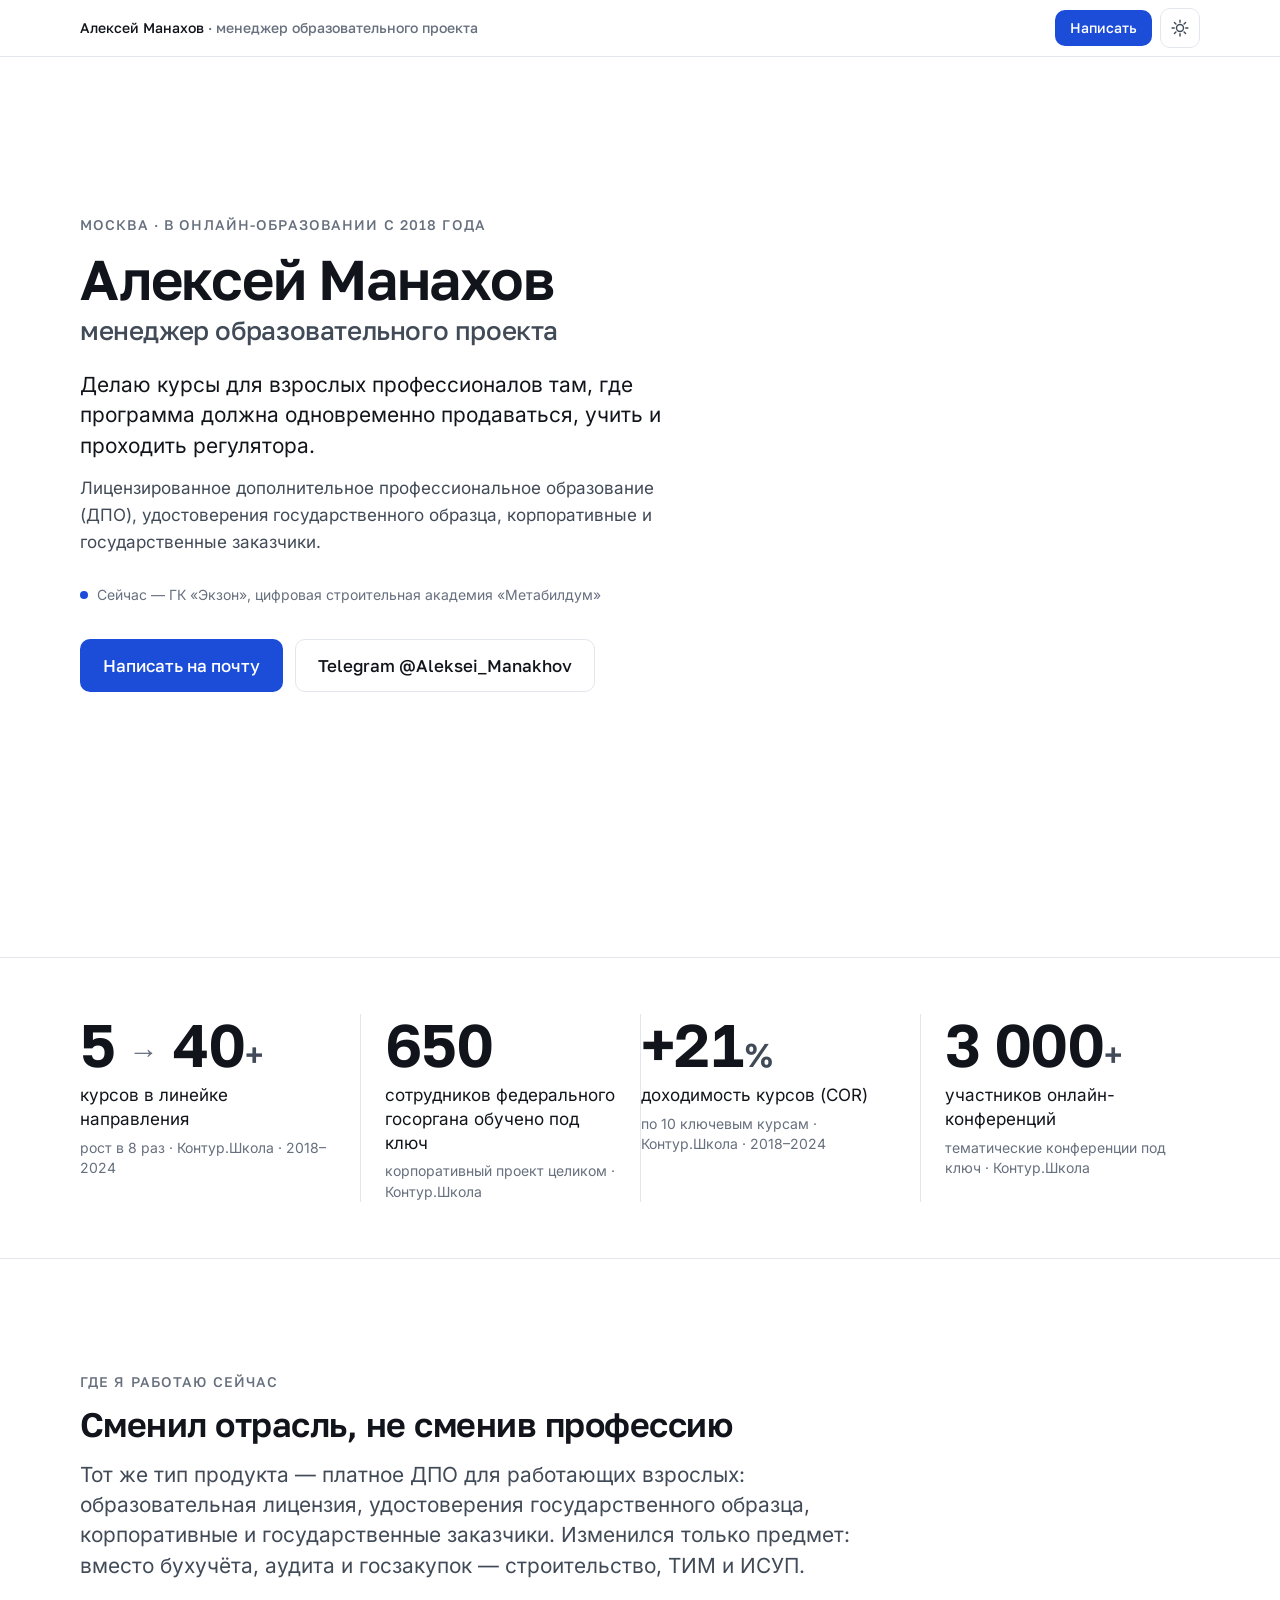
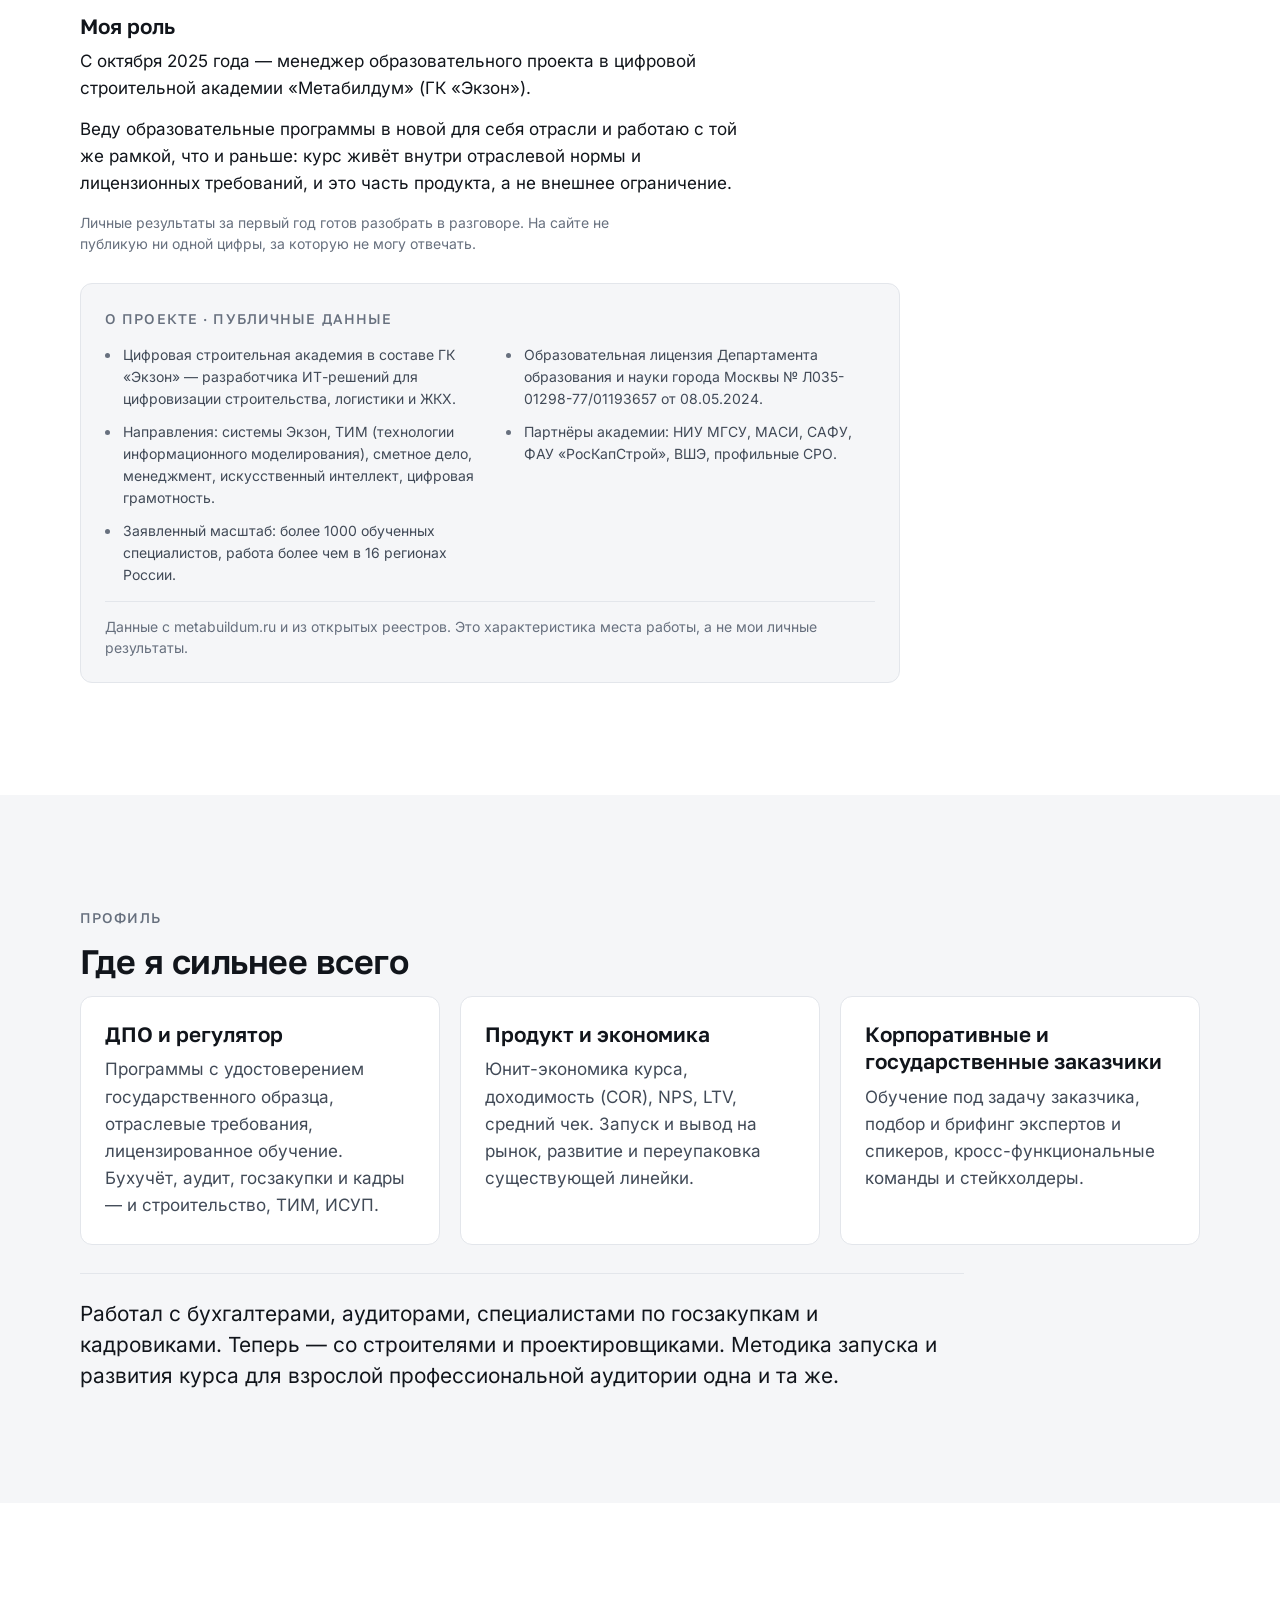
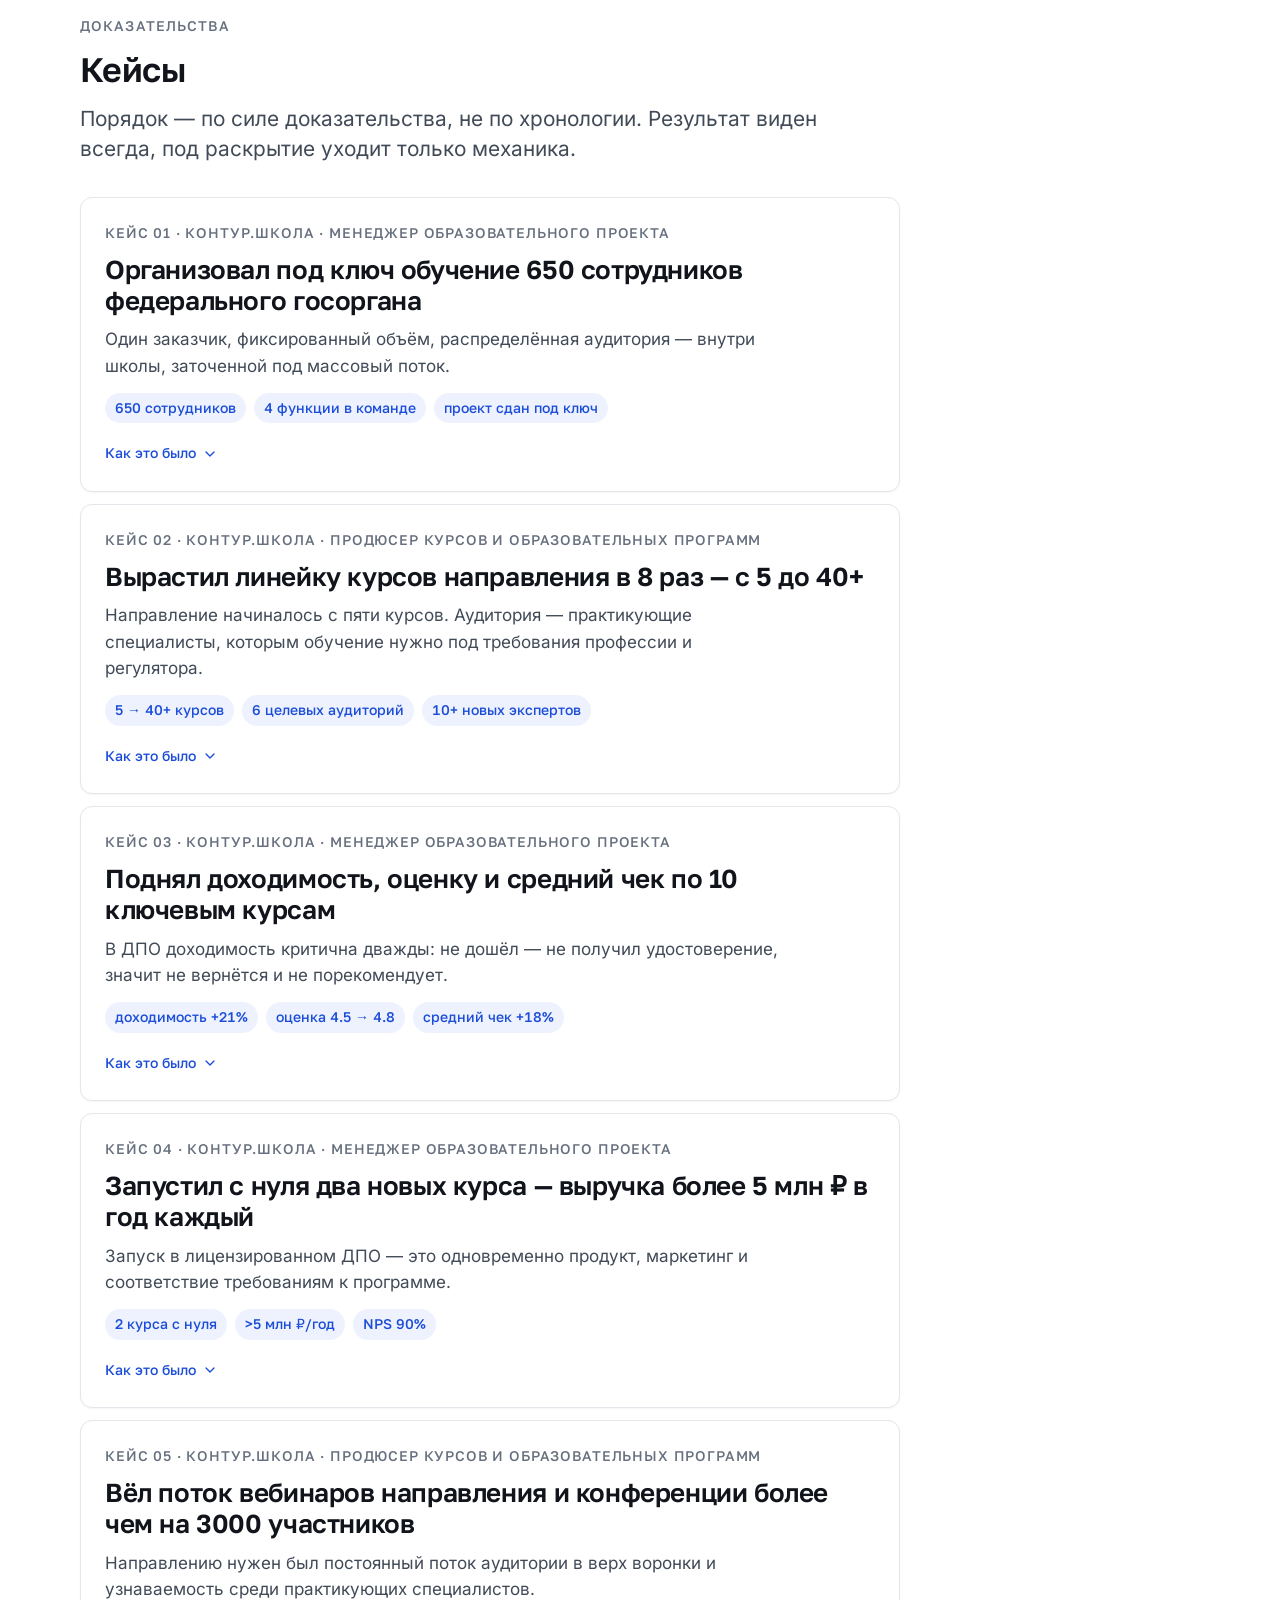
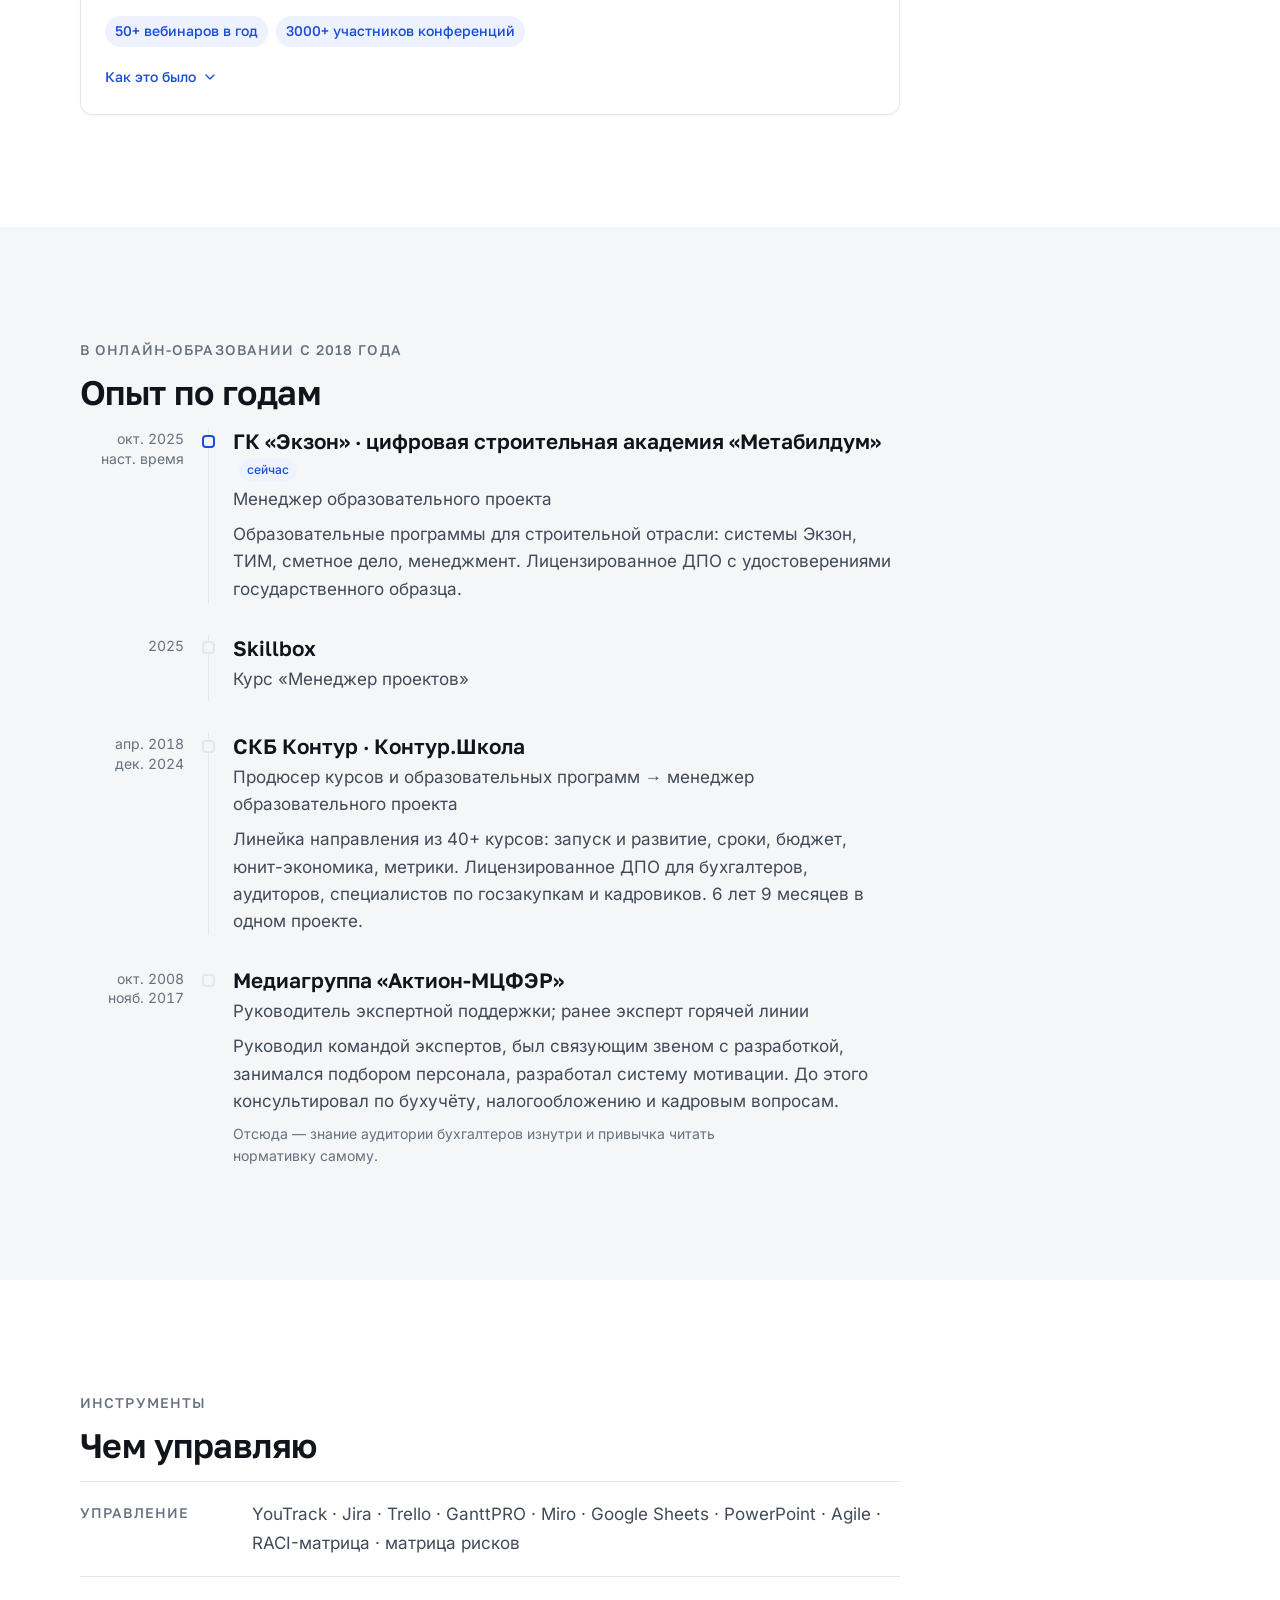
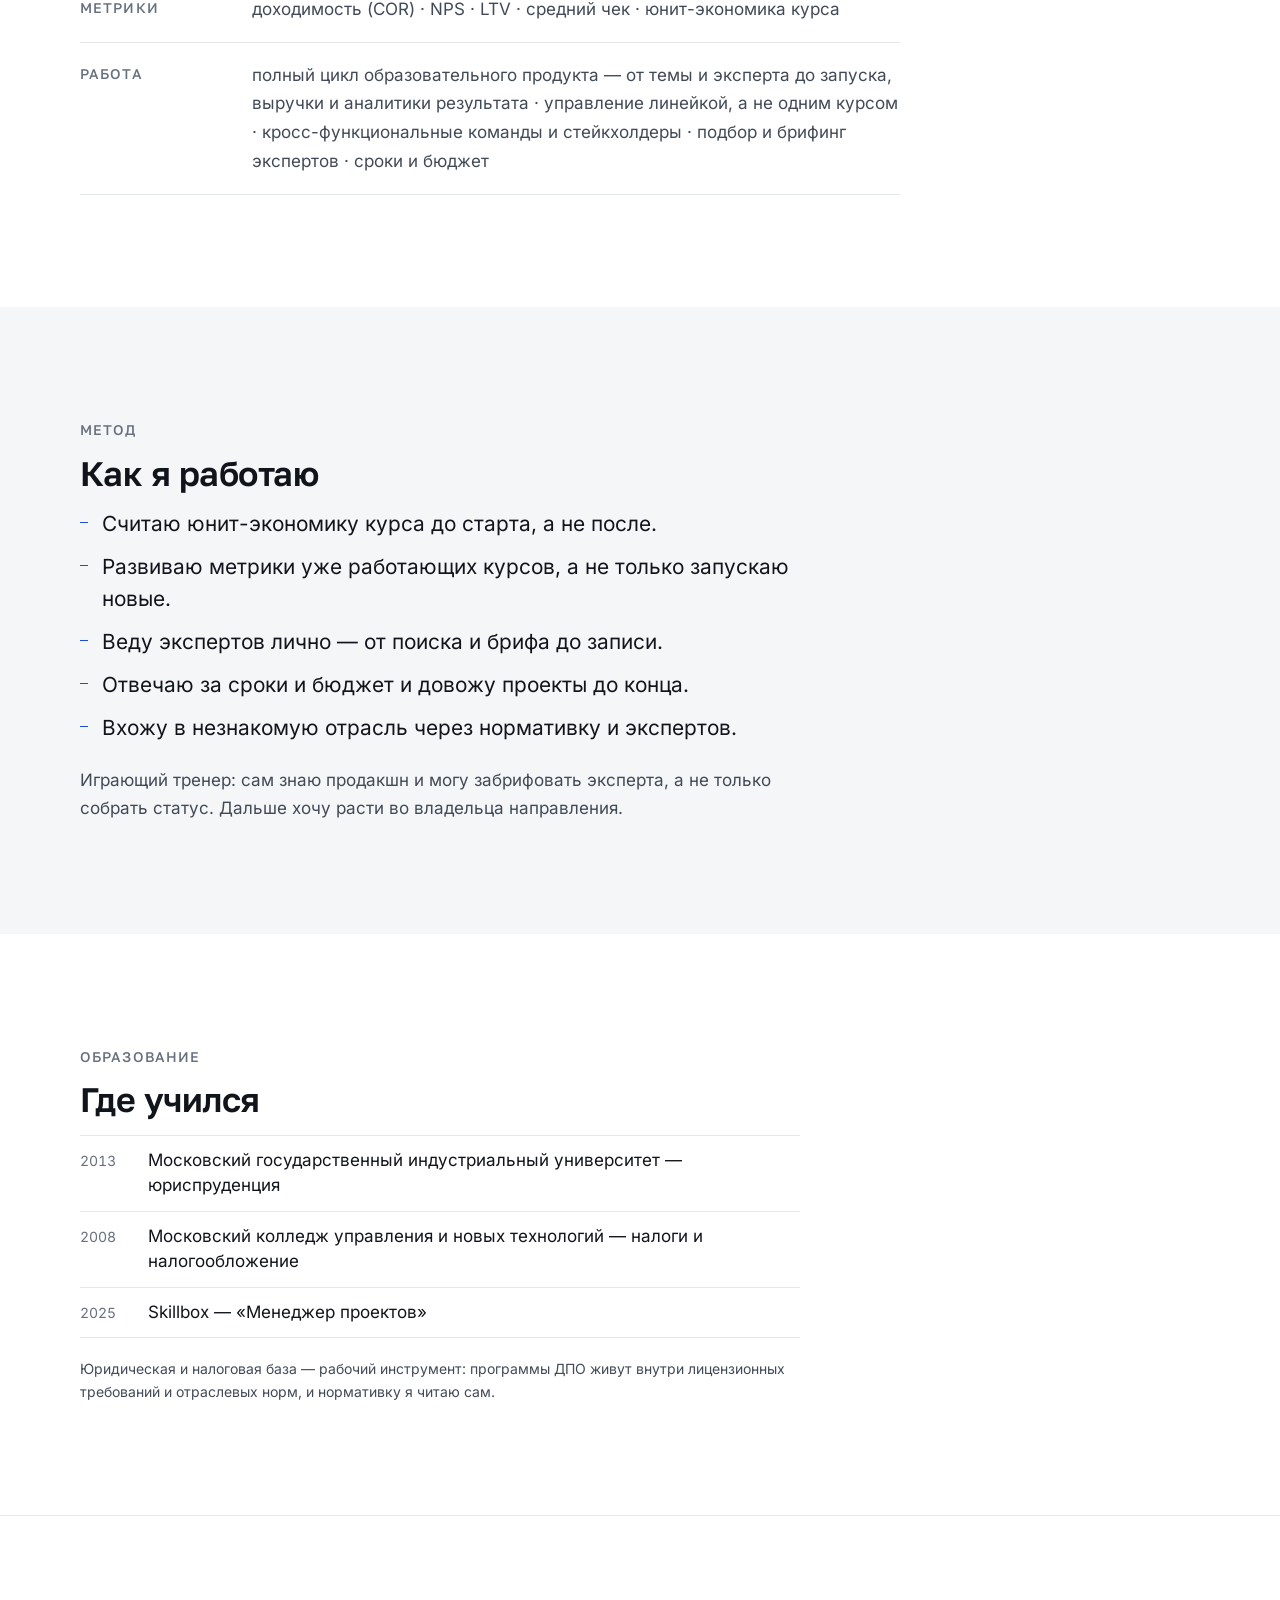
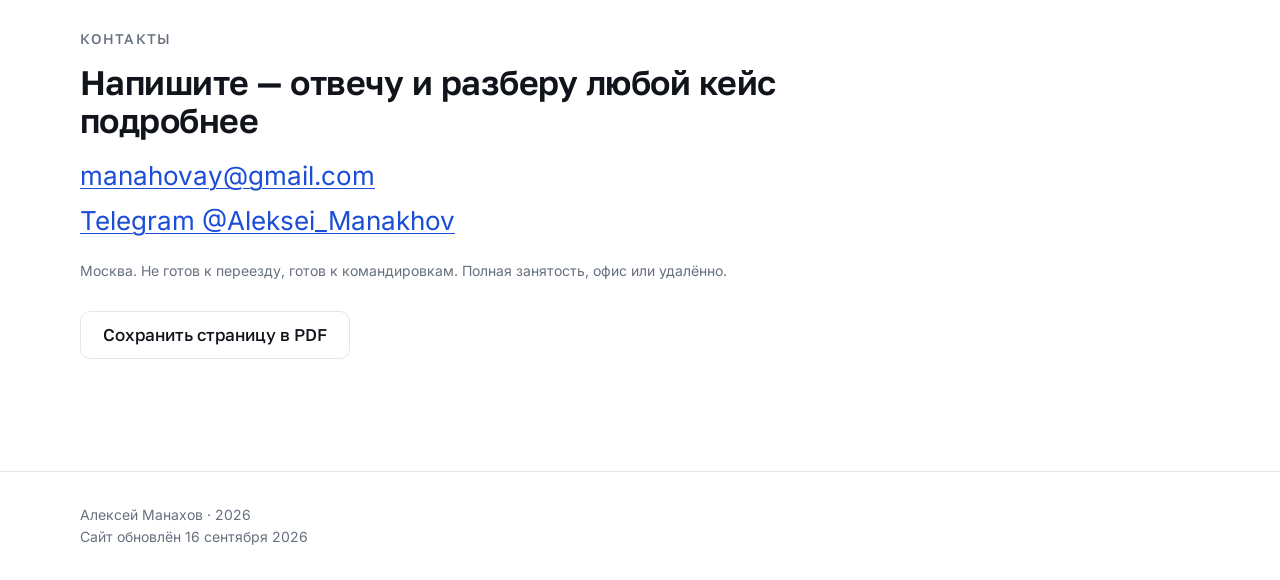
==== index.html @ 10babb5e "Сайт-визитка: менеджер образовательных проектов Одностраничник на чистой статике для GitHub Pages — " ====
<!doctype html>
<html lang="ru">
<head>
<meta charset="utf-8">
<meta name="viewport" content="width=device-width, initial-scale=1, viewport-fit=cover">

<title>Менеджер образовательного проекта — Алексей Манахов, Москва</title>
<meta name="description" content="Делаю лицензированное ДПО для взрослых профессионалов: линейка 40+ курсов, доходимость +21%, обучение 650 сотрудников федерального госоргана под ключ. В онлайн-образовании с 2018 года.">
<meta name="author" content="Алексей Манахов">
<link rel="canonical" href="https://alexym1988.github.io/CV/">

<meta name="theme-color" content="#ffffff" media="(prefers-color-scheme: light)">
<meta name="theme-color" content="#0d1014" media="(prefers-color-scheme: dark)">

<meta property="og:type" content="profile">
<meta property="og:locale" content="ru_RU">
<meta property="og:site_name" content="Алексей Манахов">
<meta property="og:title" content="Алексей Манахов — менеджер образовательного проекта">
<meta property="og:description" content="Делаю курсы для взрослых профессионалов там, где программа должна одновременно продаваться, учить и проходить регулятора. В онлайн-образовании с 2018 года.">
<meta property="og:url" content="https://alexym1988.github.io/CV/">
<meta property="og:image" content="https://alexym1988.github.io/CV/assets/og.png">
<meta property="og:image:width" content="1200">
<meta property="og:image:height" content="630">
<meta name="twitter:card" content="summary_large_image">

<link rel="icon" href="assets/favicon.svg" type="image/svg+xml">
<link rel="apple-touch-icon" href="assets/apple-touch-icon.png">

<link rel="preload" href="fonts/golos-text-cyrillic.woff2" as="font" type="font/woff2" crossorigin>
<link rel="preload" href="fonts/inter-cyrillic.woff2" as="font" type="font/woff2" crossorigin>
<link rel="stylesheet" href="styles.css?v=1">

<script>
  // Ставим тему до первой отрисовки, чтобы не было вспышки светлого фона.
  (function () {
    try {
      var t = localStorage.getItem('theme');
      if (t === 'dark' || t === 'light') document.documentElement.setAttribute('data-theme', t);
    } catch (e) { /* приватный режим или заблокированные куки — работаем на системной теме */ }
  })();
</script>
</head>

<body>
<a class="skip-link" href="#main">Перейти к содержанию</a>

<header class="topbar" id="topbar" hidden>
  <div class="topbar__in wrap">
    <span class="topbar__name">Алексей Манахов <span class="topbar__role">· менеджер образовательного проекта</span></span>
    <span class="topbar__actions">
      <a class="btn btn--sm btn--primary" href="mailto:manahovay@gmail.com?subject=%D0%92%D0%B0%D0%BA%D0%B0%D0%BD%D1%81%D0%B8%D1%8F%3A%20%D0%BC%D0%B5%D0%BD%D0%B5%D0%B4%D0%B6%D0%B5%D1%80%20%D0%BE%D0%B1%D1%80%D0%B0%D0%B7%D0%BE%D0%B2%D0%B0%D1%82%D0%B5%D0%BB%D1%8C%D0%BD%D0%BE%D0%B3%D0%BE%20%D0%BF%D1%80%D0%BE%D0%B5%D0%BA%D1%82%D0%B0">Написать</a>
      <button class="iconbtn" id="theme-toggle" type="button" aria-label="Переключить тему">
        <svg class="icon-sun" viewBox="0 0 24 24" aria-hidden="true" width="20" height="20"><circle cx="12" cy="12" r="4.2"/><path d="M12 2.5v2.6M12 18.9v2.6M2.5 12h2.6M18.9 12h2.6M5.3 5.3l1.8 1.8M16.9 16.9l1.8 1.8M18.7 5.3l-1.8 1.8M7.1 16.9l-1.8 1.8"/></svg>
        <svg class="icon-moon" viewBox="0 0 24 24" aria-hidden="true" width="20" height="20"><path d="M20.5 14.3A8.6 8.6 0 0 1 9.7 3.5a8.6 8.6 0 1 0 10.8 10.8Z"/></svg>
      </button>
    </span>
  </div>
</header>

<main id="main">

  <!-- ===================== ПЕРВЫЙ ЭКРАН ===================== -->
  <section class="hero" aria-labelledby="hero-h">
    <div class="wrap hero__in">
      <p class="label">Москва · в онлайн-образовании с 2018 года</p>

      <h1 id="hero-h" class="hero__h1">
        <span class="hero__name">Алексей Манахов</span>
        <span class="hero__role">менеджер образовательного проекта</span>
      </h1>

      <p class="hero__lead">Делаю курсы для взрослых профессионалов там, где программа должна одновременно продаваться, учить и проходить регулятора.</p>

      <p class="hero__sub">Лицензированное дополнительное профессиональное образование (ДПО), удостоверения государственного образца, корпоративные и государственные заказчики.</p>

      <p class="hero__now"><span class="dot" aria-hidden="true"></span>Сейчас — ГК «Экзон», цифровая строительная академия «Метабилдум»</p>

      <div class="hero__cta">
        <a class="btn btn--primary" href="mailto:manahovay@gmail.com?subject=%D0%92%D0%B0%D0%BA%D0%B0%D0%BD%D1%81%D0%B8%D1%8F%3A%20%D0%BC%D0%B5%D0%BD%D0%B5%D0%B4%D0%B6%D0%B5%D1%80%20%D0%BE%D0%B1%D1%80%D0%B0%D0%B7%D0%BE%D0%B2%D0%B0%D1%82%D0%B5%D0%BB%D1%8C%D0%BD%D0%BE%D0%B3%D0%BE%20%D0%BF%D1%80%D0%BE%D0%B5%D0%BA%D1%82%D0%B0">Написать на почту</a>
        <a class="btn btn--ghost" href="https://t.me/Aleksei_Manakhov" rel="noopener">Telegram @Aleksei_Manakhov</a>
      </div>
    </div>
  </section>

  <span id="hero-end" aria-hidden="true"></span>

  <!-- ===================== ОПОРНЫЕ ЦИФРЫ ===================== -->
  <section class="metrics" aria-labelledby="metrics-h">
    <div class="wrap">
      <h2 class="sr-only" id="metrics-h">Опорные цифры</h2>
      <ul class="metrics__grid">
        <li class="metric">
          <p class="metric__val">5 <span class="metric__arrow">→</span> 40<span class="metric__unit">+</span></p>
          <p class="metric__label">курсов в линейке направления</p>
          <p class="metric__note">рост в 8 раз · Контур.Школа · 2018–2024</p>
        </li>
        <li class="metric">
          <p class="metric__val">650</p>
          <p class="metric__label">сотрудников федерального госоргана обучено под ключ</p>
          <p class="metric__note">корпоративный проект целиком · Контур.Школа</p>
        </li>
        <li class="metric">
          <p class="metric__val">+21<span class="metric__unit">%</span></p>
          <p class="metric__label">доходимость курсов (COR)</p>
          <p class="metric__note">по 10 ключевым курсам · Контур.Школа · 2018–2024</p>
        </li>
        <li class="metric">
          <p class="metric__val">3 000<span class="metric__unit">+</span></p>
          <p class="metric__label">участников онлайн-конференций</p>
          <p class="metric__note">тематические конференции под ключ · Контур.Школа</p>
        </li>
      </ul>
    </div>
  </section>

  <!-- ===================== СЕЙЧАС ===================== -->
  <section class="section" id="now" aria-labelledby="now-h">
    <div class="wrap">
      <p class="label">Где я работаю сейчас</p>
      <h2 class="h2" id="now-h">Сменил отрасль, не сменив профессию</h2>
      <p class="lead">Тот же тип продукта — платное ДПО для работающих взрослых: образовательная лицензия, удостоверения государственного образца, корпоративные и государственные заказчики. Изменился только предмет: вместо бухучёта, аудита и госзакупок — строительство, ТИМ и ИСУП.</p>

      <div class="now__cols">
        <div class="now__mine">
          <h3 class="h3">Моя роль</h3>
          <p>С октября 2025 года — менеджер образовательного проекта в цифровой строительной академии «Метабилдум» (ГК «Экзон»).</p>
          <p>Веду образовательные программы в новой для себя отрасли и работаю с той же рамкой, что и раньше: курс живёт внутри отраслевой нормы и лицензионных требований, и это часть продукта, а не внешнее ограничение.</p>
          <p class="note">Личные результаты за первый год готов разобрать в разговоре. На сайте не публикую ни одной цифры, за которую не могу отвечать.</p>
        </div>

        <aside class="card card--muted now__project" aria-labelledby="proj-h">
          <p class="label" id="proj-h">О проекте · публичные данные</p>
          <ul class="ticks">
            <li>Цифровая строительная академия в составе ГК «Экзон» — разработчика ИТ-решений для цифровизации строительства, логистики и ЖКХ.</li>
            <li>Образовательная лицензия Департамента образования и науки города Москвы № Л035-01298-77/01193657 от 08.05.2024.</li>
            <li>Направления: системы Экзон, ТИМ (технологии информационного моделирования), сметное дело, менеджмент, искусственный интеллект, цифровая грамотность.</li>
            <li>Партнёры академии: НИУ МГСУ, МАСИ, САФУ, ФАУ «РосКапСтрой», ВШЭ, профильные СРО.</li>
            <li>Заявленный масштаб: более 1000 обученных специалистов, работа более чем в 16 регионах России.</li>
          </ul>
          <p class="src">Данные с metabuildum.ru и из открытых реестров. Это характеристика места работы, а не мои личные результаты.</p>
        </aside>
      </div>
    </div>
  </section>

  <!-- ===================== НИША ===================== -->
  <section class="section section--alt" id="niche" aria-labelledby="niche-h">
    <div class="wrap">
      <p class="label">Профиль</p>
      <h2 class="h2" id="niche-h">Где я сильнее всего</h2>

      <div class="cards3">
        <article class="card">
          <h3 class="h3">ДПО и регулятор</h3>
          <p>Программы с удостоверением государственного образца, отраслевые требования, лицензированное обучение. Бухучёт, аудит, госзакупки и кадры — и строительство, ТИМ, ИСУП.</p>
        </article>
        <article class="card">
          <h3 class="h3">Продукт и экономика</h3>
          <p>Юнит-экономика курса, доходимость (COR), NPS, LTV, средний чек. Запуск и вывод на рынок, развитие и переупаковка существующей линейки.</p>
        </article>
        <article class="card">
          <h3 class="h3">Корпоративные и государственные заказчики</h3>
          <p>Обучение под задачу заказчика, подбор и брифинг экспертов и спикеров, кросс-функциональные команды и стейкхолдеры.</p>
        </article>
      </div>

      <p class="niche__bridge">Работал с бухгалтерами, аудиторами, специалистами по госзакупкам и кадровиками. Теперь — со строителями и проектировщиками. Методика запуска и развития курса для взрослой профессиональной аудитории одна и та же.</p>
    </div>
  </section>

  <!-- ===================== КЕЙСЫ ===================== -->
  <section class="section" id="cases" aria-labelledby="cases-h">
    <div class="wrap">
      <p class="label">Доказательства</p>
      <h2 class="h2" id="cases-h">Кейсы</h2>
      <p class="lead">Порядок — по силе доказательства, не по хронологии. Результат виден всегда, под раскрытие уходит только механика.</p>

      <div class="cases">

        <details class="case" id="case-gov-650">
          <summary>
            <p class="case__label">Кейс 01 · Контур.Школа · менеджер образовательного проекта</p>
            <h3 class="case__h">Организовал под ключ обучение 650 сотрудников федерального госоргана</h3>
            <p class="case__ctx">Один заказчик, фиксированный объём, распределённая аудитория — внутри школы, заточенной под массовый поток.</p>
            <p class="case__nums"><span>650 сотрудников</span><span>4 функции в команде</span><span>проект сдан под ключ</span></p>
            <span class="case__more">Как это было<svg class="chev" viewBox="0 0 24 24" aria-hidden="true" width="16" height="16"><path d="m6 9 6 6 6-6"/></svg></span>
          </summary>
          <div class="case__body">
            <h4 class="case__sub">Контекст</h4>
            <p>Контур.Школа — лицензированное ДПО для бухгалтеров, аудиторов, специалистов по госзакупкам и кадровиков. Федеральный госорган заказал обучение своих сотрудников: фиксированный объём, распределённая по стране аудитория, требования к результату обучения.</p>

            <h4 class="case__sub">Задача</h4>
            <p>Провести обучение 650 сотрудников под ключ — от программы и спикеров до проведения и экспертного сопровождения — силами кросс-функциональной команды.</p>

            <h4 class="case__sub">Что делал</h4>
            <ul class="bullets">
              <li>Собрал под проект кросс-функциональную команду и управлял ею: спикеры, маркетинг, продакшн, разработка.</li>
              <li>Подобрал и забрифовал спикеров, вёл их на всех этапах работы.</li>
              <li>Спланировал и организовал запись уроков и проведение вебинаров для распределённой аудитории.</li>
              <li>Организовал экспертное сопровождение слушателей на всём протяжении обучения.</li>
              <li>Вёл проект в таск-трекере: бэклог, распределение задач, контроль дедлайнов и рисков.</li>
            </ul>

            <p class="case__nda">Название заказчика не раскрываю по договорённости.</p>

            <p class="case__proves"><strong>Вывод.</strong> Веду корпоративный образовательный проект целиком: один заказчик, фиксированный объём, четыре функции в матричном подчинении. Это основной режим работы корпоративного университета и отраслевой академии.</p>

            <p class="case__tools">YouTrack · Jira · Trello · GanttPRO · Miro · RACI-матрица · матрица рисков</p>
          </div>
        </details>

        <details class="case" id="case-portfolio-x8">
          <summary>
            <p class="case__label">Кейс 02 · Контур.Школа · продюсер курсов и образовательных программ</p>
            <h3 class="case__h">Вырастил линейку курсов направления в 8 раз — с 5 до 40+</h3>
            <p class="case__ctx">Направление начиналось с пяти курсов. Аудитория — практикующие специалисты, которым обучение нужно под требования профессии и регулятора.</p>
            <p class="case__nums"><span>5 → 40+ курсов</span><span>6 целевых аудиторий</span><span>10+ новых экспертов</span></p>
            <span class="case__more">Как это было<svg class="chev" viewBox="0 0 24 24" aria-hidden="true" width="16" height="16"><path d="m6 9 6 6 6-6"/></svg></span>
          </summary>
          <div class="case__body">
            <h4 class="case__sub">Задача</h4>
            <p>Превратить набор разрозненных курсов в продуктовую линейку, закрывающую задачи нескольких сегментов аудитории.</p>

            <h4 class="case__sub">Что делал</h4>
            <ul class="bullets">
              <li>Разобрал аудиторию направления на сегменты и собрал под них отдельные линейки курсов.</li>
              <li>Анализировал конкурентов и целевую аудиторию, искал тренды и топ-темы под спрос.</li>
              <li>Привлёк и забрифовал более 10 новых экспертов под новые курсы и вебинары.</li>
              <li>Вёл производство курсов: запись и геймификация видео, лонгриды, методички, тесты, чек-листы, домашние задания, тренажёры, памятки.</li>
              <li>Упаковывал лендинги, планировал рассылки и SEO-оптимизацию страниц, вёл продвижение курсов.</li>
              <li>Обучал отдел продаж по новым продуктам и трендам обучения и писал ему скрипты.</li>
            </ul>

            <h4 class="case__sub">Результат</h4>
            <ul class="bullets">
              <li>Линейка направления выросла в 8 раз: с 5 до 40+ курсов.</li>
              <li>Собраны линейки курсов под 6 разных целевых аудиторий.</li>
              <li>Привлечено более 10 новых экспертов — это принесло проекту дополнительную выручку.</li>
              <li>Отдельные запуски выходили на выручку более 7 млн ₽ в год при наборах более 300 человек в группе.</li>
            </ul>

            <p class="case__proves"><strong>Вывод.</strong> Мыслю портфелем, а не отдельным курсом: из одной аудитории собираю несколько продуктовых линий и закрываю весь цикл — от анализа аудитории до обучения продавцов.</p>

            <p class="case__tools">Google Sheets · Miro · Trello · YouTrack</p>
          </div>
        </details>

        <details class="case" id="case-metrics-10">
          <summary>
            <p class="case__label">Кейс 03 · Контур.Школа · менеджер образовательного проекта</p>
            <h3 class="case__h">Поднял доходимость, оценку и средний чек по 10 ключевым курсам</h3>
            <p class="case__ctx">В ДПО доходимость критична дважды: не дошёл — не получил удостоверение, значит не вернётся и не порекомендует.</p>
            <p class="case__nums"><span>доходимость +21%</span><span>оценка 4.5 → 4.8</span><span>средний чек +18%</span></p>
            <span class="case__more">Как это было<svg class="chev" viewBox="0 0 24 24" aria-hidden="true" width="16" height="16"><path d="m6 9 6 6 6-6"/></svg></span>
          </summary>
          <div class="case__body">
            <h4 class="case__sub">Задача</h4>
            <p>Поднять доходимость и удовлетворённость на уже работающих курсах и увеличить доход с курса, не ломая набор.</p>

            <h4 class="case__sub">Что делал</h4>
            <ul class="bullets">
              <li>Снимал и анализировал метрики курсов — доходимость (COR), NPS, среднюю оценку — и искал точки отвала.</li>
              <li>Развивал и переупаковывал существующие курсы: состав программы, объём модулей, наполнение.</li>
              <li>Усиливал практическую часть: тесты, домашние задания, тренажёры, чек-листы, памятки.</li>
              <li>Просчитывал и анализировал юнит-экономику каждого курса, контролировал сроки и бюджет.</li>
              <li>Согласовывал изменения с экспертами, продакшном, кураторами, маркетингом и продажами.</li>
            </ul>

            <h4 class="case__sub">Результат</h4>
            <ul class="bullets">
              <li>Доходимость (COR) по 10 ключевым курсам выросла на 21%.</li>
              <li>Средняя оценка обучения по этим же курсам выросла с 4.5 до 4.8 из 5.</li>
              <li>Средний чек по 10 ключевым курсам вырос на 18%.</li>
            </ul>

            <p class="case__proves"><strong>Вывод.</strong> Вытягиваю метрики уже существующего продукта, а не только запускаю новое. Доходимость и оценку не объяснить ростом рынка — их двигает продукт, а не спрос.</p>

            <p class="case__tools">Google Sheets · юнит-экономика курса · COR · NPS · LTV · средний чек</p>
          </div>
        </details>

        <details class="case" id="case-two-launches">
          <summary>
            <p class="case__label">Кейс 04 · Контур.Школа · менеджер образовательного проекта</p>
            <h3 class="case__h">Запустил с нуля два новых курса — выручка более 5 млн ₽ в год каждый</h3>
            <p class="case__ctx">Запуск в лицензированном ДПО — это одновременно продукт, маркетинг и соответствие требованиям к программе.</p>
            <p class="case__nums"><span>2 курса с нуля</span><span>&gt;5 млн ₽/год</span><span>NPS 90%</span></p>
            <span class="case__more">Как это было<svg class="chev" viewBox="0 0 24 24" aria-hidden="true" width="16" height="16"><path d="m6 9 6 6 6-6"/></svg></span>
          </summary>
          <div class="case__body">
            <h4 class="case__sub">Задача</h4>
            <p>Вывести два новых курса с нуля до устойчивых продаж внутри направления из 40+ курсов.</p>

            <h4 class="case__sub">Что делал</h4>
            <ul class="bullets">
              <li>Искал тренды и топ-темы, актуальные для целевой аудитории, и отобрал темы под запуск.</li>
              <li>Просчитал юнит-экономику курсов до старта и вёл их сроки и бюджет.</li>
              <li>Подобрал и забрифовал экспертов, собрал вместе с ними программу.</li>
              <li>Провёл производство целиком: видео, лонгриды, методички, тесты, тренажёры.</li>
              <li>Вывел курсы на рынок вместе с маркетингом, разработкой и дизайном.</li>
              <li>Снял метрики первых потоков и доработал курсы по обратной связи.</li>
            </ul>

            <h4 class="case__sub">Результат</h4>
            <ul class="bullets">
              <li>Оба курса вышли на выручку более 5 млн ₽ в год.</li>
              <li>NPS по запущенным курсам — 90%.</li>
            </ul>

            <p class="case__proves"><strong>Вывод.</strong> Довожу продукт от темы до денег и делаю это повторяемо: разные продукты, сопоставимый результат — и деньги не получены ценой качества.</p>

            <p class="case__tools">юнит-экономика курса · NPS · Google Sheets</p>
          </div>
        </details>

        <details class="case" id="case-webinars">
          <summary>
            <p class="case__label">Кейс 05 · Контур.Школа · продюсер курсов и образовательных программ</p>
            <h3 class="case__h">Вёл поток вебинаров направления и конференции более чем на 3000 участников</h3>
            <p class="case__ctx">Направлению нужен был постоянный поток аудитории в верх воронки и узнаваемость среди практикующих специалистов.</p>
            <p class="case__nums"><span>50+ вебинаров в год</span><span>3000+ участников конференций</span></p>
            <span class="case__more">Как это было<svg class="chev" viewBox="0 0 24 24" aria-hidden="true" width="16" height="16"><path d="m6 9 6 6 6-6"/></svg></span>
          </summary>
          <div class="case__body">
            <h4 class="case__sub">Что делал</h4>
            <ul class="bullets">
              <li>Отвечал за линейку вебинаров направления, более 50 в год: поиск тем, анонсы, работа со спикером, запись, постпродакшн, публикация.</li>
              <li>Организовал под ключ тематические онлайн-конференции.</li>
            </ul>

            <p class="case__proves"><strong>Вывод.</strong> Собираю событие на большую аудиторию и держу регулярный поток силами экспертной сети — рабочий навык для академии, работающей с вузами, СРО и отраслевыми партнёрами.</p>

            <p class="case__tools">Miro · Trello · Google Sheets</p>
          </div>
        </details>

      </div>
    </div>
  </section>

  <!-- ===================== ОПЫТ ===================== -->
  <section class="section section--alt" id="timeline" aria-labelledby="tl-h">
    <div class="wrap">
      <p class="label">В онлайн-образовании с 2018 года</p>
      <h2 class="h2" id="tl-h">Опыт по годам</h2>

      <ol class="tl">
        <li class="tl__item tl__item--now">
          <p class="tl__date">окт. 2025<br><span>наст. время</span></p>
          <div class="tl__body">
            <p class="tl__org">ГК «Экзон» · цифровая строительная академия «Метабилдум» <span class="badge">сейчас</span></p>
            <p class="tl__role">Менеджер образовательного проекта</p>
            <p class="tl__txt">Образовательные программы для строительной отрасли: системы Экзон, ТИМ, сметное дело, менеджмент. Лицензированное ДПО с удостоверениями государственного образца.</p>
          </div>
        </li>

        <li class="tl__item">
          <p class="tl__date">2025</p>
          <div class="tl__body">
            <p class="tl__org">Skillbox</p>
            <p class="tl__role">Курс «Менеджер проектов»</p>
          </div>
        </li>

        <li class="tl__item">
          <p class="tl__date">апр. 2018<br><span>дек. 2024</span></p>
          <div class="tl__body">
            <p class="tl__org">СКБ Контур · Контур.Школа</p>
            <p class="tl__role">Продюсер курсов и образовательных программ → менеджер образовательного проекта</p>
            <p class="tl__txt">Линейка направления из 40+ курсов: запуск и развитие, сроки, бюджет, юнит-экономика, метрики. Лицензированное ДПО для бухгалтеров, аудиторов, специалистов по госзакупкам и кадровиков. 6 лет 9 месяцев в одном проекте.</p>
          </div>
        </li>

        <li class="tl__item">
          <p class="tl__date">окт. 2008<br><span>нояб. 2017</span></p>
          <div class="tl__body">
            <p class="tl__org">Медиагруппа «Актион-МЦФЭР»</p>
            <p class="tl__role">Руководитель экспертной поддержки; ранее эксперт горячей линии</p>
            <p class="tl__txt">Руководил командой экспертов, был связующим звеном с разработкой, занимался подбором персонала, разработал систему мотивации. До этого консультировал по бухучёту, налогообложению и кадровым вопросам.</p>
            <p class="tl__link">Отсюда — знание аудитории бухгалтеров изнутри и привычка читать нормативку самому.</p>
          </div>
        </li>
      </ol>
    </div>
  </section>

  <!-- ===================== ИНСТРУМЕНТЫ ===================== -->
  <section class="section" id="toolkit" aria-labelledby="tk-h">
    <div class="wrap">
      <p class="label">Инструменты</p>
      <h2 class="h2" id="tk-h">Чем управляю</h2>

      <dl class="tk">
        <div class="tk__row">
          <dt>Управление</dt>
          <dd>YouTrack · Jira · Trello · GanttPRO · Miro · Google Sheets · PowerPoint · Agile · RACI-матрица · матрица рисков</dd>
        </div>
        <div class="tk__row">
          <dt>Метрики</dt>
          <dd>доходимость (COR) · NPS · LTV · средний чек · юнит-экономика курса</dd>
        </div>
        <div class="tk__row">
          <dt>Работа</dt>
          <dd>полный цикл образовательного продукта — от темы и эксперта до запуска, выручки и аналитики результата · управление линейкой, а не одним курсом · кросс-функциональные команды и стейкхолдеры · подбор и брифинг экспертов · сроки и бюджет</dd>
        </div>
      </dl>
    </div>
  </section>

  <!-- ===================== КАК Я РАБОТАЮ ===================== -->
  <section class="section section--alt" id="method" aria-labelledby="m-h">
    <div class="wrap wrap--prose">
      <p class="label">Метод</p>
      <h2 class="h2" id="m-h">Как я работаю</h2>
      <ul class="method">
        <li>Считаю юнит-экономику курса до старта, а не после.</li>
        <li>Развиваю метрики уже работающих курсов, а не только запускаю новые.</li>
        <li>Веду экспертов лично — от поиска и брифа до записи.</li>
        <li>Отвечаю за сроки и бюджет и довожу проекты до конца.</li>
        <li>Вхожу в незнакомую отрасль через нормативку и экспертов.</li>
      </ul>
      <p class="method__note">Играющий тренер: сам знаю продакшн и могу забрифовать эксперта, а не только собрать статус. Дальше хочу расти во владельца направления.</p>
    </div>
  </section>

  <!-- ===================== ОБРАЗОВАНИЕ ===================== -->
  <section class="section" id="education" aria-labelledby="ed-h">
    <div class="wrap wrap--prose">
      <p class="label">Образование</p>
      <h2 class="h2" id="ed-h">Где учился</h2>
      <ul class="edu">
        <li><span class="edu__y">2013</span> <span>Московский государственный индустриальный университет — юриспруденция</span></li>
        <li><span class="edu__y">2008</span> <span>Московский колледж управления и новых технологий — налоги и налогообложение</span></li>
        <li><span class="edu__y">2025</span> <span>Skillbox — «Менеджер проектов»</span></li>
      </ul>
      <p class="edu__note">Юридическая и налоговая база — рабочий инструмент: программы ДПО живут внутри лицензионных требований и отраслевых норм, и нормативку я читаю сам.</p>
    </div>
  </section>

  <!-- ===================== КОНТАКТЫ ===================== -->
  <section class="section section--contacts" id="contacts" aria-labelledby="c-h">
    <div class="wrap wrap--prose">
      <p class="label">Контакты</p>
      <h2 class="h2" id="c-h">Напишите — отвечу и разберу любой кейс подробнее</h2>

      <p class="contact"><a href="mailto:manahovay@gmail.com?subject=%D0%92%D0%B0%D0%BA%D0%B0%D0%BD%D1%81%D0%B8%D1%8F%3A%20%D0%BC%D0%B5%D0%BD%D0%B5%D0%B4%D0%B6%D0%B5%D1%80%20%D0%BE%D0%B1%D1%80%D0%B0%D0%B7%D0%BE%D0%B2%D0%B0%D1%82%D0%B5%D0%BB%D1%8C%D0%BD%D0%BE%D0%B3%D0%BE%20%D0%BF%D1%80%D0%BE%D0%B5%D0%BA%D1%82%D0%B0">manahovay@gmail.com</a></p>
      <p class="contact"><a href="https://t.me/Aleksei_Manakhov" rel="noopener">Telegram @Aleksei_Manakhov</a></p>

      <p class="terms">Москва. Не готов к переезду, готов к командировкам. Полная занятость, офис или удалённо.</p>

      <p class="print-cta"><button class="btn btn--ghost" type="button" id="print-btn">Сохранить страницу в PDF</button></p>
    </div>
  </section>

</main>

<footer class="footer">
  <div class="wrap wrap--prose">
    <p>Алексей Манахов · 2026</p>
    <p class="footer__upd">Сайт обновлён 16 сентября 2026</p>
    <p class="footer__print">manahovay@gmail.com · Telegram @Aleksei_Manakhov · alexym1988.github.io/CV</p>
  </div>
</footer>

<script type="application/ld+json">
{
  "@context": "https://schema.org",
  "@type": "ProfilePage",
  "url": "https://alexym1988.github.io/CV/",
  "inLanguage": "ru-RU",
  "dateModified": "2026-09-16",
  "mainEntity": {
    "@type": "Person",
    "name": "Алексей Манахов",
    "givenName": "Алексей",
    "familyName": "Манахов",
    "jobTitle": "Менеджер образовательного проекта",
    "email": "mailto:manahovay@gmail.com",
    "url": "https://alexym1988.github.io/CV/",
    "address": { "@type": "PostalAddress", "addressLocality": "Москва", "addressCountry": "RU" },
    "worksFor": { "@type": "Organization", "name": "ГК «Экзон», цифровая строительная академия «Метабилдум»" },
    "alumniOf": [
      { "@type": "CollegeOrUniversity", "name": "Московский государственный индустриальный университет" },
      { "@type": "EducationalOrganization", "name": "Московский колледж управления и новых технологий" }
    ],
    "knowsAbout": [
      "дополнительное профессиональное образование",
      "EdTech",
      "управление образовательными проектами",
      "запуск онлайн-курсов",
      "юнит-экономика образовательного продукта",
      "корпоративное обучение"
    ],
    "sameAs": ["https://t.me/Aleksei_Manakhov"]
  }
}
</script>

<script src="script.js?v=1" defer></script>
</body>
</html>
---- styles.css ----
/* =========================================================
   Алексей Манахов — сайт-визитка
   Документ, а не лендинг: один акцент, много воздуха, ноль декора.
   ========================================================= */

/* ---------- Шрифты (самохост, cyrillic + latin) ---------- */
@font-face {
  font-family: 'Golos Text';
  font-style: normal;
  font-weight: 400 700;
  font-display: swap;
  src: url('fonts/golos-text-cyrillic.woff2') format('woff2');
  unicode-range: U+0301, U+0400-045F, U+0490-0491, U+04B0-04B1, U+2116;
}
@font-face {
  font-family: 'Golos Text';
  font-style: normal;
  font-weight: 400 700;
  font-display: swap;
  src: url('fonts/golos-text-latin.woff2') format('woff2');
  unicode-range: U+0000-00FF, U+0131, U+0152-0153, U+02BB-02BC, U+02C6, U+02DA, U+02DC, U+0304, U+0308, U+0329, U+2000-206F, U+20AC, U+2122, U+2191, U+2193, U+2212, U+2215, U+FEFF, U+FFFD;
}
@font-face {
  font-family: 'Inter';
  font-style: normal;
  font-weight: 400 700;
  font-display: swap;
  src: url('fonts/inter-cyrillic.woff2') format('woff2');
  unicode-range: U+0301, U+0400-045F, U+0490-0491, U+04B0-04B1, U+2116;
}
@font-face {
  font-family: 'Inter';
  font-style: normal;
  font-weight: 400 700;
  font-display: swap;
  src: url('fonts/inter-latin.woff2') format('woff2');
  unicode-range: U+0000-00FF, U+0131, U+0152-0153, U+02BB-02BC, U+02C6, U+02DA, U+02DC, U+0304, U+0308, U+0329, U+2000-206F, U+20AC, U+2122, U+2191, U+2193, U+2212, U+2215, U+FEFF, U+FFFD;
}

/* ---------- Токены ---------- */
:root {
  --bg: #ffffff;
  --surface: #f5f6f8;
  --ink: #11151b;
  --ink-2: #414a57;
  --muted: #67707e;
  --line: #e3e6eb;
  --accent: #1b4dd8;
  --accent-ink: #ffffff;
  --accent-soft: #eef2fe;

  --font-h: 'Golos Text', -apple-system, BlinkMacSystemFont, 'Segoe UI', Arial, sans-serif;
  --font-b: 'Inter', -apple-system, BlinkMacSystemFont, 'Segoe UI', Arial, sans-serif;

  --step--1: clamp(0.8125rem, 0.79rem + 0.11vw, 0.875rem);
  --step-0: clamp(1rem, 0.97rem + 0.15vw, 1.0625rem);
  --step-1: clamp(1.125rem, 1.06rem + 0.3vw, 1.3125rem);
  --step-2: clamp(1.3125rem, 1.17rem + 0.65vw, 1.625rem);
  --step-3: clamp(1.5rem, 1.23rem + 1.2vw, 2.125rem);
  --step-5: clamp(2.125rem, 1.4rem + 3.2vw, 3.5rem);
  --metric: clamp(2.25rem, 1.5rem + 3.3vw, 3.75rem);

  --wrap: min(100% - 2rem, 1120px);
  --radius-card: 12px;
  --radius-btn: 10px;
  --shadow-1: 0 1px 2px rgba(0, 0, 0, .04);
  --shadow-2: 0 8px 24px -16px rgba(0, 0, 0, .18);
}

@media (prefers-color-scheme: dark) {
  :root:not([data-theme='light']) {
    --bg: #0d1014;
    --surface: #151a20;
    --ink: #e8ecf2;
    --ink-2: #b6bfcb;
    --muted: #8e98a6;
    --line: #242a32;
    --accent: #8aaaff;
    --accent-ink: #0d1014;
    --accent-soft: #161f33;
    --shadow-1: none;
    --shadow-2: none;
  }
}
:root[data-theme='dark'] {
  --bg: #0d1014;
  --surface: #151a20;
  --ink: #e8ecf2;
  --ink-2: #b6bfcb;
  --muted: #8e98a6;
  --line: #242a32;
  --accent: #8aaaff;
  --accent-ink: #0d1014;
  --accent-soft: #161f33;
  --shadow-1: none;
  --shadow-2: none;
}

/* ---------- База ---------- */
*, *::before, *::after { box-sizing: border-box; }

html { -webkit-text-size-adjust: 100%; scroll-behavior: smooth; }

body {
  margin: 0;
  background-color: var(--bg);
  color: var(--ink);
  font-family: var(--font-b);
  font-size: var(--step-0);
  line-height: 1.6;
  -webkit-font-smoothing: antialiased;
  text-rendering: optimizeLegibility;
  overflow-wrap: break-word;
}

h1, h2, h3, h4 { font-family: var(--font-h); font-weight: 600; margin: 0; }
p { margin: 0; }
ul, ol, dl { margin: 0; padding: 0; list-style: none; }

a { color: var(--accent); text-decoration-thickness: 1px; text-underline-offset: 3px; }
a:hover { color: var(--ink); }

:focus-visible { outline: 2px solid var(--accent); outline-offset: 2px; border-radius: 4px; }

.sr-only {
  position: absolute; width: 1px; height: 1px; padding: 0; margin: -1px;
  overflow: hidden; clip: rect(0 0 0 0); white-space: nowrap; border: 0;
}

.skip-link {
  position: absolute; left: 16px; top: -100px; z-index: 100;
  background: var(--accent); color: var(--accent-ink);
  padding: 10px 16px; border-radius: var(--radius-btn); text-decoration: none;
}
.skip-link:focus { top: 16px; color: var(--accent-ink); }

.wrap { width: var(--wrap); margin-inline: auto; }
/* Узкая колонка для прозы, но левый край общий со всеми остальными секциями. */
.wrap--prose > * { max-width: 720px; }
@media (min-width: 768px) { :root { --wrap: min(100% - 4rem, 1120px); } }

/* ---------- Типографские примитивы ---------- */
.label {
  font-family: var(--font-h);
  font-size: var(--step--1);
  font-weight: 500;
  letter-spacing: .08em;
  text-transform: uppercase;
  color: var(--muted);
  margin-bottom: 12px;
}

.h2 {
  font-size: var(--step-3);
  line-height: 1.14;
  letter-spacing: -.015em;
  margin-bottom: 16px;
}

.h3 {
  font-size: var(--step-1);
  line-height: 1.3;
  margin-bottom: 8px;
}

.lead {
  font-size: var(--step-1);
  line-height: 1.45;
  color: var(--ink-2);
  max-width: 62ch;
  margin-bottom: 32px;
}

.note { color: var(--muted); font-size: var(--step--1); line-height: 1.55; }

.section { padding-block: clamp(56px, 9vw, 112px); }
.section--alt { background: var(--surface); }

/* ---------- Кнопки ---------- */
.btn {
  display: inline-flex; align-items: center; justify-content: center;
  min-height: 48px; padding: 12px 22px;
  font-family: var(--font-h); font-size: var(--step-0); font-weight: 500;
  border-radius: var(--radius-btn); border: 1px solid transparent;
  text-decoration: none; cursor: pointer;
  transition: background-color 120ms ease, color 120ms ease, border-color 120ms ease;
}
.btn--primary { background: var(--accent); color: var(--accent-ink); }
.btn--primary:hover { background: var(--ink); color: var(--bg); }
.btn--ghost { background: transparent; color: var(--ink); border-color: var(--line); }
.btn--ghost:hover { border-color: var(--ink); color: var(--ink); background: var(--surface); }
.btn--sm { min-height: 36px; padding: 6px 14px; font-size: var(--step--1); }

.iconbtn {
  display: inline-flex; align-items: center; justify-content: center;
  width: 40px; height: 40px; padding: 0;
  background: transparent; border: 1px solid var(--line); border-radius: var(--radius-btn);
  color: var(--ink-2); cursor: pointer;
  transition: border-color 120ms ease, color 120ms ease;
}
.iconbtn:hover { border-color: var(--ink); color: var(--ink); }
.iconbtn svg { fill: none; stroke: currentColor; stroke-width: 1.7; stroke-linecap: round; stroke-linejoin: round; }
.icon-moon { display: none; }
:root[data-theme='dark'] .icon-sun { display: none; }
:root[data-theme='dark'] .icon-moon { display: block; }
@media (prefers-color-scheme: dark) {
  :root:not([data-theme='light']) .icon-sun { display: none; }
  :root:not([data-theme='light']) .icon-moon { display: block; }
  :root[data-theme='light'] .icon-sun { display: block; }
  :root[data-theme='light'] .icon-moon { display: none; }
}

/* ---------- Липкая шапка ---------- */
.topbar {
  position: sticky; top: 0; z-index: 50;
  background: color-mix(in srgb, var(--bg) 92%, transparent);
  backdrop-filter: saturate(180%) blur(8px);
  border-bottom: 1px solid var(--line);
  padding-top: env(safe-area-inset-top);
}
.topbar[hidden] { display: none; }
.topbar__in {
  display: flex; align-items: center; justify-content: space-between; gap: 16px;
  min-height: 56px;
}
.topbar__name {
  font-family: var(--font-h); font-weight: 500; font-size: var(--step--1);
  color: var(--ink); white-space: nowrap; overflow: hidden; text-overflow: ellipsis;
}
.topbar__role { color: var(--muted); }
@media (max-width: 599px) { .topbar__role { display: none; } }
.topbar__actions { display: flex; align-items: center; gap: 8px; flex-shrink: 0; }

/* ---------- Первый экран ---------- */
/* 100svh, а не 100vh: на iOS Safari панель браузера иначе дёргает высоту.
   Нижний отступ больше верхнего — контент садится выше центра, и снизу
   выглядывает край полосы цифр, подсказывая, что страница скроллится. */
.hero {
  min-height: 100svh;
  display: flex;
  align-items: center;
  padding-block: clamp(40px, 8vh, 88px) clamp(96px, 20vh, 220px);
}
.hero__in { width: var(--wrap); }

.hero__h1 { margin-bottom: 24px; }
.hero__name {
  display: block;
  font-size: var(--step-5);
  line-height: 1.08;
  letter-spacing: -.022em;
}
.hero__role {
  display: block;
  font-size: var(--step-2);
  font-weight: 500;
  line-height: 1.2;
  letter-spacing: -.015em;
  color: var(--ink-2);
  margin-top: 6px;
}

.hero__lead {
  font-size: var(--step-1);
  line-height: 1.45;
  max-width: 46ch;
  margin-bottom: 14px;
}
.hero__sub { color: var(--ink-2); max-width: 54ch; margin-bottom: 24px; }

.hero__now {
  display: inline-flex; align-items: center; gap: 9px;
  font-size: var(--step--1); color: var(--muted);
  margin-bottom: 32px;
}
.dot {
  width: 8px; height: 8px; border-radius: 999px;
  background: var(--accent); flex-shrink: 0;
}

.hero__cta { display: flex; flex-wrap: wrap; gap: 12px; }
@media (max-width: 599px) { .hero__cta .btn { width: 100%; } }

/* ---------- Полоса цифр ---------- */
.metrics { padding-block: clamp(32px, 5vw, 56px); border-block: 1px solid var(--line); }
.metrics__grid { display: grid; grid-template-columns: repeat(2, 1fr); gap: 28px 0; }
@media (min-width: 768px) { .metrics__grid { grid-template-columns: repeat(4, 1fr); gap: 0; } }

.metric { padding-inline: 20px; }
.metric:nth-child(odd) { padding-left: 0; }
.metric:nth-child(even) { border-inline-start: 1px solid var(--line); }
@media (min-width: 768px) {
  .metric { padding-inline: 24px; border-inline-start: 1px solid var(--line); }
  .metric:first-child { padding-left: 0; border-inline-start: 0; }
}

.metric__val {
  font-family: var(--font-h); font-weight: 600;
  font-size: var(--metric); line-height: 1; letter-spacing: -.02em;
  font-variant-numeric: tabular-nums; font-feature-settings: 'tnum' 1;
  color: var(--ink);
  margin-bottom: 10px;
  white-space: nowrap;
}
.metric__unit { font-size: .55em; font-weight: 500; color: var(--ink-2); }
.metric__arrow { font-size: .5em; font-weight: 500; color: var(--muted); vertical-align: middle; }
.metric__label { font-size: var(--step-0); line-height: 1.4; color: var(--ink); margin-bottom: 6px; }
.metric__note { font-size: var(--step--1); line-height: 1.45; color: var(--muted); }

/* ---------- Секция «Сейчас» ---------- */
/* Одна колонка на всех ширинах: карточка проекта идёт под текстом роли.
   Двухколоночная раскладка оставляла на десктопе большую пустоту слева. */
.now__cols { display: grid; gap: 28px; max-width: 820px; }

.now__mine p { margin-bottom: 14px; max-width: 62ch; }
.now__mine p:last-child { margin-bottom: 0; }

.card {
  background: var(--bg);
  border: 1px solid var(--line);
  border-radius: var(--radius-card);
  padding: 24px;
}
.card--muted { background: var(--surface); }
.section--alt .card { background: var(--bg); }

.now__project .label { margin-bottom: 14px; }

.ticks { display: grid; gap: 10px; }
@media (min-width: 768px) { .ticks { grid-template-columns: repeat(2, 1fr); gap: 12px 32px; } }

.ticks li {
  position: relative;
  padding-left: 18px;
  font-size: var(--step--1);
  line-height: 1.55;
  color: var(--ink-2);
}
.ticks li::before {
  content: ''; position: absolute; left: 0; top: .62em;
  width: 5px; height: 5px; border-radius: 999px; background: var(--muted);
}
.src {
  margin-top: 16px; padding-top: 14px; border-top: 1px solid var(--line);
  font-size: var(--step--1); line-height: 1.5; color: var(--muted);
  overflow-wrap: anywhere;
}

/* ---------- Ниша ---------- */
.cards3 { display: grid; gap: 16px; }
@media (min-width: 768px) { .cards3 { grid-template-columns: repeat(3, 1fr); gap: 20px; } }
.cards3 .card p { color: var(--ink-2); font-size: var(--step-0); }

.niche__bridge {
  margin-top: 28px; padding-top: 24px; border-top: 1px solid var(--line);
  font-size: var(--step-1); line-height: 1.5; color: var(--ink); max-width: 68ch;
}

/* ---------- Кейсы ---------- */
.cases { display: grid; gap: 12px; max-width: 820px; }

.case {
  background: var(--bg);
  border: 1px solid var(--line);
  border-radius: var(--radius-card);
  box-shadow: var(--shadow-1);
}
.section--alt .case { background: var(--bg); }

.case > summary { cursor: pointer; list-style: none; padding: 24px; }
.case > summary::-webkit-details-marker { display: none; }
.case > summary::marker { content: ''; }

.case__label {
  font-family: var(--font-h); font-size: var(--step--1); font-weight: 500;
  letter-spacing: .06em; text-transform: uppercase; color: var(--muted);
  margin-bottom: 10px;
}
.case__h { font-size: var(--step-2); line-height: 1.2; letter-spacing: -.015em; margin-bottom: 10px; }
.case__ctx { color: var(--ink-2); font-size: var(--step-0); line-height: 1.55; margin-bottom: 14px; max-width: 62ch; }

.case__nums { display: flex; flex-wrap: wrap; gap: 8px; margin-bottom: 16px; }
.case__nums span {
  font-family: var(--font-h); font-size: var(--step--1); font-weight: 500;
  font-variant-numeric: tabular-nums;
  background: var(--accent-soft); color: var(--accent);
  padding: 4px 10px; border-radius: 999px;
}

.case__more {
  display: inline-flex; align-items: center; gap: 6px;
  font-family: var(--font-h); font-size: var(--step--1); font-weight: 500;
  color: var(--accent);
}
.case__more .chev {
  fill: none; stroke: currentColor; stroke-width: 2; stroke-linecap: round; stroke-linejoin: round;
  transition: transform 180ms ease;
}
.case[open] .case__more .chev { transform: rotate(180deg); }
.case[open] .case__more { color: var(--muted); }

.case__body { padding: 0 24px 24px; border-top: 1px solid var(--line); margin-top: 4px; padding-top: 20px; }

.case__sub {
  font-size: var(--step--1); font-weight: 600;
  letter-spacing: .06em; text-transform: uppercase; color: var(--muted);
  margin: 20px 0 8px;
}
.case__body > .case__sub:first-child { margin-top: 0; }
.case__body p { color: var(--ink-2); line-height: 1.6; max-width: 62ch; }

.bullets li {
  position: relative; padding-left: 20px; margin-bottom: 8px;
  color: var(--ink-2); line-height: 1.6; max-width: 62ch;
}
.bullets li::before {
  content: ''; position: absolute; left: 2px; top: .68em;
  width: 6px; height: 1px; background: var(--muted);
}

.case__nda { margin-top: 16px; font-size: var(--step--1); color: var(--muted); }

.case__proves {
  margin-top: 20px; padding: 16px 18px;
  background: var(--accent-soft); border-radius: var(--radius-btn);
  color: var(--ink) !important; line-height: 1.55;
}
.case__proves strong { font-family: var(--font-h); font-weight: 600; }

.case__tools {
  margin-top: 16px; font-size: var(--step--1); color: var(--muted) !important;
  line-height: 1.5;
}

/* ---------- Таймлайн ---------- */
.tl { max-width: 820px; }
.tl__item { position: relative; padding-bottom: 32px; }
.tl__item:last-child { padding-bottom: 0; }

.tl__date {
  font-size: var(--step--1); line-height: 1.4; color: var(--muted);
  font-variant-numeric: tabular-nums;
  margin-bottom: 8px;
}
.tl__date span { color: var(--muted); }

.tl__body { padding-left: 20px; border-left: 1px solid var(--line); position: relative; }
.tl__item:last-child .tl__body { border-left-color: transparent; }
.tl__body::before {
  content: ''; position: absolute; left: -5px; top: .5em;
  width: 9px; height: 9px; border-radius: 2px;
  background: var(--bg); box-shadow: 0 0 0 2px var(--line);
}
.tl__item--now .tl__body::before { box-shadow: 0 0 0 2px var(--accent); }
.section--alt .tl__body::before { background: var(--surface); }

@media (min-width: 768px) {
  .tl__item { display: grid; grid-template-columns: 104px 1fr; gap: 24px; }
  .tl__date { text-align: right; margin-bottom: 0; padding-top: .1em; }
  .tl__body { padding-left: 24px; }
}

.tl__org { font-family: var(--font-h); font-weight: 600; font-size: var(--step-1); line-height: 1.3; margin-bottom: 4px; }
.tl__role { color: var(--ink-2); margin-bottom: 8px; }
.tl__txt { color: var(--ink-2); font-size: var(--step-0); line-height: 1.6; max-width: 62ch; }
.tl__link { margin-top: 8px; font-size: var(--step--1); color: var(--muted); max-width: 62ch; }

.badge {
  display: inline-block; vertical-align: 2px;
  font-family: var(--font-b); font-size: 12px; font-weight: 500; line-height: 1.5;
  letter-spacing: 0; text-transform: none;
  background: var(--accent-soft); color: var(--accent);
  padding: 2px 8px; border-radius: 999px;
  margin-left: 6px;
}

/* ---------- Инструменты ---------- */
.tk { max-width: 820px; }
.tk__row { padding-block: 18px; border-top: 1px solid var(--line); }
.tk__row:last-child { border-bottom: 1px solid var(--line); }
@media (min-width: 768px) { .tk__row { display: grid; grid-template-columns: 148px 1fr; gap: 24px; } }
.tk dt {
  font-family: var(--font-h); font-size: var(--step--1); font-weight: 500;
  letter-spacing: .08em; text-transform: uppercase; color: var(--muted);
  margin-bottom: 8px;
}
@media (min-width: 768px) { .tk dt { margin-bottom: 0; padding-top: .18em; } }
.tk dd { margin: 0; color: var(--ink-2); line-height: 1.7; }

/* ---------- Метод ---------- */
.method li {
  position: relative; padding-left: 22px; margin-bottom: 12px;
  font-size: var(--step-1); line-height: 1.5; color: var(--ink);
}
.method li::before {
  content: ''; position: absolute; left: 0; top: .66em;
  width: 8px; height: 1px; background: var(--accent);
}
.method__note { margin-top: 24px; color: var(--ink-2); line-height: 1.6; }

/* ---------- Образование ---------- */
.edu li { display: flex; gap: 16px; padding-block: 12px; border-top: 1px solid var(--line); line-height: 1.5; }
.edu li:last-child { border-bottom: 1px solid var(--line); }
.edu__y { flex: 0 0 52px; color: var(--muted); font-variant-numeric: tabular-nums; font-size: var(--step--1); padding-top: .18em; }
.edu__note { margin-top: 20px; color: var(--ink-2); font-size: var(--step--1); line-height: 1.6; }

/* ---------- Контакты ---------- */
.section--contacts { border-top: 1px solid var(--line); }
.contact { font-size: var(--step-2); line-height: 1.5; margin-bottom: 6px; }
.contact a { overflow-wrap: anywhere; }
.terms { margin-top: 20px; color: var(--muted); font-size: var(--step--1); line-height: 1.6; }
.print-cta { margin-top: 28px; }

/* ---------- Футер ---------- */
.footer {
  padding-block: 32px calc(32px + env(safe-area-inset-bottom));
  border-top: 1px solid var(--line);
  color: var(--muted); font-size: var(--step--1); line-height: 1.6;
}
.footer__upd { color: var(--muted); }
.footer__print { display: none; }

/* ---------- Движение ---------- */
@media (prefers-reduced-motion: reduce) {
  html { scroll-behavior: auto; }
  *, *::before, *::after { transition-duration: .01ms !important; animation-duration: .01ms !important; }
}

/* ---------- Печать / сохранение в PDF ---------- */
@media print {
  :root {
    --bg: #fff; --surface: #fff; --ink: #000; --ink-2: #1a1a1a; --muted: #555;
    --line: #c8c8c8; --accent: #000; --accent-ink: #fff; --accent-soft: #f2f2f2;
  }
  @page { size: A4; margin: 15mm 14mm; }

  body { font-size: 10.5pt; line-height: 1.45; color: #000; background: #fff; }

  .topbar, .skip-link, .hero__cta, .print-cta, .case__more, .iconbtn { display: none !important; }

  .hero { min-height: auto; padding-block: 0 16pt; display: block; }
  .section { padding-block: 16pt; }
  .section--alt { background: #fff; }
  .metrics { padding-block: 12pt; }

  .case > details, .case { break-inside: avoid; page-break-inside: avoid; box-shadow: none; }
  .case > summary { padding: 14pt 14pt 0; }
  .case__body { display: block !important; padding: 10pt 14pt 14pt; }
  .tl__item { break-inside: avoid; page-break-inside: avoid; }
  .card { break-inside: avoid; page-break-inside: avoid; }

  .footer__print { display: block; margin-top: 4pt; }

  a { color: #000; text-decoration: none; }
  .case__nums span { background: #f2f2f2; color: #000; }
  .badge { background: #f2f2f2; color: #000; }
  .case__proves { background: #f7f7f7; }
}
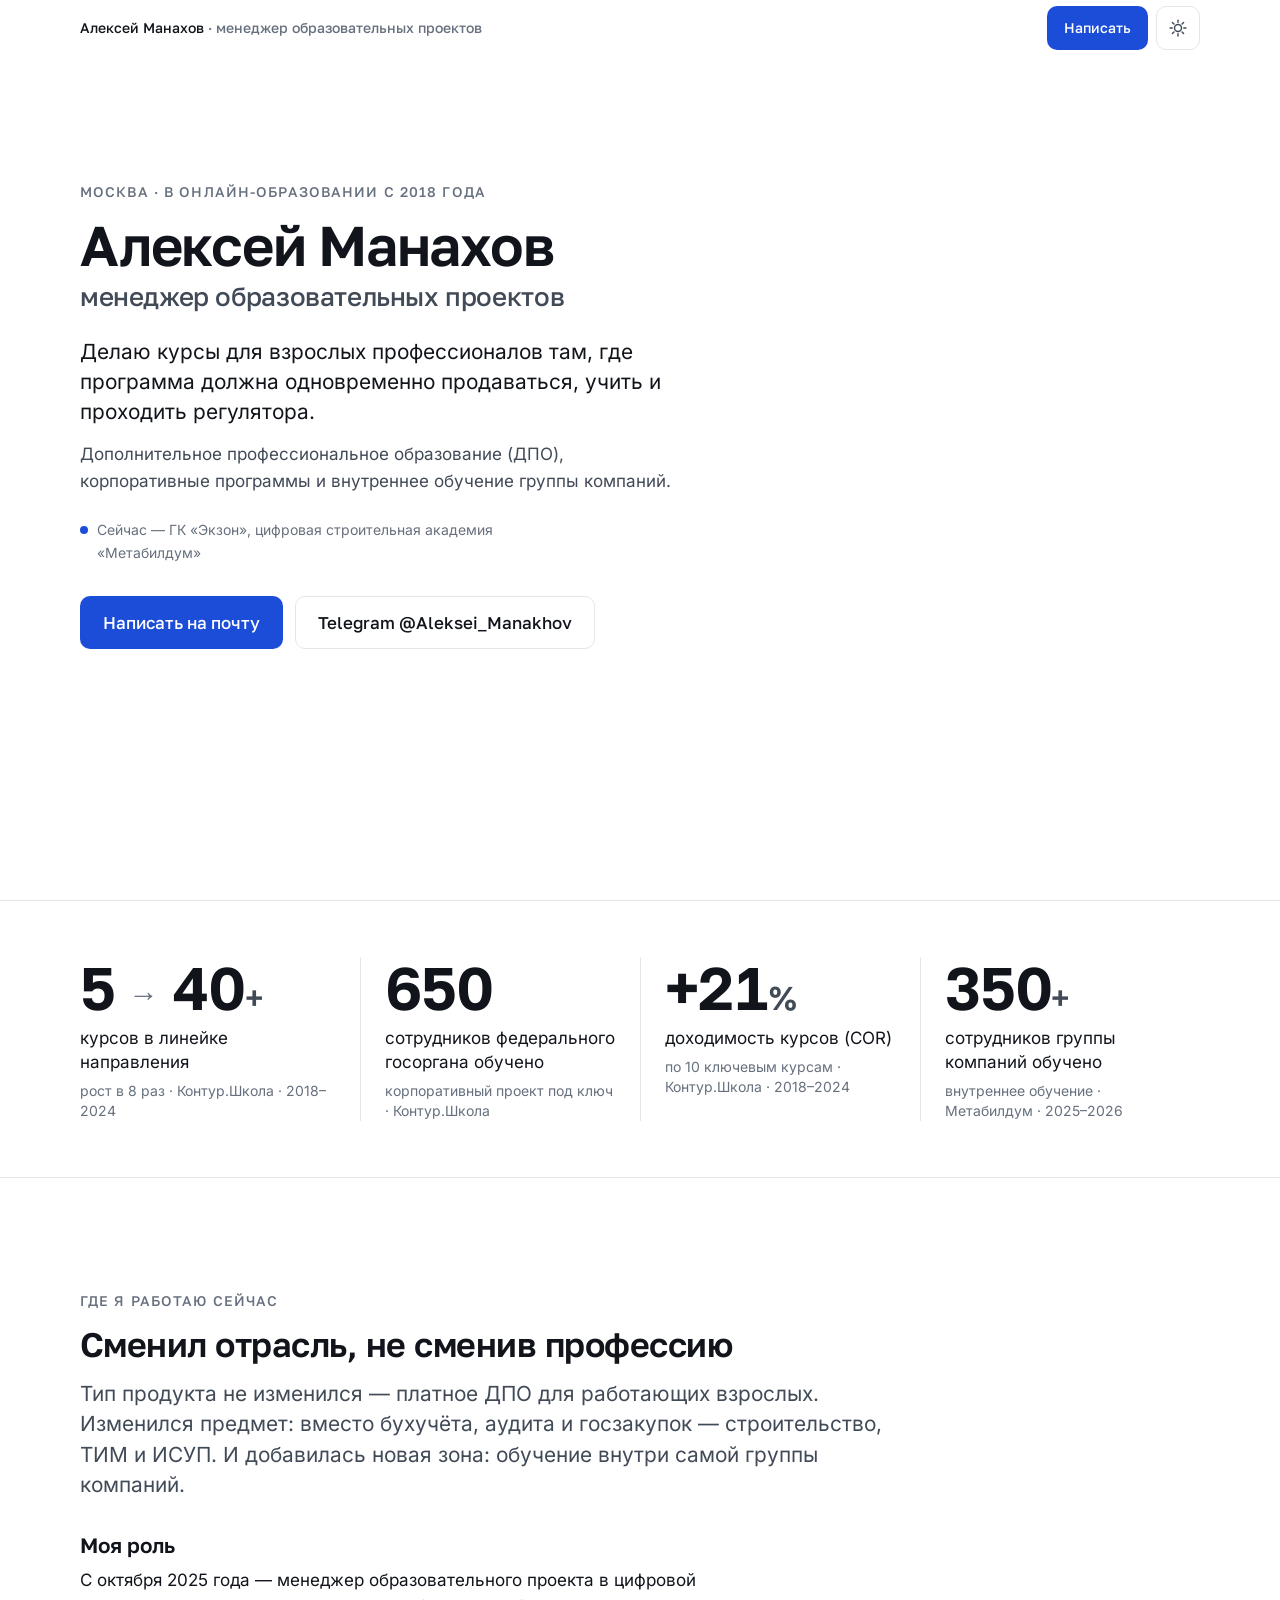
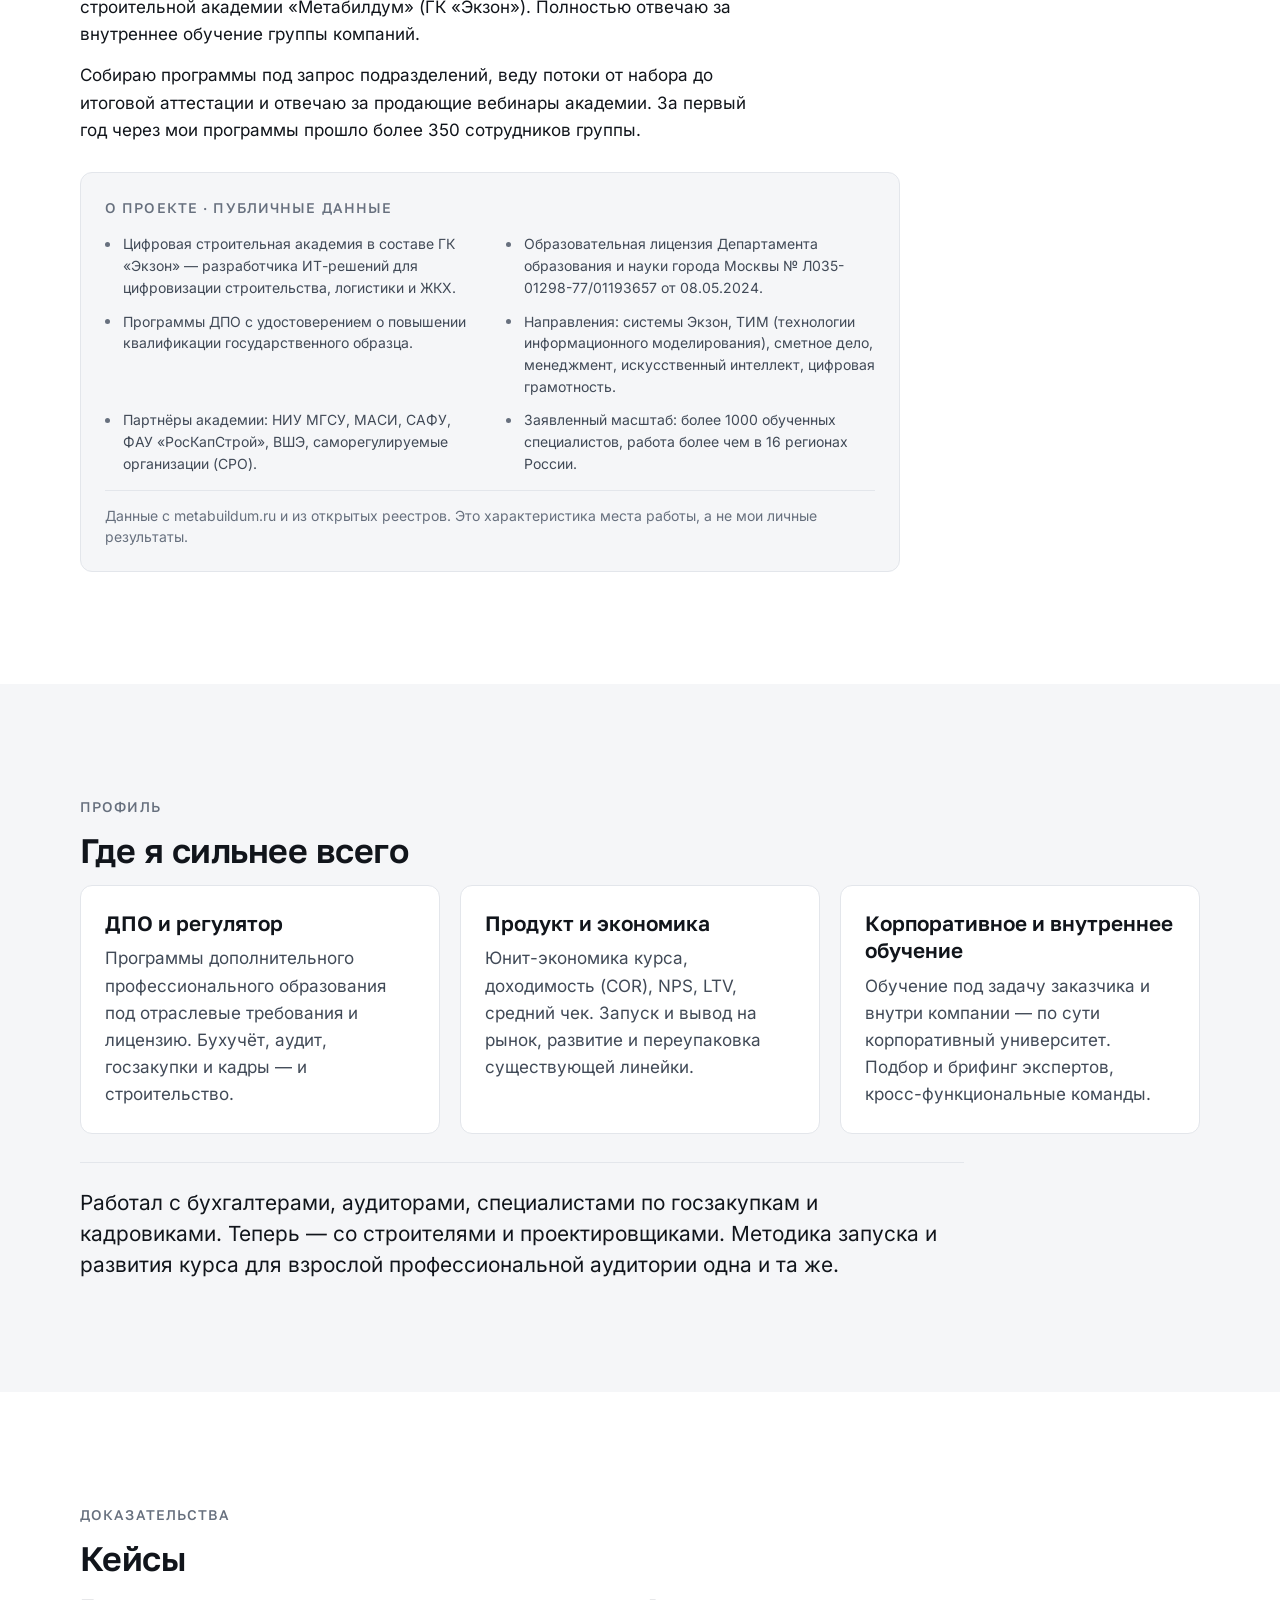
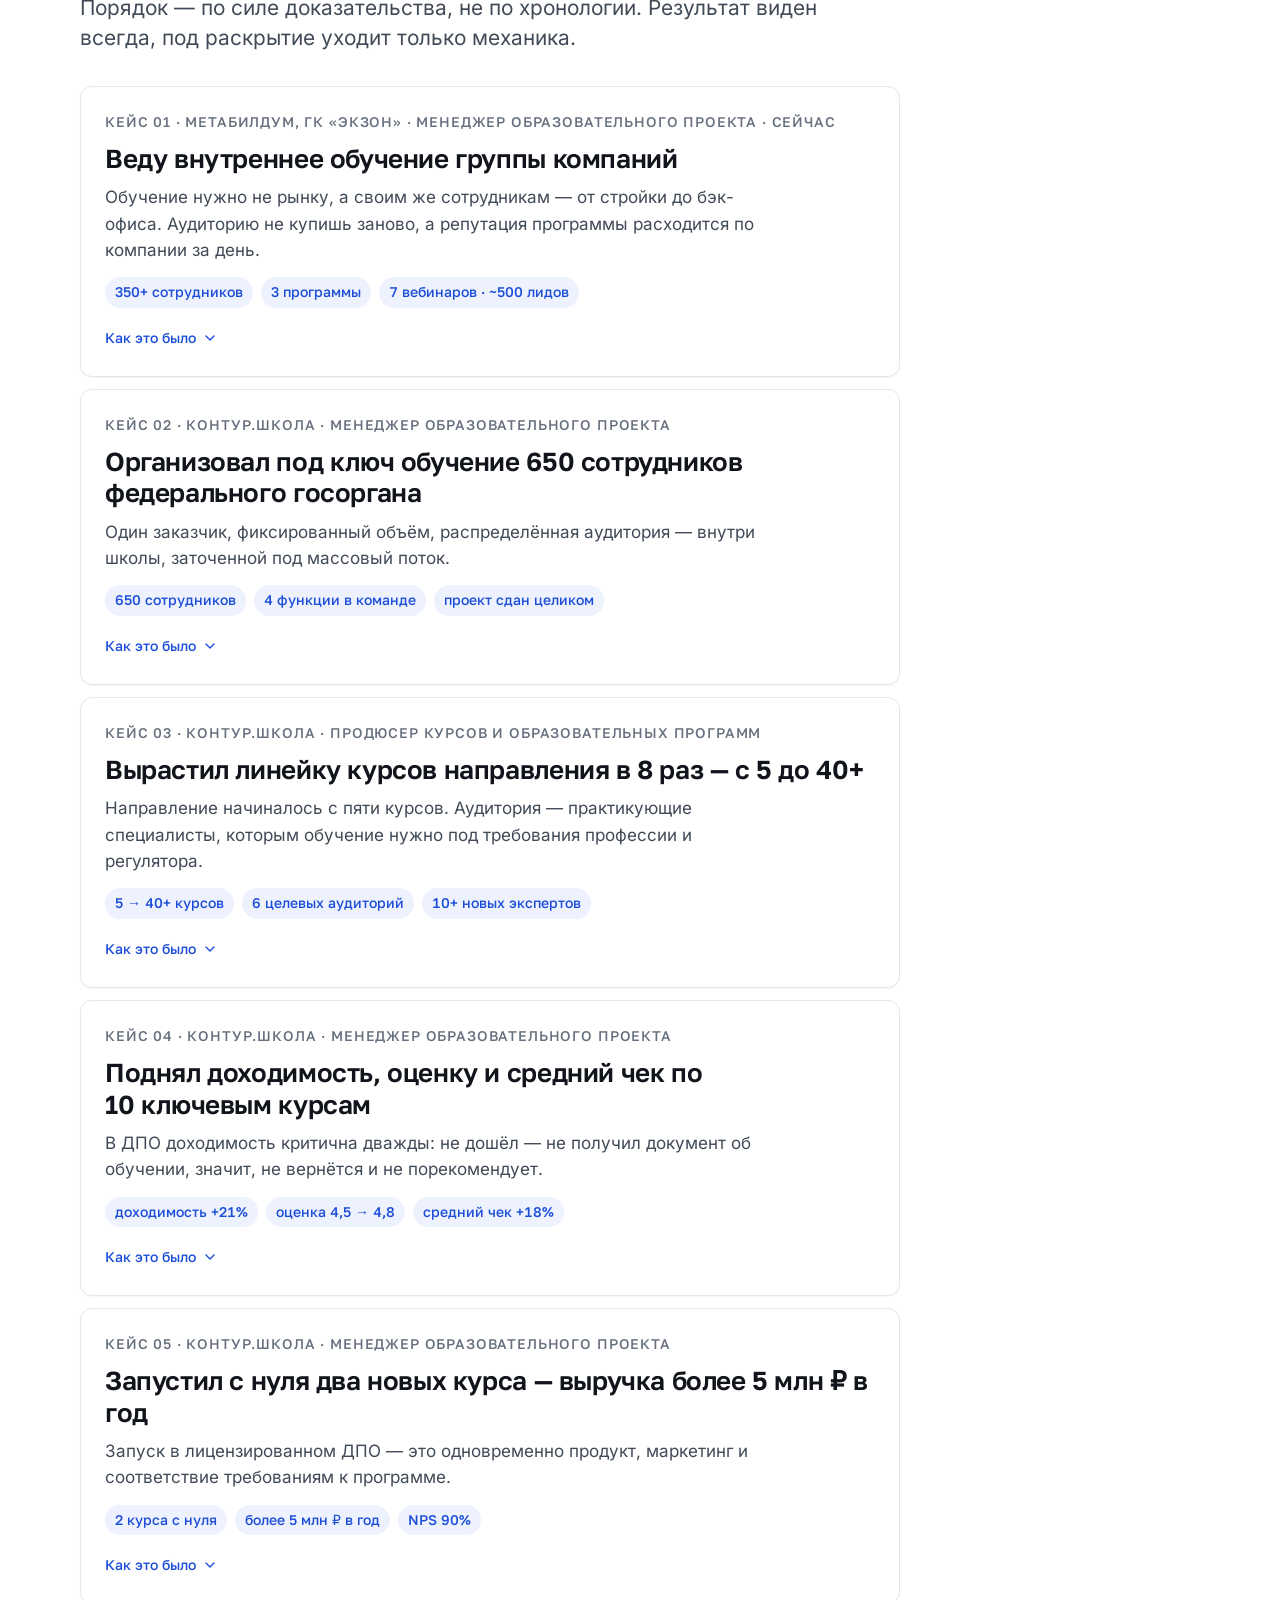
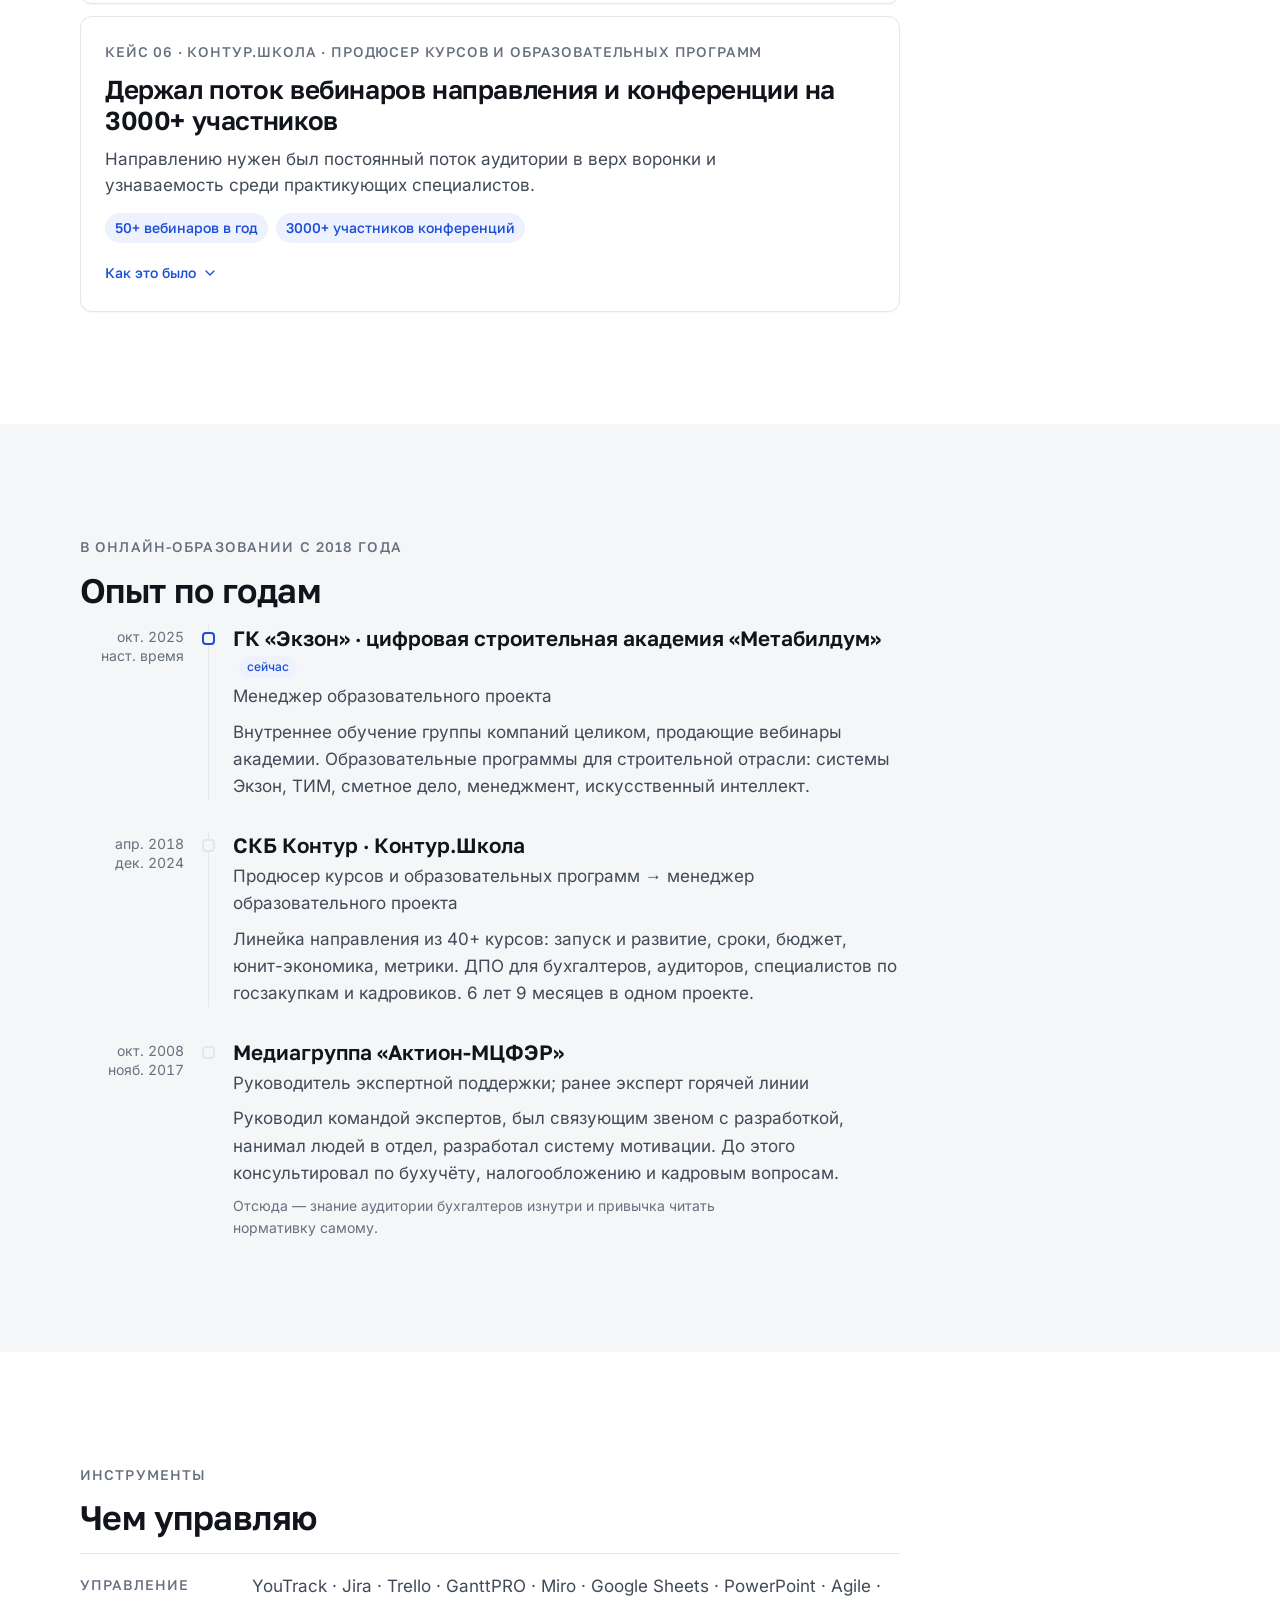
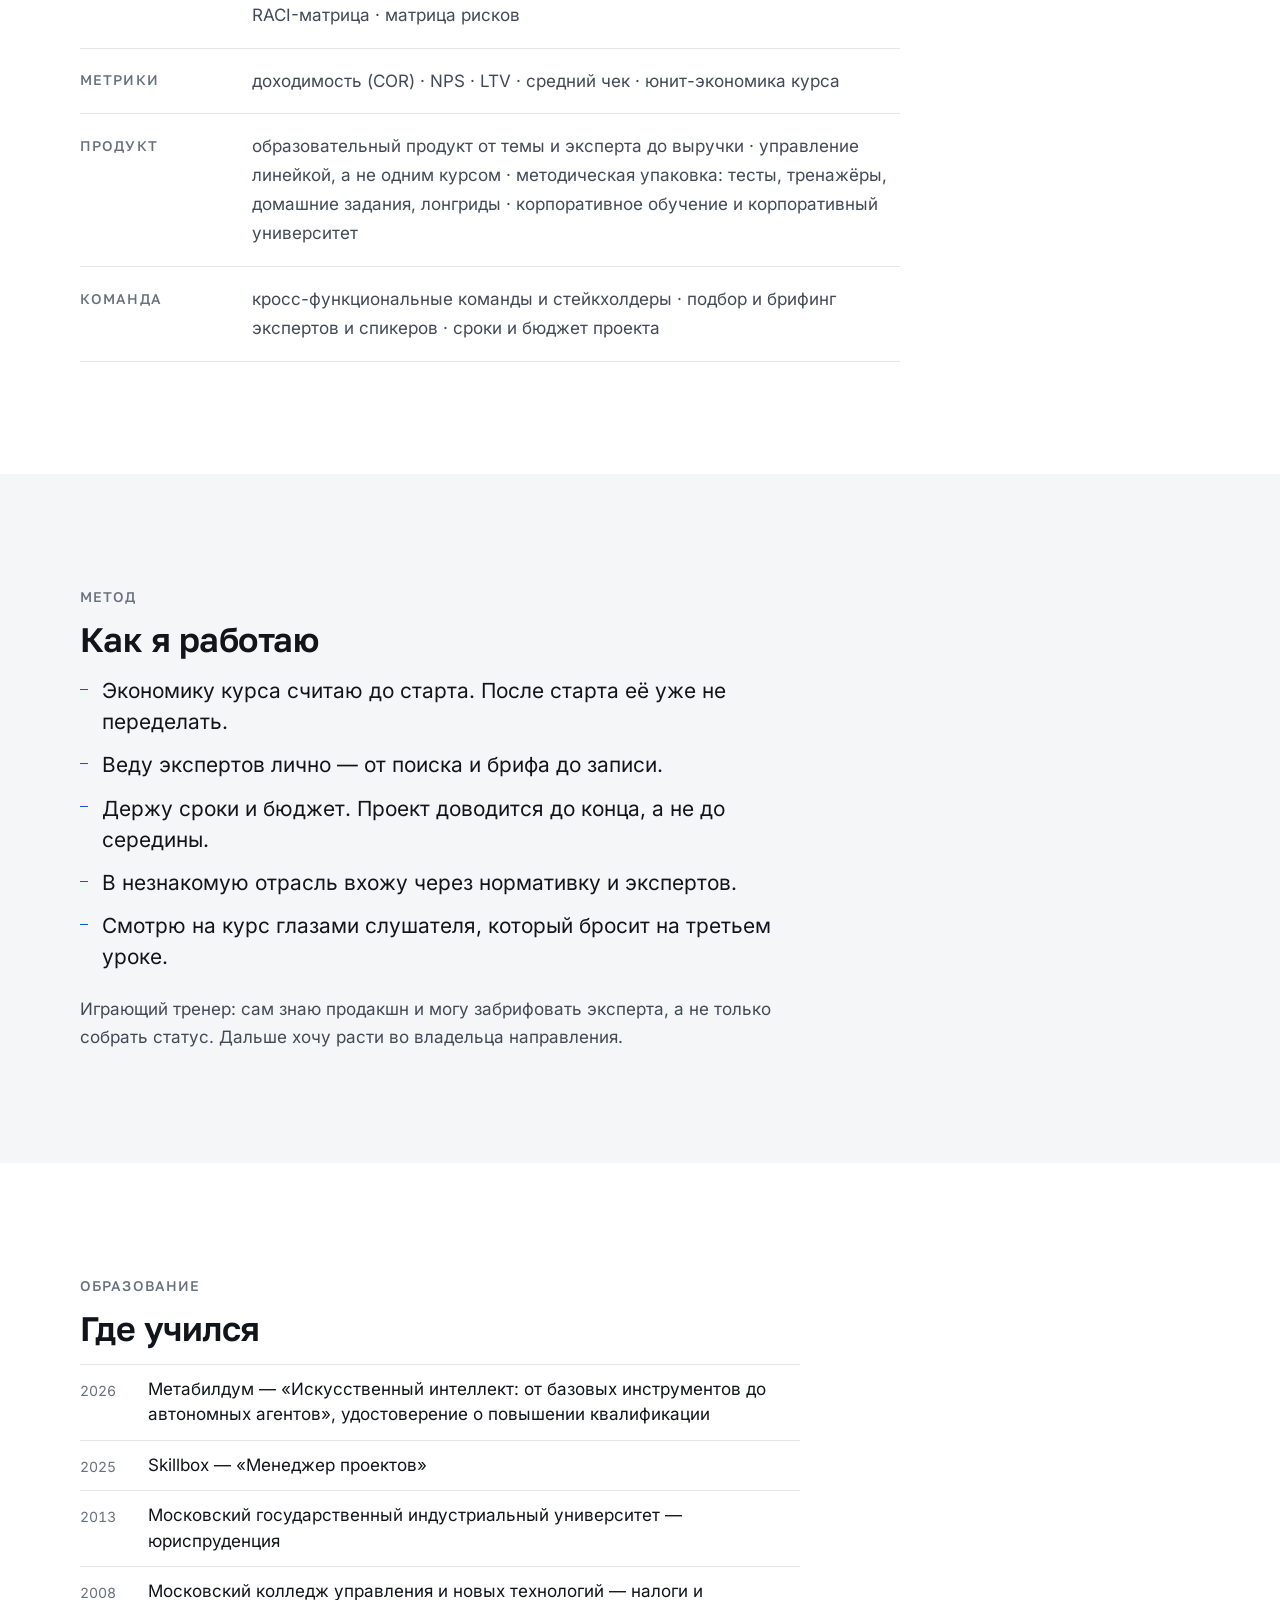
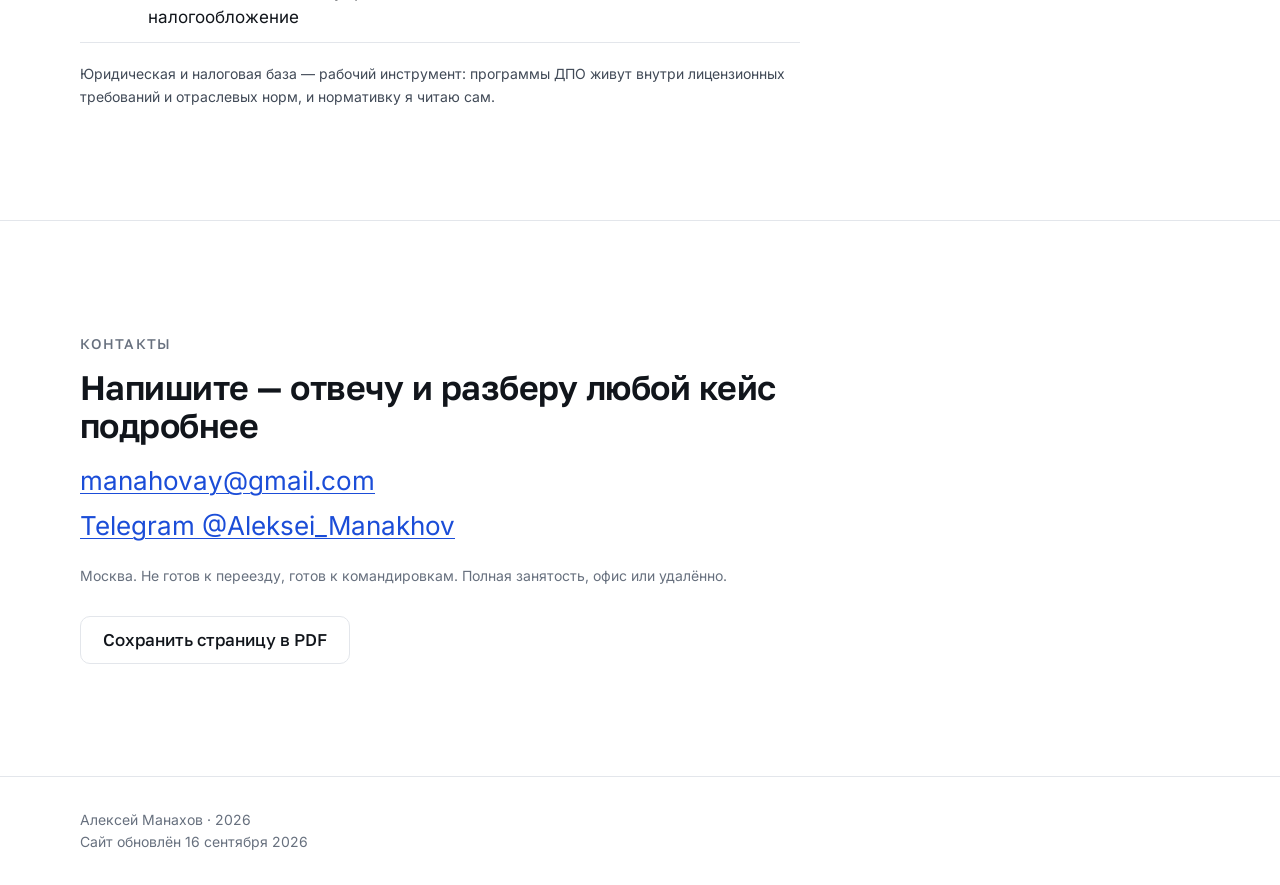
==== commit 041b1a5c: "Кейс по внутреннему обучению и правки после состязательной ревизии СОДЕРЖАНИЕ Добавлен кейс о текуще" ====
--- a/index.html
+++ b/index.html
@@ -4,8 +4,8 @@
 <meta charset="utf-8">
 <meta name="viewport" content="width=device-width, initial-scale=1, viewport-fit=cover">
 
-<title>Менеджер образовательного проекта — Алексей Манахов, Москва</title>
-<meta name="description" content="Делаю лицензированное ДПО для взрослых профессионалов: линейка 40+ курсов, доходимость +21%, обучение 650 сотрудников федерального госоргана под ключ. В онлайн-образовании с 2018 года.">
+<title>Менеджер образовательных проектов — Алексей Манахов, Москва</title>
+<meta name="description" content="Менеджер образовательных проектов и продюсер онлайн-курсов. Линейка 40+ курсов, доходимость +21%, корпоративное обучение. В онлайн-образовании с 2018 года.">
 <meta name="author" content="Алексей Манахов">
 <link rel="canonical" href="https://alexym1988.github.io/CV/">
 
@@ -15,12 +15,13 @@
 <meta property="og:type" content="profile">
 <meta property="og:locale" content="ru_RU">
 <meta property="og:site_name" content="Алексей Манахов">
-<meta property="og:title" content="Алексей Манахов — менеджер образовательного проекта">
-<meta property="og:description" content="Делаю курсы для взрослых профессионалов там, где программа должна одновременно продаваться, учить и проходить регулятора. В онлайн-образовании с 2018 года.">
+<meta property="og:title" content="Алексей Манахов — менеджер образовательных проектов">
+<meta property="og:description" content="Делаю курсы для взрослых профессионалов там, где программа должна одновременно продаваться, учить и проходить регулятора.">
 <meta property="og:url" content="https://alexym1988.github.io/CV/">
 <meta property="og:image" content="https://alexym1988.github.io/CV/assets/og.png">
 <meta property="og:image:width" content="1200">
 <meta property="og:image:height" content="630">
+<meta property="og:image:alt" content="Алексей Манахов, менеджер образовательных проектов. Опорные цифры карьеры.">
 <meta name="twitter:card" content="summary_large_image">
 
 <link rel="icon" href="assets/favicon.svg" type="image/svg+xml">
@@ -28,7 +29,7 @@
 
 <link rel="preload" href="fonts/golos-text-cyrillic.woff2" as="font" type="font/woff2" crossorigin>
 <link rel="preload" href="fonts/inter-cyrillic.woff2" as="font" type="font/woff2" crossorigin>
-<link rel="stylesheet" href="styles.css?v=1">
+<link rel="stylesheet" href="styles.css?v=2">
 
 <script>
   // Ставим тему до первой отрисовки, чтобы не было вспышки светлого фона.
@@ -44,12 +45,12 @@
 <body>
 <a class="skip-link" href="#main">Перейти к содержанию</a>
 
-<header class="topbar" id="topbar" hidden>
+<header class="topbar topbar--bare" id="topbar">
   <div class="topbar__in wrap">
-    <span class="topbar__name">Алексей Манахов <span class="topbar__role">· менеджер образовательного проекта</span></span>
+    <span class="topbar__name">Алексей Манахов <span class="topbar__role">· менеджер образовательных проектов</span></span>
     <span class="topbar__actions">
-      <a class="btn btn--sm btn--primary" href="mailto:manahovay@gmail.com?subject=%D0%92%D0%B0%D0%BA%D0%B0%D0%BD%D1%81%D0%B8%D1%8F%3A%20%D0%BC%D0%B5%D0%BD%D0%B5%D0%B4%D0%B6%D0%B5%D1%80%20%D0%BE%D0%B1%D1%80%D0%B0%D0%B7%D0%BE%D0%B2%D0%B0%D1%82%D0%B5%D0%BB%D1%8C%D0%BD%D0%BE%D0%B3%D0%BE%20%D0%BF%D1%80%D0%BE%D0%B5%D0%BA%D1%82%D0%B0">Написать</a>
-      <button class="iconbtn" id="theme-toggle" type="button" aria-label="Переключить тему">
+      <a class="btn btn--sm btn--primary topbar__write" href="mailto:manahovay@gmail.com?subject=%D0%92%D0%B0%D0%BA%D0%B0%D0%BD%D1%81%D0%B8%D1%8F%3A%20%D0%BC%D0%B5%D0%BD%D0%B5%D0%B4%D0%B6%D0%B5%D1%80%20%D0%BE%D0%B1%D1%80%D0%B0%D0%B7%D0%BE%D0%B2%D0%B0%D1%82%D0%B5%D0%BB%D1%8C%D0%BD%D0%BE%D0%B3%D0%BE%20%D0%BF%D1%80%D0%BE%D0%B5%D0%BA%D1%82%D0%B0">Написать</a>
+      <button class="iconbtn" id="theme-toggle" type="button" aria-label="Включить тёмную тему">
         <svg class="icon-sun" viewBox="0 0 24 24" aria-hidden="true" width="20" height="20"><circle cx="12" cy="12" r="4.2"/><path d="M12 2.5v2.6M12 18.9v2.6M2.5 12h2.6M18.9 12h2.6M5.3 5.3l1.8 1.8M16.9 16.9l1.8 1.8M18.7 5.3l-1.8 1.8M7.1 16.9l-1.8 1.8"/></svg>
         <svg class="icon-moon" viewBox="0 0 24 24" aria-hidden="true" width="20" height="20"><path d="M20.5 14.3A8.6 8.6 0 0 1 9.7 3.5a8.6 8.6 0 1 0 10.8 10.8Z"/></svg>
       </button>
@@ -57,7 +58,7 @@
   </div>
 </header>
 
-<main id="main">
+<main id="main" tabindex="-1">
 
   <!-- ===================== ПЕРВЫЙ ЭКРАН ===================== -->
   <section class="hero" aria-labelledby="hero-h">
@@ -66,12 +67,12 @@
 
       <h1 id="hero-h" class="hero__h1">
         <span class="hero__name">Алексей Манахов</span>
-        <span class="hero__role">менеджер образовательного проекта</span>
+        <span class="hero__role">менеджер образовательных проектов</span>
       </h1>
 
       <p class="hero__lead">Делаю курсы для взрослых профессионалов там, где программа должна одновременно продаваться, учить и проходить регулятора.</p>
 
-      <p class="hero__sub">Лицензированное дополнительное профессиональное образование (ДПО), удостоверения государственного образца, корпоративные и государственные заказчики.</p>
+      <p class="hero__sub">Дополнительное профессиональное образование (ДПО), корпоративные программы и внутреннее обучение группы компаний.</p>
 
       <p class="hero__now"><span class="dot" aria-hidden="true"></span>Сейчас — ГК «Экзон», цифровая строительная академия «Метабилдум»</p>
 
@@ -88,7 +89,7 @@
   <section class="metrics" aria-labelledby="metrics-h">
     <div class="wrap">
       <h2 class="sr-only" id="metrics-h">Опорные цифры</h2>
-      <ul class="metrics__grid">
+      <ul class="metrics__grid" role="list">
         <li class="metric">
           <p class="metric__val">5 <span class="metric__arrow">→</span> 40<span class="metric__unit">+</span></p>
           <p class="metric__label">курсов в линейке направления</p>
@@ -96,18 +97,18 @@
         </li>
         <li class="metric">
           <p class="metric__val">650</p>
-          <p class="metric__label">сотрудников федерального госоргана обучено под ключ</p>
-          <p class="metric__note">корпоративный проект целиком · Контур.Школа</p>
+          <p class="metric__label">сотрудников федерального госоргана обучено</p>
+          <p class="metric__note">корпоративный проект под ключ · Контур.Школа</p>
         </li>
         <li class="metric">
           <p class="metric__val">+21<span class="metric__unit">%</span></p>
           <p class="metric__label">доходимость курсов (COR)</p>
-          <p class="metric__note">по 10 ключевым курсам · Контур.Школа · 2018–2024</p>
+          <p class="metric__note">по 10&nbsp;ключевым курсам · Контур.Школа · 2018–2024</p>
         </li>
         <li class="metric">
-          <p class="metric__val">3 000<span class="metric__unit">+</span></p>
-          <p class="metric__label">участников онлайн-конференций</p>
-          <p class="metric__note">тематические конференции под ключ · Контур.Школа</p>
+          <p class="metric__val">350<span class="metric__unit">+</span></p>
+          <p class="metric__label">сотрудников группы компаний обучено</p>
+          <p class="metric__note">внутреннее обучение · Метабилдум · 2025–2026</p>
         </li>
       </ul>
     </div>
@@ -118,24 +119,24 @@
     <div class="wrap">
       <p class="label">Где я работаю сейчас</p>
       <h2 class="h2" id="now-h">Сменил отрасль, не сменив профессию</h2>
-      <p class="lead">Тот же тип продукта — платное ДПО для работающих взрослых: образовательная лицензия, удостоверения государственного образца, корпоративные и государственные заказчики. Изменился только предмет: вместо бухучёта, аудита и госзакупок — строительство, ТИМ и ИСУП.</p>
+      <p class="lead">Тип продукта не изменился — платное ДПО для работающих взрослых. Изменился предмет: вместо бухучёта, аудита и госзакупок — строительство, ТИМ и ИСУП. И добавилась новая зона: обучение внутри самой группы компаний.</p>
 
       <div class="now__cols">
         <div class="now__mine">
           <h3 class="h3">Моя роль</h3>
-          <p>С октября 2025 года — менеджер образовательного проекта в цифровой строительной академии «Метабилдум» (ГК «Экзон»).</p>
-          <p>Веду образовательные программы в новой для себя отрасли и работаю с той же рамкой, что и раньше: курс живёт внутри отраслевой нормы и лицензионных требований, и это часть продукта, а не внешнее ограничение.</p>
-          <p class="note">Личные результаты за первый год готов разобрать в разговоре. На сайте не публикую ни одной цифры, за которую не могу отвечать.</p>
+          <p>С октября 2025&nbsp;года — менеджер образовательного проекта в цифровой строительной академии «Метабилдум» (ГК «Экзон»). Полностью отвечаю за внутреннее обучение группы компаний.</p>
+          <p>Собираю программы под запрос подразделений, веду потоки от набора до итоговой аттестации и отвечаю за продающие вебинары академии. За первый год через мои программы прошло более 350&nbsp;сотрудников группы.</p>
         </div>
 
         <aside class="card card--muted now__project" aria-labelledby="proj-h">
           <p class="label" id="proj-h">О проекте · публичные данные</p>
-          <ul class="ticks">
+          <ul class="ticks" role="list">
             <li>Цифровая строительная академия в составе ГК «Экзон» — разработчика ИТ-решений для цифровизации строительства, логистики и ЖКХ.</li>
-            <li>Образовательная лицензия Департамента образования и науки города Москвы № Л035-01298-77/01193657 от 08.05.2024.</li>
+            <li>Образовательная лицензия Департамента образования и науки города Москвы №&nbsp;Л035-01298-77/01193657 от 08.05.2024.</li>
+            <li>Программы ДПО с удостоверением о повышении квалификации государственного образца.</li>
             <li>Направления: системы Экзон, ТИМ (технологии информационного моделирования), сметное дело, менеджмент, искусственный интеллект, цифровая грамотность.</li>
-            <li>Партнёры академии: НИУ МГСУ, МАСИ, САФУ, ФАУ «РосКапСтрой», ВШЭ, профильные СРО.</li>
-            <li>Заявленный масштаб: более 1000 обученных специалистов, работа более чем в 16 регионах России.</li>
+            <li>Партнёры академии: НИУ МГСУ, МАСИ, САФУ, ФАУ «РосКапСтрой», ВШЭ, саморегулируемые организации (СРО).</li>
+            <li>Заявленный масштаб: более 1000 обученных специалистов, работа более чем в 16&nbsp;регионах России.</li>
           </ul>
           <p class="src">Данные с metabuildum.ru и из открытых реестров. Это характеристика места работы, а не мои личные результаты.</p>
         </aside>
@@ -152,15 +153,15 @@
       <div class="cards3">
         <article class="card">
           <h3 class="h3">ДПО и регулятор</h3>
-          <p>Программы с удостоверением государственного образца, отраслевые требования, лицензированное обучение. Бухучёт, аудит, госзакупки и кадры — и строительство, ТИМ, ИСУП.</p>
+          <p>Программы дополнительного профессионального образования под отраслевые требования и лицензию. Бухучёт, аудит, госзакупки и кадры — и строительство.</p>
         </article>
         <article class="card">
           <h3 class="h3">Продукт и экономика</h3>
           <p>Юнит-экономика курса, доходимость (COR), NPS, LTV, средний чек. Запуск и вывод на рынок, развитие и переупаковка существующей линейки.</p>
         </article>
         <article class="card">
-          <h3 class="h3">Корпоративные и государственные заказчики</h3>
-          <p>Обучение под задачу заказчика, подбор и брифинг экспертов и спикеров, кросс-функциональные команды и стейкхолдеры.</p>
+          <h3 class="h3">Корпоративное и внутреннее обучение</h3>
+          <p>Обучение под задачу заказчика и внутри компании — по сути корпоративный университет. Подбор и брифинг экспертов, кросс-функциональные команды.</p>
         </article>
       </div>
 
@@ -177,162 +178,219 @@
 
       <div class="cases">
 
-        <details class="case" id="case-gov-650">
-          <summary>
-            <p class="case__label">Кейс 01 · Контур.Школа · менеджер образовательного проекта</p>
-            <h3 class="case__h">Организовал под ключ обучение 650 сотрудников федерального госоргана</h3>
-            <p class="case__ctx">Один заказчик, фиксированный объём, распределённая аудитория — внутри школы, заточенной под массовый поток.</p>
-            <p class="case__nums"><span>650 сотрудников</span><span>4 функции в команде</span><span>проект сдан под ключ</span></p>
-            <span class="case__more">Как это было<svg class="chev" viewBox="0 0 24 24" aria-hidden="true" width="16" height="16"><path d="m6 9 6 6 6-6"/></svg></span>
-          </summary>
-          <div class="case__body">
-            <h4 class="case__sub">Контекст</h4>
-            <p>Контур.Школа — лицензированное ДПО для бухгалтеров, аудиторов, специалистов по госзакупкам и кадровиков. Федеральный госорган заказал обучение своих сотрудников: фиксированный объём, распределённая по стране аудитория, требования к результату обучения.</p>
-
-            <h4 class="case__sub">Задача</h4>
-            <p>Провести обучение 650 сотрудников под ключ — от программы и спикеров до проведения и экспертного сопровождения — силами кросс-функциональной команды.</p>
-
-            <h4 class="case__sub">Что делал</h4>
-            <ul class="bullets">
-              <li>Собрал под проект кросс-функциональную команду и управлял ею: спикеры, маркетинг, продакшн, разработка.</li>
-              <li>Подобрал и забрифовал спикеров, вёл их на всех этапах работы.</li>
-              <li>Спланировал и организовал запись уроков и проведение вебинаров для распределённой аудитории.</li>
-              <li>Организовал экспертное сопровождение слушателей на всём протяжении обучения.</li>
-              <li>Вёл проект в таск-трекере: бэклог, распределение задач, контроль дедлайнов и рисков.</li>
-            </ul>
-
-            <p class="case__nda">Название заказчика не раскрываю по договорённости.</p>
-
-            <p class="case__proves"><strong>Вывод.</strong> Веду корпоративный образовательный проект целиком: один заказчик, фиксированный объём, четыре функции в матричном подчинении. Это основной режим работы корпоративного университета и отраслевой академии.</p>
-
-            <p class="case__tools">YouTrack · Jira · Trello · GanttPRO · Miro · RACI-матрица · матрица рисков</p>
-          </div>
-        </details>
-
-        <details class="case" id="case-portfolio-x8">
-          <summary>
-            <p class="case__label">Кейс 02 · Контур.Школа · продюсер курсов и образовательных программ</p>
-            <h3 class="case__h">Вырастил линейку курсов направления в 8 раз — с 5 до 40+</h3>
-            <p class="case__ctx">Направление начиналось с пяти курсов. Аудитория — практикующие специалисты, которым обучение нужно под требования профессии и регулятора.</p>
-            <p class="case__nums"><span>5 → 40+ курсов</span><span>6 целевых аудиторий</span><span>10+ новых экспертов</span></p>
-            <span class="case__more">Как это было<svg class="chev" viewBox="0 0 24 24" aria-hidden="true" width="16" height="16"><path d="m6 9 6 6 6-6"/></svg></span>
-          </summary>
-          <div class="case__body">
-            <h4 class="case__sub">Задача</h4>
-            <p>Превратить набор разрозненных курсов в продуктовую линейку, закрывающую задачи нескольких сегментов аудитории.</p>
-
-            <h4 class="case__sub">Что делал</h4>
-            <ul class="bullets">
-              <li>Разобрал аудиторию направления на сегменты и собрал под них отдельные линейки курсов.</li>
-              <li>Анализировал конкурентов и целевую аудиторию, искал тренды и топ-темы под спрос.</li>
-              <li>Привлёк и забрифовал более 10 новых экспертов под новые курсы и вебинары.</li>
-              <li>Вёл производство курсов: запись и геймификация видео, лонгриды, методички, тесты, чек-листы, домашние задания, тренажёры, памятки.</li>
-              <li>Упаковывал лендинги, планировал рассылки и SEO-оптимизацию страниц, вёл продвижение курсов.</li>
-              <li>Обучал отдел продаж по новым продуктам и трендам обучения и писал ему скрипты.</li>
-            </ul>
-
-            <h4 class="case__sub">Результат</h4>
-            <ul class="bullets">
-              <li>Линейка направления выросла в 8 раз: с 5 до 40+ курсов.</li>
-              <li>Собраны линейки курсов под 6 разных целевых аудиторий.</li>
-              <li>Привлечено более 10 новых экспертов — это принесло проекту дополнительную выручку.</li>
-              <li>Отдельные запуски выходили на выручку более 7 млн ₽ в год при наборах более 300 человек в группе.</li>
-            </ul>
-
-            <p class="case__proves"><strong>Вывод.</strong> Мыслю портфелем, а не отдельным курсом: из одной аудитории собираю несколько продуктовых линий и закрываю весь цикл — от анализа аудитории до обучения продавцов.</p>
-
-            <p class="case__tools">Google Sheets · Miro · Trello · YouTrack</p>
-          </div>
-        </details>
-
-        <details class="case" id="case-metrics-10">
-          <summary>
-            <p class="case__label">Кейс 03 · Контур.Школа · менеджер образовательного проекта</p>
-            <h3 class="case__h">Поднял доходимость, оценку и средний чек по 10 ключевым курсам</h3>
-            <p class="case__ctx">В ДПО доходимость критична дважды: не дошёл — не получил удостоверение, значит не вернётся и не порекомендует.</p>
-            <p class="case__nums"><span>доходимость +21%</span><span>оценка 4.5 → 4.8</span><span>средний чек +18%</span></p>
-            <span class="case__more">Как это было<svg class="chev" viewBox="0 0 24 24" aria-hidden="true" width="16" height="16"><path d="m6 9 6 6 6-6"/></svg></span>
-          </summary>
-          <div class="case__body">
-            <h4 class="case__sub">Задача</h4>
-            <p>Поднять доходимость и удовлетворённость на уже работающих курсах и увеличить доход с курса, не ломая набор.</p>
-
-            <h4 class="case__sub">Что делал</h4>
-            <ul class="bullets">
-              <li>Снимал и анализировал метрики курсов — доходимость (COR), NPS, среднюю оценку — и искал точки отвала.</li>
-              <li>Развивал и переупаковывал существующие курсы: состав программы, объём модулей, наполнение.</li>
-              <li>Усиливал практическую часть: тесты, домашние задания, тренажёры, чек-листы, памятки.</li>
-              <li>Просчитывал и анализировал юнит-экономику каждого курса, контролировал сроки и бюджет.</li>
-              <li>Согласовывал изменения с экспертами, продакшном, кураторами, маркетингом и продажами.</li>
-            </ul>
-
-            <h4 class="case__sub">Результат</h4>
-            <ul class="bullets">
-              <li>Доходимость (COR) по 10 ключевым курсам выросла на 21%.</li>
-              <li>Средняя оценка обучения по этим же курсам выросла с 4.5 до 4.8 из 5.</li>
-              <li>Средний чек по 10 ключевым курсам вырос на 18%.</li>
-            </ul>
-
-            <p class="case__proves"><strong>Вывод.</strong> Вытягиваю метрики уже существующего продукта, а не только запускаю новое. Доходимость и оценку не объяснить ростом рынка — их двигает продукт, а не спрос.</p>
-
-            <p class="case__tools">Google Sheets · юнит-экономика курса · COR · NPS · LTV · средний чек</p>
-          </div>
-        </details>
-
-        <details class="case" id="case-two-launches">
-          <summary>
-            <p class="case__label">Кейс 04 · Контур.Школа · менеджер образовательного проекта</p>
-            <h3 class="case__h">Запустил с нуля два новых курса — выручка более 5 млн ₽ в год каждый</h3>
-            <p class="case__ctx">Запуск в лицензированном ДПО — это одновременно продукт, маркетинг и соответствие требованиям к программе.</p>
-            <p class="case__nums"><span>2 курса с нуля</span><span>&gt;5 млн ₽/год</span><span>NPS 90%</span></p>
-            <span class="case__more">Как это было<svg class="chev" viewBox="0 0 24 24" aria-hidden="true" width="16" height="16"><path d="m6 9 6 6 6-6"/></svg></span>
-          </summary>
-          <div class="case__body">
-            <h4 class="case__sub">Задача</h4>
-            <p>Вывести два новых курса с нуля до устойчивых продаж внутри направления из 40+ курсов.</p>
-
-            <h4 class="case__sub">Что делал</h4>
-            <ul class="bullets">
-              <li>Искал тренды и топ-темы, актуальные для целевой аудитории, и отобрал темы под запуск.</li>
-              <li>Просчитал юнит-экономику курсов до старта и вёл их сроки и бюджет.</li>
-              <li>Подобрал и забрифовал экспертов, собрал вместе с ними программу.</li>
-              <li>Провёл производство целиком: видео, лонгриды, методички, тесты, тренажёры.</li>
-              <li>Вывел курсы на рынок вместе с маркетингом, разработкой и дизайном.</li>
-              <li>Снял метрики первых потоков и доработал курсы по обратной связи.</li>
-            </ul>
-
-            <h4 class="case__sub">Результат</h4>
-            <ul class="bullets">
-              <li>Оба курса вышли на выручку более 5 млн ₽ в год.</li>
-              <li>NPS по запущенным курсам — 90%.</li>
-            </ul>
-
-            <p class="case__proves"><strong>Вывод.</strong> Довожу продукт от темы до денег и делаю это повторяемо: разные продукты, сопоставимый результат — и деньги не получены ценой качества.</p>
-
-            <p class="case__tools">юнит-экономика курса · NPS · Google Sheets</p>
-          </div>
-        </details>
-
-        <details class="case" id="case-webinars">
-          <summary>
-            <p class="case__label">Кейс 05 · Контур.Школа · продюсер курсов и образовательных программ</p>
-            <h3 class="case__h">Вёл поток вебинаров направления и конференции более чем на 3000 участников</h3>
-            <p class="case__ctx">Направлению нужен был постоянный поток аудитории в верх воронки и узнаваемость среди практикующих специалистов.</p>
-            <p class="case__nums"><span>50+ вебинаров в год</span><span>3000+ участников конференций</span></p>
-            <span class="case__more">Как это было<svg class="chev" viewBox="0 0 24 24" aria-hidden="true" width="16" height="16"><path d="m6 9 6 6 6-6"/></svg></span>
-          </summary>
-          <div class="case__body">
-            <h4 class="case__sub">Что делал</h4>
-            <ul class="bullets">
-              <li>Отвечал за линейку вебинаров направления, более 50 в год: поиск тем, анонсы, работа со спикером, запись, постпродакшн, публикация.</li>
-              <li>Организовал под ключ тематические онлайн-конференции.</li>
-            </ul>
-
-            <p class="case__proves"><strong>Вывод.</strong> Собираю событие на большую аудиторию и держу регулярный поток силами экспертной сети — рабочий навык для академии, работающей с вузами, СРО и отраслевыми партнёрами.</p>
-
-            <p class="case__tools">Miro · Trello · Google Sheets</p>
-          </div>
-        </details>
+        <article class="case" id="case-internal">
+          <p class="case__label">Кейс 01 · Метабилдум, ГК «Экзон» · менеджер образовательного проекта · сейчас</p>
+          <h3 class="case__h">Веду внутреннее обучение группы компаний</h3>
+          <p class="case__ctx">Обучение нужно не рынку, а своим же сотрудникам — от стройки до бэк-офиса. Аудиторию не купишь заново, а репутация программы расходится по компании за день.</p>
+          <ul class="case__nums" role="list">
+            <li>350+ сотрудников</li>
+            <li>3 программы</li>
+            <li>7 вебинаров · ~500 лидов</li>
+          </ul>
+          <details class="case__disclosure">
+            <summary><span class="case__more">Как это было<span class="sr-only"> — кейс 01, внутреннее обучение группы компаний</span><svg class="chev" viewBox="0 0 24 24" aria-hidden="true" width="16" height="16"><path d="m6 9 6 6 6-6"/></svg></span></summary>
+            <div class="case__body">
+              <h4 class="case__sub">Задача</h4>
+              <p>Закрыть потребности группы компаний в обучении — цифровым инструментам, отраслевым основам и искусственному интеллекту. Плюс поддержать продажи академии вебинарами.</p>
+
+              <h4 class="case__sub">Что делаю</h4>
+              <ul class="bullets">
+                <li>Отвечаю за внутреннее обучение группы компаний целиком: от выбора тем под запрос подразделений до проведения потоков.</li>
+                <li>Запустил программу по искусственному интеллекту и провёл по ней два потока.</li>
+                <li>Провёл поток обучения по Excel и курс «Введение в строительство».</li>
+                <li>Отвечаю за продающие вебинары академии: темы, спикеры, проведение.</li>
+              </ul>
+
+              <h4 class="case__sub">Результат</h4>
+              <ul class="bullets">
+                <li>Искусственный интеллект — два потока, около 250&nbsp;сотрудников.</li>
+                <li>Excel — около 100&nbsp;сотрудников.</li>
+                <li>«Введение в строительство» — около 70&nbsp;сотрудников.</li>
+                <li>Семь продающих вебинаров, около 500&nbsp;лидов.</li>
+              </ul>
+
+              <p class="case__proves"><strong>Вывод.</strong> Закрываю оба контура сразу: обучение внутрь холдинга и вебинары, которые приводят клиентов снаружи. Вошёл в незнакомую отрасль и через несколько месяцев уже вёл потоки.</p>
+
+              <p class="case__tools">Цифры по потокам округлены. Точные — в разговоре.</p>
+            </div>
+          </details>
+        </article>
+
+        <article class="case" id="case-gov-650">
+          <p class="case__label">Кейс 02 · Контур.Школа · менеджер образовательного проекта</p>
+          <h3 class="case__h">Организовал под ключ обучение 650&nbsp;сотрудников федерального госоргана</h3>
+          <p class="case__ctx">Один заказчик, фиксированный объём, распределённая аудитория — внутри школы, заточенной под массовый поток.</p>
+          <ul class="case__nums" role="list">
+            <li>650 сотрудников</li>
+            <li>4 функции в команде</li>
+            <li>проект сдан целиком</li>
+          </ul>
+          <details class="case__disclosure">
+            <summary><span class="case__more">Как это было<span class="sr-only"> — кейс 02, обучение 650 сотрудников госоргана</span><svg class="chev" viewBox="0 0 24 24" aria-hidden="true" width="16" height="16"><path d="m6 9 6 6 6-6"/></svg></span></summary>
+            <div class="case__body">
+              <h4 class="case__sub">Контекст</h4>
+              <p>Контур.Школа — ДПО для бухгалтеров, аудиторов, специалистов по госзакупкам и кадровиков. Федеральный госорган заказал обучение своих сотрудников: фиксированный объём, распределённая по стране аудитория, требования к результату обучения.</p>
+
+              <h4 class="case__sub">Задача</h4>
+              <p>Провести обучение 650&nbsp;сотрудников целиком — от программы и спикеров до проведения и экспертного сопровождения — силами кросс-функциональной команды.</p>
+
+              <h4 class="case__sub">Что делал</h4>
+              <ul class="bullets">
+                <li>Собрал под проект кросс-функциональную команду и управлял ею: спикеры, маркетинг, продакшн, разработка.</li>
+                <li>Подобрал и забрифовал спикеров, вёл их на всех этапах работы.</li>
+                <li>Спланировал и организовал запись уроков и проведение вебинаров для распределённой аудитории.</li>
+                <li>Организовал экспертное сопровождение слушателей на всём протяжении обучения.</li>
+                <li>Вёл проект в таск-трекере: бэклог, распределение задач, контроль дедлайнов и рисков.</li>
+              </ul>
+
+              <p class="case__nda">Название заказчика не раскрываю по договорённости.</p>
+
+              <p class="case__proves"><strong>Вывод.</strong> Веду корпоративный образовательный проект целиком: один заказчик, фиксированный объём, четыре функции в матричном подчинении. Это основной режим работы корпоративного университета и отраслевой академии.</p>
+
+              <p class="case__tools">YouTrack · Jira · Trello · GanttPRO · Miro · RACI-матрица · матрица рисков</p>
+            </div>
+          </details>
+        </article>
+
+        <article class="case" id="case-portfolio-x8">
+          <p class="case__label">Кейс 03 · Контур.Школа · продюсер курсов и образовательных программ</p>
+          <h3 class="case__h">Вырастил линейку курсов направления в 8&nbsp;раз — с 5 до 40+</h3>
+          <p class="case__ctx">Направление начиналось с пяти курсов. Аудитория — практикующие специалисты, которым обучение нужно под требования профессии и регулятора.</p>
+          <ul class="case__nums" role="list">
+            <li>5 → 40+ курсов</li>
+            <li>6 целевых аудиторий</li>
+            <li>10+ новых экспертов</li>
+          </ul>
+          <details class="case__disclosure">
+            <summary><span class="case__more">Как это было<span class="sr-only"> — кейс 03, рост линейки курсов</span><svg class="chev" viewBox="0 0 24 24" aria-hidden="true" width="16" height="16"><path d="m6 9 6 6 6-6"/></svg></span></summary>
+            <div class="case__body">
+              <h4 class="case__sub">Задача</h4>
+              <p>Превратить набор разрозненных курсов в продуктовую линейку, закрывающую задачи нескольких сегментов аудитории.</p>
+
+              <h4 class="case__sub">Что делал</h4>
+              <ul class="bullets">
+                <li>Разобрал аудиторию направления на сегменты и собрал под них отдельные линейки курсов.</li>
+                <li>Анализировал конкурентов и целевую аудиторию, искал тренды и топ-темы под спрос.</li>
+                <li>Привлёк и забрифовал более 10 новых экспертов под новые курсы и вебинары.</li>
+                <li>Вёл производство курсов: запись и геймификация видео, лонгриды, методички, тесты, чек-листы, домашние задания, тренажёры, памятки.</li>
+                <li>Упаковывал лендинги, планировал рассылки и SEO-оптимизацию страниц, вёл продвижение курсов.</li>
+                <li>Обучал отдел продаж новым продуктам и писал ему скрипты.</li>
+              </ul>
+
+              <h4 class="case__sub">Результат</h4>
+              <ul class="bullets">
+                <li>Линейка направления выросла в 8&nbsp;раз: с 5 до 40+ курсов.</li>
+                <li>Собраны линейки курсов под 6 разных целевых аудиторий.</li>
+                <li>Привлечено более 10 новых экспертов — это принесло проекту дополнительную выручку.</li>
+                <li>Отдельные запуски выходили на выручку более 7&nbsp;млн&nbsp;₽ в год при наборах более 300&nbsp;человек в группе.</li>
+              </ul>
+
+              <p class="case__proves"><strong>Вывод.</strong> Мыслю портфелем, а не отдельным курсом: из одной аудитории собираю несколько продуктовых линий и закрываю весь путь — от анализа аудитории до обучения продавцов.</p>
+
+              <p class="case__tools">Google Sheets · Miro · Trello · YouTrack</p>
+            </div>
+          </details>
+        </article>
+
+        <article class="case" id="case-metrics-10">
+          <p class="case__label">Кейс 04 · Контур.Школа · менеджер образовательного проекта</p>
+          <h3 class="case__h">Поднял доходимость, оценку и средний чек по 10&nbsp;ключевым курсам</h3>
+          <p class="case__ctx">В ДПО доходимость критична дважды: не дошёл — не получил документ об обучении, значит, не вернётся и не порекомендует.</p>
+          <ul class="case__nums" role="list">
+            <li>доходимость +21%</li>
+            <li>оценка 4,5 → 4,8</li>
+            <li>средний чек +18%</li>
+          </ul>
+          <details class="case__disclosure">
+            <summary><span class="case__more">Как это было<span class="sr-only"> — кейс 04, метрики десяти курсов</span><svg class="chev" viewBox="0 0 24 24" aria-hidden="true" width="16" height="16"><path d="m6 9 6 6 6-6"/></svg></span></summary>
+            <div class="case__body">
+              <h4 class="case__sub">Задача</h4>
+              <p>Поднять доходимость и удовлетворённость на уже работающих курсах и увеличить доход с курса, не ломая набор.</p>
+
+              <h4 class="case__sub">Что делал</h4>
+              <ul class="bullets">
+                <li>Снимал и анализировал метрики курсов — доходимость (COR), NPS, среднюю оценку — и искал точки отвала.</li>
+                <li>Развивал и переупаковывал существующие курсы: состав программы, объём модулей, наполнение.</li>
+                <li>Усиливал практическую часть: тесты, домашние задания, тренажёры, чек-листы, памятки.</li>
+                <li>Просчитывал и анализировал юнит-экономику каждого курса, контролировал сроки и бюджет.</li>
+                <li>Согласовывал изменения с экспертами, продакшном, кураторами, маркетингом и продажами.</li>
+              </ul>
+
+              <h4 class="case__sub">Результат</h4>
+              <ul class="bullets">
+                <li>Доходимость (COR) по 10&nbsp;ключевым курсам выросла на 21%.</li>
+                <li>Средняя оценка обучения по этим же курсам выросла с 4,5 до 4,8 из 5.</li>
+                <li>Средний чек по 10&nbsp;ключевым курсам вырос на 18%.</li>
+              </ul>
+
+              <p class="case__proves"><strong>Вывод.</strong> Вытягиваю метрики уже существующего продукта, а не только запускаю новое. Доходимость и оценку не объяснить ростом рынка — их двигает продукт, а не спрос.</p>
+
+              <p class="case__tools">Google Sheets · юнит-экономика курса · COR · NPS · LTV · средний чек</p>
+            </div>
+          </details>
+        </article>
+
+        <article class="case" id="case-two-launches">
+          <p class="case__label">Кейс 05 · Контур.Школа · менеджер образовательного проекта</p>
+          <h3 class="case__h">Запустил с нуля два новых курса — выручка более 5&nbsp;млн&nbsp;₽ в год</h3>
+          <p class="case__ctx">Запуск в лицензированном ДПО — это одновременно продукт, маркетинг и соответствие требованиям к программе.</p>
+          <ul class="case__nums" role="list">
+            <li>2 курса с нуля</li>
+            <li>более 5 млн ₽ в год</li>
+            <li>NPS 90%</li>
+          </ul>
+          <details class="case__disclosure">
+            <summary><span class="case__more">Как это было<span class="sr-only"> — кейс 05, два запуска с нуля</span><svg class="chev" viewBox="0 0 24 24" aria-hidden="true" width="16" height="16"><path d="m6 9 6 6 6-6"/></svg></span></summary>
+            <div class="case__body">
+              <h4 class="case__sub">Задача</h4>
+              <p>Вывести два новых курса с нуля до устойчивых продаж внутри направления из 40+ курсов.</p>
+
+              <h4 class="case__sub">Что делал</h4>
+              <ul class="bullets">
+                <li>Искал тренды и топ-темы, актуальные для целевой аудитории, и отобрал темы под запуск.</li>
+                <li>Просчитал юнит-экономику курсов до старта и вёл их сроки и бюджет.</li>
+                <li>Подобрал и забрифовал экспертов, собрал вместе с ними программу.</li>
+                <li>Провёл производство целиком: видео, лонгриды, методички, тесты, тренажёры.</li>
+                <li>Вывел курсы на рынок вместе с маркетингом, разработкой и дизайном.</li>
+                <li>Снял метрики первых потоков и доработал курсы по обратной связи.</li>
+              </ul>
+
+              <h4 class="case__sub">Результат</h4>
+              <ul class="bullets">
+                <li>Запуски вышли на выручку более 5&nbsp;млн&nbsp;₽ в год.</li>
+                <li>NPS по запущенным курсам — 90%.</li>
+              </ul>
+
+              <p class="case__proves"><strong>Вывод.</strong> Довожу продукт от темы до денег и делаю это повторяемо: разные продукты, сопоставимый результат — и деньги не получены ценой качества.</p>
+
+              <p class="case__tools">юнит-экономика курса · NPS · Google Sheets</p>
+            </div>
+          </details>
+        </article>
+
+        <article class="case" id="case-webinars">
+          <p class="case__label">Кейс 06 · Контур.Школа · продюсер курсов и образовательных программ</p>
+          <h3 class="case__h">Держал поток вебинаров направления и конференции на 3000+ участников</h3>
+          <p class="case__ctx">Направлению нужен был постоянный поток аудитории в верх воронки и узнаваемость среди практикующих специалистов.</p>
+          <ul class="case__nums" role="list">
+            <li>50+ вебинаров в год</li>
+            <li>3000+ участников конференций</li>
+          </ul>
+          <details class="case__disclosure">
+            <summary><span class="case__more">Как это было<span class="sr-only"> — кейс 06, вебинары и конференции</span><svg class="chev" viewBox="0 0 24 24" aria-hidden="true" width="16" height="16"><path d="m6 9 6 6 6-6"/></svg></span></summary>
+            <div class="case__body">
+              <h4 class="case__sub">Что делал</h4>
+              <ul class="bullets">
+                <li>Вёл линейку вебинаров направления, более 50 в год: темы, анонсы, работа со спикером, запись, постпродакшн, публикация.</li>
+                <li>Собрал под ключ тематические онлайн-конференции более чем на 3000&nbsp;участников.</li>
+              </ul>
+
+              <p class="case__proves"><strong>Вывод.</strong> Собираю событие на большую аудиторию и держу регулярный поток силами экспертной сети — рабочий навык для академии, работающей с вузами, саморегулируемыми организациями и отраслевыми партнёрами.</p>
+
+              <p class="case__tools">Miro · Trello · Google Sheets</p>
+            </div>
+          </details>
+        </article>
 
       </div>
     </div>
@@ -344,21 +402,13 @@
       <p class="label">В онлайн-образовании с 2018 года</p>
       <h2 class="h2" id="tl-h">Опыт по годам</h2>
 
-      <ol class="tl">
+      <ol class="tl" role="list">
         <li class="tl__item tl__item--now">
           <p class="tl__date">окт. 2025<br><span>наст. время</span></p>
           <div class="tl__body">
             <p class="tl__org">ГК «Экзон» · цифровая строительная академия «Метабилдум» <span class="badge">сейчас</span></p>
             <p class="tl__role">Менеджер образовательного проекта</p>
-            <p class="tl__txt">Образовательные программы для строительной отрасли: системы Экзон, ТИМ, сметное дело, менеджмент. Лицензированное ДПО с удостоверениями государственного образца.</p>
-          </div>
-        </li>
-
-        <li class="tl__item">
-          <p class="tl__date">2025</p>
-          <div class="tl__body">
-            <p class="tl__org">Skillbox</p>
-            <p class="tl__role">Курс «Менеджер проектов»</p>
+            <p class="tl__txt">Внутреннее обучение группы компаний целиком, продающие вебинары академии. Образовательные программы для строительной отрасли: системы Экзон, ТИМ, сметное дело, менеджмент, искусственный интеллект.</p>
           </div>
         </li>
 
@@ -367,7 +417,7 @@
           <div class="tl__body">
             <p class="tl__org">СКБ Контур · Контур.Школа</p>
             <p class="tl__role">Продюсер курсов и образовательных программ → менеджер образовательного проекта</p>
-            <p class="tl__txt">Линейка направления из 40+ курсов: запуск и развитие, сроки, бюджет, юнит-экономика, метрики. Лицензированное ДПО для бухгалтеров, аудиторов, специалистов по госзакупкам и кадровиков. 6 лет 9 месяцев в одном проекте.</p>
+            <p class="tl__txt">Линейка направления из 40+ курсов: запуск и развитие, сроки, бюджет, юнит-экономика, метрики. ДПО для бухгалтеров, аудиторов, специалистов по госзакупкам и кадровиков. 6 лет 9 месяцев в одном проекте.</p>
           </div>
         </li>
 
@@ -376,7 +426,7 @@
           <div class="tl__body">
             <p class="tl__org">Медиагруппа «Актион-МЦФЭР»</p>
             <p class="tl__role">Руководитель экспертной поддержки; ранее эксперт горячей линии</p>
-            <p class="tl__txt">Руководил командой экспертов, был связующим звеном с разработкой, занимался подбором персонала, разработал систему мотивации. До этого консультировал по бухучёту, налогообложению и кадровым вопросам.</p>
+            <p class="tl__txt">Руководил командой экспертов, был связующим звеном с разработкой, нанимал людей в отдел, разработал систему мотивации. До этого консультировал по бухучёту, налогообложению и кадровым вопросам.</p>
             <p class="tl__link">Отсюда — знание аудитории бухгалтеров изнутри и привычка читать нормативку самому.</p>
           </div>
         </li>
@@ -400,8 +450,12 @@
           <dd>доходимость (COR) · NPS · LTV · средний чек · юнит-экономика курса</dd>
         </div>
         <div class="tk__row">
-          <dt>Работа</dt>
-          <dd>полный цикл образовательного продукта — от темы и эксперта до запуска, выручки и аналитики результата · управление линейкой, а не одним курсом · кросс-функциональные команды и стейкхолдеры · подбор и брифинг экспертов · сроки и бюджет</dd>
+          <dt>Продукт</dt>
+          <dd>образовательный продукт от темы и эксперта до выручки · управление линейкой, а не одним курсом · методическая упаковка: тесты, тренажёры, домашние задания, лонгриды · корпоративное обучение и корпоративный университет</dd>
+        </div>
+        <div class="tk__row">
+          <dt>Команда</dt>
+          <dd>кросс-функциональные команды и стейкхолдеры · подбор и брифинг экспертов и спикеров · сроки и бюджет проекта</dd>
         </div>
       </dl>
     </div>
@@ -412,12 +466,12 @@
     <div class="wrap wrap--prose">
       <p class="label">Метод</p>
       <h2 class="h2" id="m-h">Как я работаю</h2>
-      <ul class="method">
-        <li>Считаю юнит-экономику курса до старта, а не после.</li>
-        <li>Развиваю метрики уже работающих курсов, а не только запускаю новые.</li>
+      <ul class="method" role="list">
+        <li>Экономику курса считаю до старта. После старта её уже не переделать.</li>
         <li>Веду экспертов лично — от поиска и брифа до записи.</li>
-        <li>Отвечаю за сроки и бюджет и довожу проекты до конца.</li>
-        <li>Вхожу в незнакомую отрасль через нормативку и экспертов.</li>
+        <li>Держу сроки и бюджет. Проект доводится до конца, а не до середины.</li>
+        <li>В незнакомую отрасль вхожу через нормативку и экспертов.</li>
+        <li>Смотрю на курс глазами слушателя, который бросит на третьем уроке.</li>
       </ul>
       <p class="method__note">Играющий тренер: сам знаю продакшн и могу забрифовать эксперта, а не только собрать статус. Дальше хочу расти во владельца направления.</p>
     </div>
@@ -428,10 +482,11 @@
     <div class="wrap wrap--prose">
       <p class="label">Образование</p>
       <h2 class="h2" id="ed-h">Где учился</h2>
-      <ul class="edu">
+      <ul class="edu" role="list">
+        <li><span class="edu__y">2026</span> <span>Метабилдум — «Искусственный интеллект: от базовых инструментов до автономных агентов», удостоверение о повышении квалификации</span></li>
+        <li><span class="edu__y">2025</span> <span>Skillbox — «Менеджер проектов»</span></li>
         <li><span class="edu__y">2013</span> <span>Московский государственный индустриальный университет — юриспруденция</span></li>
         <li><span class="edu__y">2008</span> <span>Московский колледж управления и новых технологий — налоги и налогообложение</span></li>
-        <li><span class="edu__y">2025</span> <span>Skillbox — «Менеджер проектов»</span></li>
       </ul>
       <p class="edu__note">Юридическая и налоговая база — рабочий инструмент: программы ДПО живут внутри лицензионных требований и отраслевых норм, и нормативку я читаю сам.</p>
     </div>
@@ -474,11 +529,17 @@
     "name": "Алексей Манахов",
     "givenName": "Алексей",
     "familyName": "Манахов",
-    "jobTitle": "Менеджер образовательного проекта",
+    "jobTitle": "Менеджер образовательных проектов",
+    "description": "Менеджер образовательных проектов и продюсер онлайн-курсов. Дополнительное профессиональное образование, корпоративное и внутреннее обучение. В онлайн-образовании с 2018 года.",
     "email": "mailto:manahovay@gmail.com",
     "url": "https://alexym1988.github.io/CV/",
     "address": { "@type": "PostalAddress", "addressLocality": "Москва", "addressCountry": "RU" },
-    "worksFor": { "@type": "Organization", "name": "ГК «Экзон», цифровая строительная академия «Метабилдум»" },
+    "worksFor": {
+      "@type": "EducationalOrganization",
+      "name": "Цифровая строительная академия «Метабилдум»",
+      "url": "https://metabuildum.ru/",
+      "parentOrganization": { "@type": "Organization", "name": "ГК «Экзон»" }
+    },
     "alumniOf": [
       { "@type": "CollegeOrUniversity", "name": "Московский государственный индустриальный университет" },
       { "@type": "EducationalOrganization", "name": "Московский колледж управления и новых технологий" }
@@ -487,15 +548,18 @@
       "дополнительное профессиональное образование",
       "EdTech",
       "управление образовательными проектами",
-      "запуск онлайн-курсов",
+      "продюсирование онлайн-курсов",
+      "методическая упаковка курса",
       "юнит-экономика образовательного продукта",
-      "корпоративное обучение"
+      "корпоративное обучение",
+      "корпоративный университет",
+      "управление проектами"
     ],
     "sameAs": ["https://t.me/Aleksei_Manakhov"]
   }
 }
 </script>
 
-<script src="script.js?v=1" defer></script>
+<script src="script.js?v=2" defer></script>
 </body>
 </html>
--- a/styles.css
+++ b/styles.css
@@ -61,6 +61,7 @@
   --metric: clamp(2.25rem, 1.5rem + 3.3vw, 3.75rem);
 
   --wrap: min(100% - 2rem, 1120px);
+  --bar: 56px;
   --radius-card: 12px;
   --radius-btn: 10px;
   --shadow-1: 0 1px 2px rgba(0, 0, 0, .04);
@@ -99,7 +100,12 @@
 /* ---------- База ---------- */
 *, *::before, *::after { box-sizing: border-box; }
 
-html { -webkit-text-size-adjust: 100%; scroll-behavior: smooth; }
+html {
+  -webkit-text-size-adjust: 100%;
+  scroll-behavior: smooth;
+  /* Липкая шапка фиксирована — якоря не должны уезжать под неё. */
+  scroll-padding-top: calc(var(--bar) + 16px);
+}
 
 body {
   margin: 0;
@@ -115,12 +121,15 @@
 
 h1, h2, h3, h4 { font-family: var(--font-h); font-weight: 600; margin: 0; }
 p { margin: 0; }
+/* list-style: none лишает список семантики в Safari/VoiceOver,
+   поэтому в разметке у смысловых списков стоит role="list". */
 ul, ol, dl { margin: 0; padding: 0; list-style: none; }
 
 a { color: var(--accent); text-decoration-thickness: 1px; text-underline-offset: 3px; }
 a:hover { color: var(--ink); }
 
 :focus-visible { outline: 2px solid var(--accent); outline-offset: 2px; border-radius: 4px; }
+main:focus { outline: none; }
 
 .sr-only {
   position: absolute; width: 1px; height: 1px; padding: 0; margin: -1px;
@@ -128,13 +137,19 @@
 }
 
 .skip-link {
-  position: absolute; left: 16px; top: -100px; z-index: 100;
+  position: fixed; left: 16px; top: -100px; z-index: 100;
   background: var(--accent); color: var(--accent-ink);
   padding: 10px 16px; border-radius: var(--radius-btn); text-decoration: none;
 }
 .skip-link:focus { top: 16px; color: var(--accent-ink); }
 
-.wrap { width: var(--wrap); margin-inline: auto; }
+/* viewport-fit=cover отдаёт странице всю ширину экрана, поэтому в альбомной
+   ориентации на телефонах с вырезом контент надо отодвинуть от безопасных зон. */
+.wrap {
+  width: var(--wrap);
+  margin-inline: auto;
+  padding-inline: env(safe-area-inset-left) env(safe-area-inset-right);
+}
 /* Узкая колонка для прозы, но левый край общий со всеми остальными секциями. */
 .wrap--prose > * { max-width: 720px; }
 @media (min-width: 768px) { :root { --wrap: min(100% - 4rem, 1120px); } }
@@ -150,25 +165,12 @@
   margin-bottom: 12px;
 }
 
-.h2 {
-  font-size: var(--step-3);
-  line-height: 1.14;
-  letter-spacing: -.015em;
-  margin-bottom: 16px;
-}
-
-.h3 {
-  font-size: var(--step-1);
-  line-height: 1.3;
-  margin-bottom: 8px;
-}
+.h2 { font-size: var(--step-3); line-height: 1.14; letter-spacing: -.015em; margin-bottom: 16px; }
+.h3 { font-size: var(--step-1); line-height: 1.3; margin-bottom: 8px; }
 
 .lead {
-  font-size: var(--step-1);
-  line-height: 1.45;
-  color: var(--ink-2);
-  max-width: 62ch;
-  margin-bottom: 32px;
+  font-size: var(--step-1); line-height: 1.45; color: var(--ink-2);
+  max-width: 62ch; margin-bottom: 32px;
 }
 
 .note { color: var(--muted); font-size: var(--step--1); line-height: 1.55; }
@@ -189,17 +191,18 @@
 .btn--primary:hover { background: var(--ink); color: var(--bg); }
 .btn--ghost { background: transparent; color: var(--ink); border-color: var(--line); }
 .btn--ghost:hover { border-color: var(--ink); color: var(--ink); background: var(--surface); }
-.btn--sm { min-height: 36px; padding: 6px 14px; font-size: var(--step--1); }
+.btn--sm { min-height: 44px; padding: 8px 16px; font-size: var(--step--1); }
 
 .iconbtn {
   display: inline-flex; align-items: center; justify-content: center;
-  width: 40px; height: 40px; padding: 0;
-  background: transparent; border: 1px solid var(--line); border-radius: var(--radius-btn);
+  width: 44px; height: 44px; padding: 0;
+  background: var(--bg); border: 1px solid var(--line); border-radius: var(--radius-btn);
   color: var(--ink-2); cursor: pointer;
   transition: border-color 120ms ease, color 120ms ease;
 }
 .iconbtn:hover { border-color: var(--ink); color: var(--ink); }
 .iconbtn svg { fill: none; stroke: currentColor; stroke-width: 1.7; stroke-linecap: round; stroke-linejoin: round; }
+
 .icon-moon { display: none; }
 :root[data-theme='dark'] .icon-sun { display: none; }
 :root[data-theme='dark'] .icon-moon { display: block; }
@@ -211,71 +214,70 @@
 }
 
 /* ---------- Липкая шапка ---------- */
+/* Фиксирована и присутствует всегда: иначе переключатель темы недостижим
+   на первом экране, а появление шапки через hidden дёргало бы вёрстку. */
 .topbar {
-  position: sticky; top: 0; z-index: 50;
+  position: fixed; inset-inline: 0; top: 0; z-index: 50;
+  background: var(--bg);
   background: color-mix(in srgb, var(--bg) 92%, transparent);
   backdrop-filter: saturate(180%) blur(8px);
   border-bottom: 1px solid var(--line);
   padding-top: env(safe-area-inset-top);
-}
-.topbar[hidden] { display: none; }
+  transition: background-color 120ms ease, border-color 120ms ease;
+}
 .topbar__in {
   display: flex; align-items: center; justify-content: space-between; gap: 16px;
-  min-height: 56px;
+  min-height: var(--bar);
 }
 .topbar__name {
   font-family: var(--font-h); font-weight: 500; font-size: var(--step--1);
   color: var(--ink); white-space: nowrap; overflow: hidden; text-overflow: ellipsis;
 }
 .topbar__role { color: var(--muted); }
-@media (max-width: 599px) { .topbar__role { display: none; } }
+@media (max-width: 719px) { .topbar__role { display: none; } }
 .topbar__actions { display: flex; align-items: center; gap: 8px; flex-shrink: 0; }
+
+/* Над первым экраном шапка прозрачная: остаётся только переключатель темы. */
+.topbar--bare {
+  background: transparent;
+  backdrop-filter: none;
+  border-bottom-color: transparent;
+}
+.topbar--bare .topbar__name,
+.topbar--bare .topbar__write { visibility: hidden; }
 
 /* ---------- Первый экран ---------- */
 /* 100svh, а не 100vh: на iOS Safari панель браузера иначе дёргает высоту.
-   Нижний отступ больше верхнего — контент садится выше центра, и снизу
-   выглядывает край полосы цифр, подсказывая, что страница скроллится. */
+   Верхний отступ учитывает фиксированную шапку, нижний больше верхнего —
+   контент садится выше центра, и снизу выглядывает край полосы цифр. */
 .hero {
   min-height: 100svh;
   display: flex;
   align-items: center;
-  padding-block: clamp(40px, 8vh, 88px) clamp(96px, 20vh, 220px);
+  padding-block: calc(var(--bar) + clamp(24px, 6vh, 64px)) clamp(96px, 20vh, 220px);
 }
 .hero__in { width: var(--wrap); }
 
 .hero__h1 { margin-bottom: 24px; }
-.hero__name {
-  display: block;
-  font-size: var(--step-5);
-  line-height: 1.08;
-  letter-spacing: -.022em;
-}
+.hero__name { display: block; font-size: var(--step-5); line-height: 1.08; letter-spacing: -.022em; }
 .hero__role {
-  display: block;
-  font-size: var(--step-2);
-  font-weight: 500;
-  line-height: 1.2;
-  letter-spacing: -.015em;
-  color: var(--ink-2);
-  margin-top: 6px;
-}
-
-.hero__lead {
-  font-size: var(--step-1);
-  line-height: 1.45;
-  max-width: 46ch;
-  margin-bottom: 14px;
-}
+  display: block; font-size: var(--step-2); font-weight: 500;
+  line-height: 1.2; letter-spacing: -.015em; color: var(--ink-2); margin-top: 6px;
+}
+
+.hero__lead { font-size: var(--step-1); line-height: 1.45; max-width: 46ch; margin-bottom: 14px; }
 .hero__sub { color: var(--ink-2); max-width: 54ch; margin-bottom: 24px; }
 
 .hero__now {
-  display: inline-flex; align-items: center; gap: 9px;
-  font-size: var(--step--1); color: var(--muted);
-  margin-bottom: 32px;
-}
+  display: flex; align-items: flex-start; gap: 9px;
+  font-size: var(--step--1); color: var(--muted); margin-bottom: 32px;
+  max-width: 54ch;
+}
+/* flex-start плюс отступ сверху: при переносе строки точка держится
+   у первой строки, а не уезжает в вертикальный центр абзаца. */
 .dot {
-  width: 8px; height: 8px; border-radius: 999px;
-  background: var(--accent); flex-shrink: 0;
+  width: 8px; height: 8px; margin-top: .48em;
+  border-radius: 999px; background: var(--accent); flex-shrink: 0;
 }
 
 .hero__cta { display: flex; flex-wrap: wrap; gap: 12px; }
@@ -284,23 +286,24 @@
 /* ---------- Полоса цифр ---------- */
 .metrics { padding-block: clamp(32px, 5vw, 56px); border-block: 1px solid var(--line); }
 .metrics__grid { display: grid; grid-template-columns: repeat(2, 1fr); gap: 28px 0; }
-@media (min-width: 768px) { .metrics__grid { grid-template-columns: repeat(4, 1fr); gap: 0; } }
-
-.metric { padding-inline: 20px; }
-.metric:nth-child(odd) { padding-left: 0; }
-.metric:nth-child(even) { border-inline-start: 1px solid var(--line); }
+
+.metric { padding-inline: 20px; border-inline-start: 1px solid var(--line); }
+/* Та же специфичность, что у правил ниже, — иначе сброс паддинга
+   для нечётных плиток протёк бы в четырёхколоночную раскладку. */
+.metrics__grid > .metric:nth-child(2n+1) { padding-left: 0; border-inline-start: 0; }
+
 @media (min-width: 768px) {
-  .metric { padding-inline: 24px; border-inline-start: 1px solid var(--line); }
-  .metric:first-child { padding-left: 0; border-inline-start: 0; }
+  .metrics__grid { grid-template-columns: repeat(4, 1fr); gap: 0; }
+  .metrics__grid > .metric:nth-child(2n+1) { padding-inline: 24px; border-inline-start: 1px solid var(--line); }
+  .metrics__grid > .metric { padding-inline: 24px; }
+  .metrics__grid > .metric:first-child { padding-left: 0; border-inline-start: 0; }
 }
 
 .metric__val {
   font-family: var(--font-h); font-weight: 600;
   font-size: var(--metric); line-height: 1; letter-spacing: -.02em;
   font-variant-numeric: tabular-nums; font-feature-settings: 'tnum' 1;
-  color: var(--ink);
-  margin-bottom: 10px;
-  white-space: nowrap;
+  color: var(--ink); margin-bottom: 10px; white-space: nowrap;
 }
 .metric__unit { font-size: .55em; font-weight: 500; color: var(--ink-2); }
 .metric__arrow { font-size: .5em; font-weight: 500; color: var(--muted); vertical-align: middle; }
@@ -308,10 +311,7 @@
 .metric__note { font-size: var(--step--1); line-height: 1.45; color: var(--muted); }
 
 /* ---------- Секция «Сейчас» ---------- */
-/* Одна колонка на всех ширинах: карточка проекта идёт под текстом роли.
-   Двухколоночная раскладка оставляла на десктопе большую пустоту слева. */
 .now__cols { display: grid; gap: 28px; max-width: 820px; }
-
 .now__mine p { margin-bottom: 14px; max-width: 62ch; }
 .now__mine p:last-child { margin-bottom: 0; }
 
@@ -330,11 +330,8 @@
 @media (min-width: 768px) { .ticks { grid-template-columns: repeat(2, 1fr); gap: 12px 32px; } }
 
 .ticks li {
-  position: relative;
-  padding-left: 18px;
-  font-size: var(--step--1);
-  line-height: 1.55;
-  color: var(--ink-2);
+  position: relative; padding-left: 18px;
+  font-size: var(--step--1); line-height: 1.55; color: var(--ink-2);
 }
 .ticks li::before {
   content: ''; position: absolute; left: 0; top: .62em;
@@ -357,6 +354,8 @@
 }
 
 /* ---------- Кейсы ---------- */
+/* Тизер живёт снаружи <details>: внутри <summary> по спецификации допустим
+   только фразовый контент, а заголовок кейса должен оставаться в иерархии h2→h3→h4. */
 .cases { display: grid; gap: 12px; max-width: 820px; }
 
 .case {
@@ -364,12 +363,9 @@
   border: 1px solid var(--line);
   border-radius: var(--radius-card);
   box-shadow: var(--shadow-1);
+  padding: 24px;
 }
 .section--alt .case { background: var(--bg); }
-
-.case > summary { cursor: pointer; list-style: none; padding: 24px; }
-.case > summary::-webkit-details-marker { display: none; }
-.case > summary::marker { content: ''; }
 
 .case__label {
   font-family: var(--font-h); font-size: var(--step--1); font-weight: 500;
@@ -380,15 +376,20 @@
 .case__ctx { color: var(--ink-2); font-size: var(--step-0); line-height: 1.55; margin-bottom: 14px; max-width: 62ch; }
 
 .case__nums { display: flex; flex-wrap: wrap; gap: 8px; margin-bottom: 16px; }
-.case__nums span {
+.case__nums li {
   font-family: var(--font-h); font-size: var(--step--1); font-weight: 500;
   font-variant-numeric: tabular-nums;
   background: var(--accent-soft); color: var(--accent);
   padding: 4px 10px; border-radius: 999px;
 }
 
+.case summary { cursor: pointer; list-style: none; display: block; }
+.case summary::-webkit-details-marker { display: none; }
+.case summary::marker { content: ''; }
+
 .case__more {
   display: inline-flex; align-items: center; gap: 6px;
+  min-height: 28px;
   font-family: var(--font-h); font-size: var(--step--1); font-weight: 500;
   color: var(--accent);
 }
@@ -396,10 +397,11 @@
   fill: none; stroke: currentColor; stroke-width: 2; stroke-linecap: round; stroke-linejoin: round;
   transition: transform 180ms ease;
 }
-.case[open] .case__more .chev { transform: rotate(180deg); }
-.case[open] .case__more { color: var(--muted); }
-
-.case__body { padding: 0 24px 24px; border-top: 1px solid var(--line); margin-top: 4px; padding-top: 20px; }
+.case details[open] .case__more .chev,
+.case__disclosure[open] .case__more .chev { transform: rotate(180deg); }
+.case__disclosure[open] .case__more { color: var(--muted); }
+
+.case__body { border-top: 1px solid var(--line); margin-top: 16px; padding-top: 20px; }
 
 .case__sub {
   font-size: var(--step--1); font-weight: 600;
@@ -418,7 +420,7 @@
   width: 6px; height: 1px; background: var(--muted);
 }
 
-.case__nda { margin-top: 16px; font-size: var(--step--1); color: var(--muted); }
+.case__nda { margin-top: 16px; font-size: var(--step--1); color: var(--muted) !important; }
 
 .case__proves {
   margin-top: 20px; padding: 16px 18px;
@@ -427,10 +429,7 @@
 }
 .case__proves strong { font-family: var(--font-h); font-weight: 600; }
 
-.case__tools {
-  margin-top: 16px; font-size: var(--step--1); color: var(--muted) !important;
-  line-height: 1.5;
-}
+.case__tools { margin-top: 16px; font-size: var(--step--1); color: var(--muted) !important; line-height: 1.5; }
 
 /* ---------- Таймлайн ---------- */
 .tl { max-width: 820px; }
@@ -439,10 +438,8 @@
 
 .tl__date {
   font-size: var(--step--1); line-height: 1.4; color: var(--muted);
-  font-variant-numeric: tabular-nums;
-  margin-bottom: 8px;
-}
-.tl__date span { color: var(--muted); }
+  font-variant-numeric: tabular-nums; margin-bottom: 8px;
+}
 
 .tl__body { padding-left: 20px; border-left: 1px solid var(--line); position: relative; }
 .tl__item:last-child .tl__body { border-left-color: transparent; }
@@ -470,8 +467,7 @@
   font-family: var(--font-b); font-size: 12px; font-weight: 500; line-height: 1.5;
   letter-spacing: 0; text-transform: none;
   background: var(--accent-soft); color: var(--accent);
-  padding: 2px 8px; border-radius: 999px;
-  margin-left: 6px;
+  padding: 2px 8px; border-radius: 999px; margin-left: 6px;
 }
 
 /* ---------- Инструменты ---------- */
@@ -517,7 +513,6 @@
   border-top: 1px solid var(--line);
   color: var(--muted); font-size: var(--step--1); line-height: 1.6;
 }
-.footer__upd { color: var(--muted); }
 .footer__print { display: none; }
 
 /* ---------- Движение ---------- */
@@ -528,31 +523,60 @@
 
 /* ---------- Печать / сохранение в PDF ---------- */
 @media print {
-  :root {
+  /* Перечислены все три селектора темы: у :root специфичность (0,1,0),
+     а у :root[data-theme='dark'] — (0,2,0), и медиазапрос её не повышает.
+     Без этого страница печаталась бы тёмной у всех, кто включил тёмную тему. */
+  :root,
+  :root[data-theme='dark'],
+  :root[data-theme='light'],
+  :root:not([data-theme='light']) {
     --bg: #fff; --surface: #fff; --ink: #000; --ink-2: #1a1a1a; --muted: #555;
     --line: #c8c8c8; --accent: #000; --accent-ink: #fff; --accent-soft: #f2f2f2;
+    --shadow-1: none; --shadow-2: none;
+
+    /* Размеры тоже идут через токены, иначе на листе остались бы экранные rem. */
+    --step--1: 8.5pt; --step-0: 10pt; --step-1: 11pt;
+    --step-2: 12.5pt; --step-3: 15pt; --step-5: 22pt; --metric: 19pt;
   }
+
   @page { size: A4; margin: 15mm 14mm; }
 
-  body { font-size: 10.5pt; line-height: 1.45; color: #000; background: #fff; }
-
-  .topbar, .skip-link, .hero__cta, .print-cta, .case__more, .iconbtn { display: none !important; }
-
-  .hero { min-height: auto; padding-block: 0 16pt; display: block; }
-  .section { padding-block: 16pt; }
-  .section--alt { background: #fff; }
-  .metrics { padding-block: 12pt; }
-
-  .case > details, .case { break-inside: avoid; page-break-inside: avoid; box-shadow: none; }
-  .case > summary { padding: 14pt 14pt 0; }
-  .case__body { display: block !important; padding: 10pt 14pt 14pt; }
-  .tl__item { break-inside: avoid; page-break-inside: avoid; }
-  .card { break-inside: avoid; page-break-inside: avoid; }
+  body { font-size: 10pt; line-height: 1.45; color: #000; background: #fff; }
+
+  .topbar, .skip-link, .hero__cta, .print-cta, .iconbtn { display: none !important; }
+  .case summary { display: none !important; }
+
+  .hero { min-height: auto; padding-block: 0 12pt; display: block; }
+  .section { padding-block: 14pt; }
+  .metrics { padding-block: 10pt; }
+
+  /* Полезная ширина листа ≈ 688px — десктопные медиазапросы (768px)
+     в печать не попадают, поэтому раскладки задаются здесь заново. */
+  .metrics__grid { grid-template-columns: repeat(4, 1fr); gap: 0; }
+  .metrics__grid > .metric { padding-inline: 10pt; border-inline-start: 1px solid var(--line); }
+  .metrics__grid > .metric:first-child { padding-left: 0; border-inline-start: 0; }
+  .ticks { grid-template-columns: repeat(2, 1fr); gap: 8pt 16pt; }
+  .cards3 { grid-template-columns: repeat(3, 1fr); gap: 10pt; }
+  .tk__row { display: grid; grid-template-columns: 80pt 1fr; gap: 14pt; padding-block: 8pt; }
+  .tk dt { margin-bottom: 0; }
+  .tl__item { display: grid; grid-template-columns: 62pt 1fr; gap: 14pt; padding-bottom: 14pt; }
+  .tl__date { text-align: right; margin-bottom: 0; }
+
+  /* Раскрываем кейсы. JS открывает details по beforeprint, но если скрипт
+     не отработал, современные движки прячут содержимое через ::details-content. */
+  .case__disclosure::details-content { content-visibility: visible !important; block-size: auto !important; }
+  .case__body { display: block !important; margin-top: 10pt; padding-top: 10pt; }
+
+  /* Раскрытый кейс выше страницы — break-inside: avoid на нём заставил бы
+     браузер оставлять пустые листы. Избегаем разрывов только внутри мелких блоков. */
+  .case { break-inside: auto; page-break-inside: auto; padding: 12pt; }
+  .card, .tl__item, .metric, .case__proves { break-inside: avoid; page-break-inside: avoid; }
+  .case__h, .case__sub, .h2, .h3, .label { break-after: avoid; page-break-after: avoid; }
 
   .footer__print { display: block; margin-top: 4pt; }
 
   a { color: #000; text-decoration: none; }
-  .case__nums span { background: #f2f2f2; color: #000; }
+  .case__nums li { background: #f2f2f2; color: #000; }
   .badge { background: #f2f2f2; color: #000; }
   .case__proves { background: #f7f7f7; }
 }
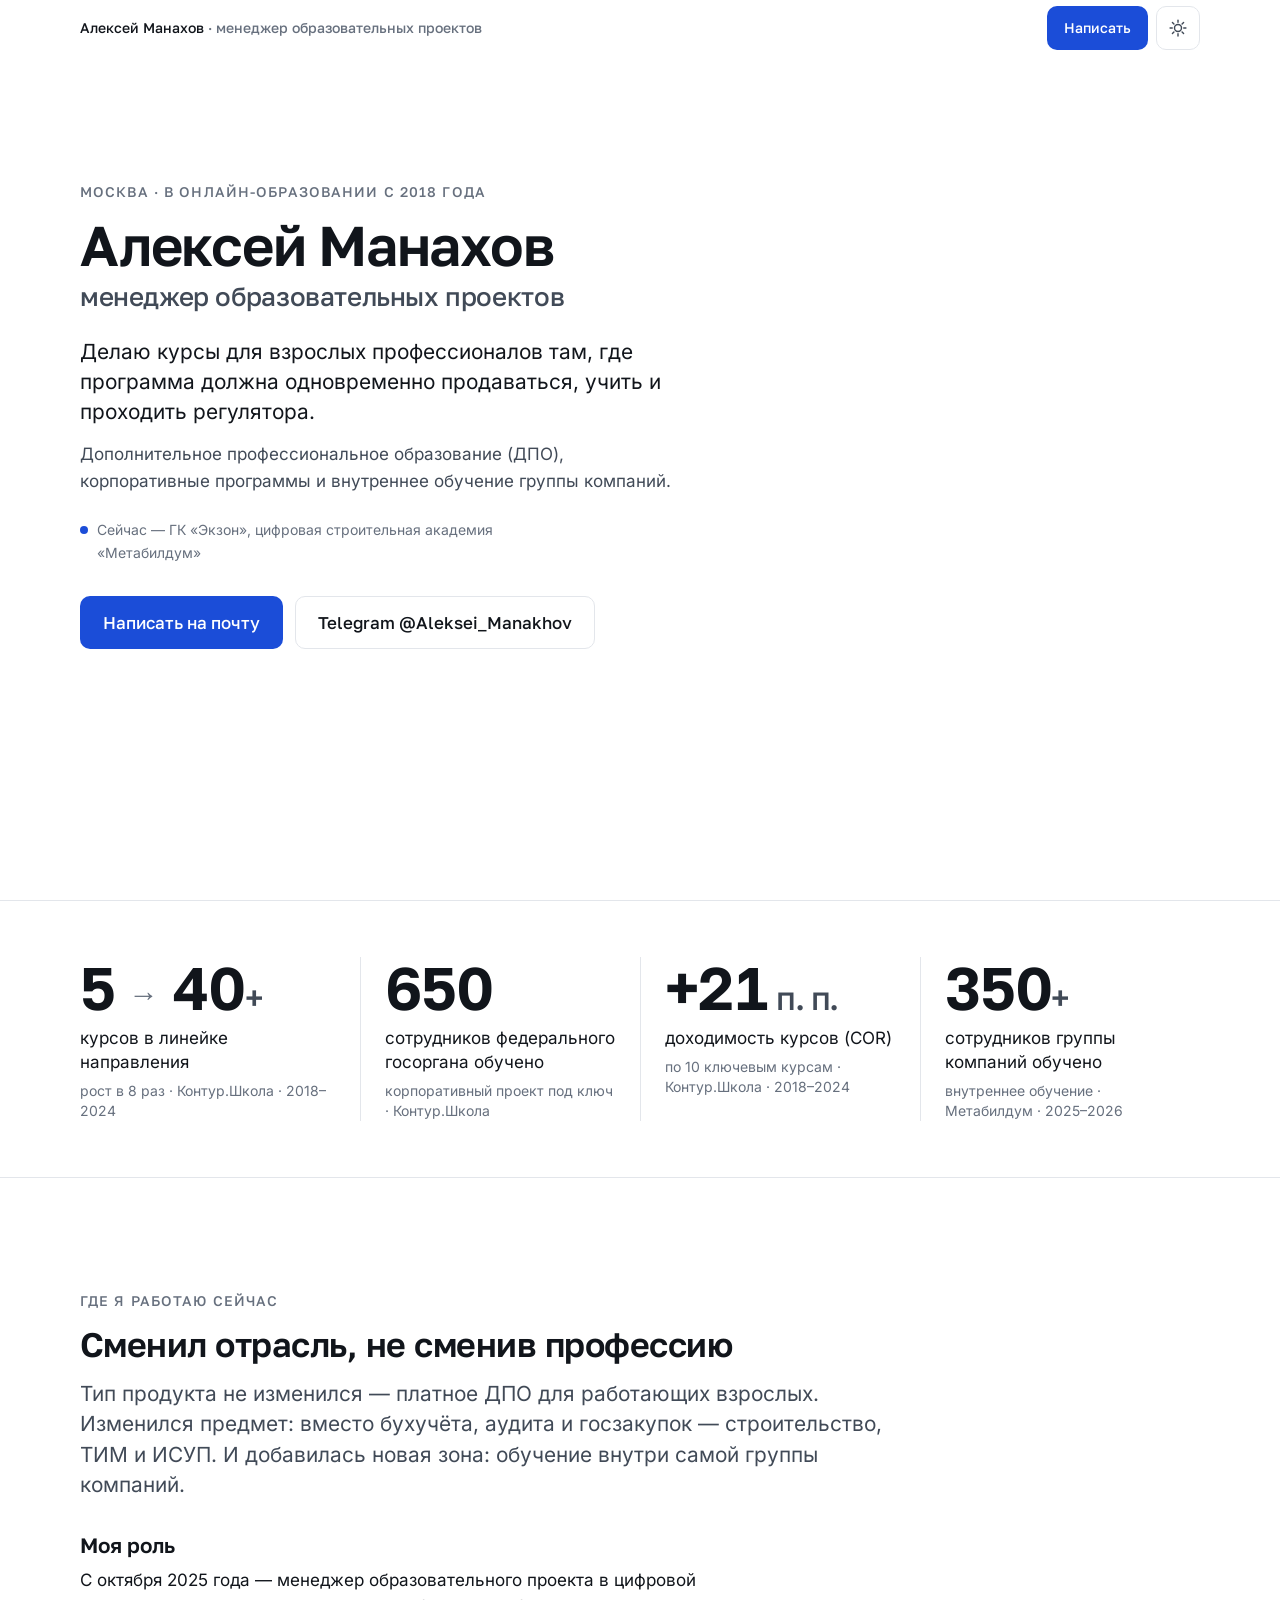
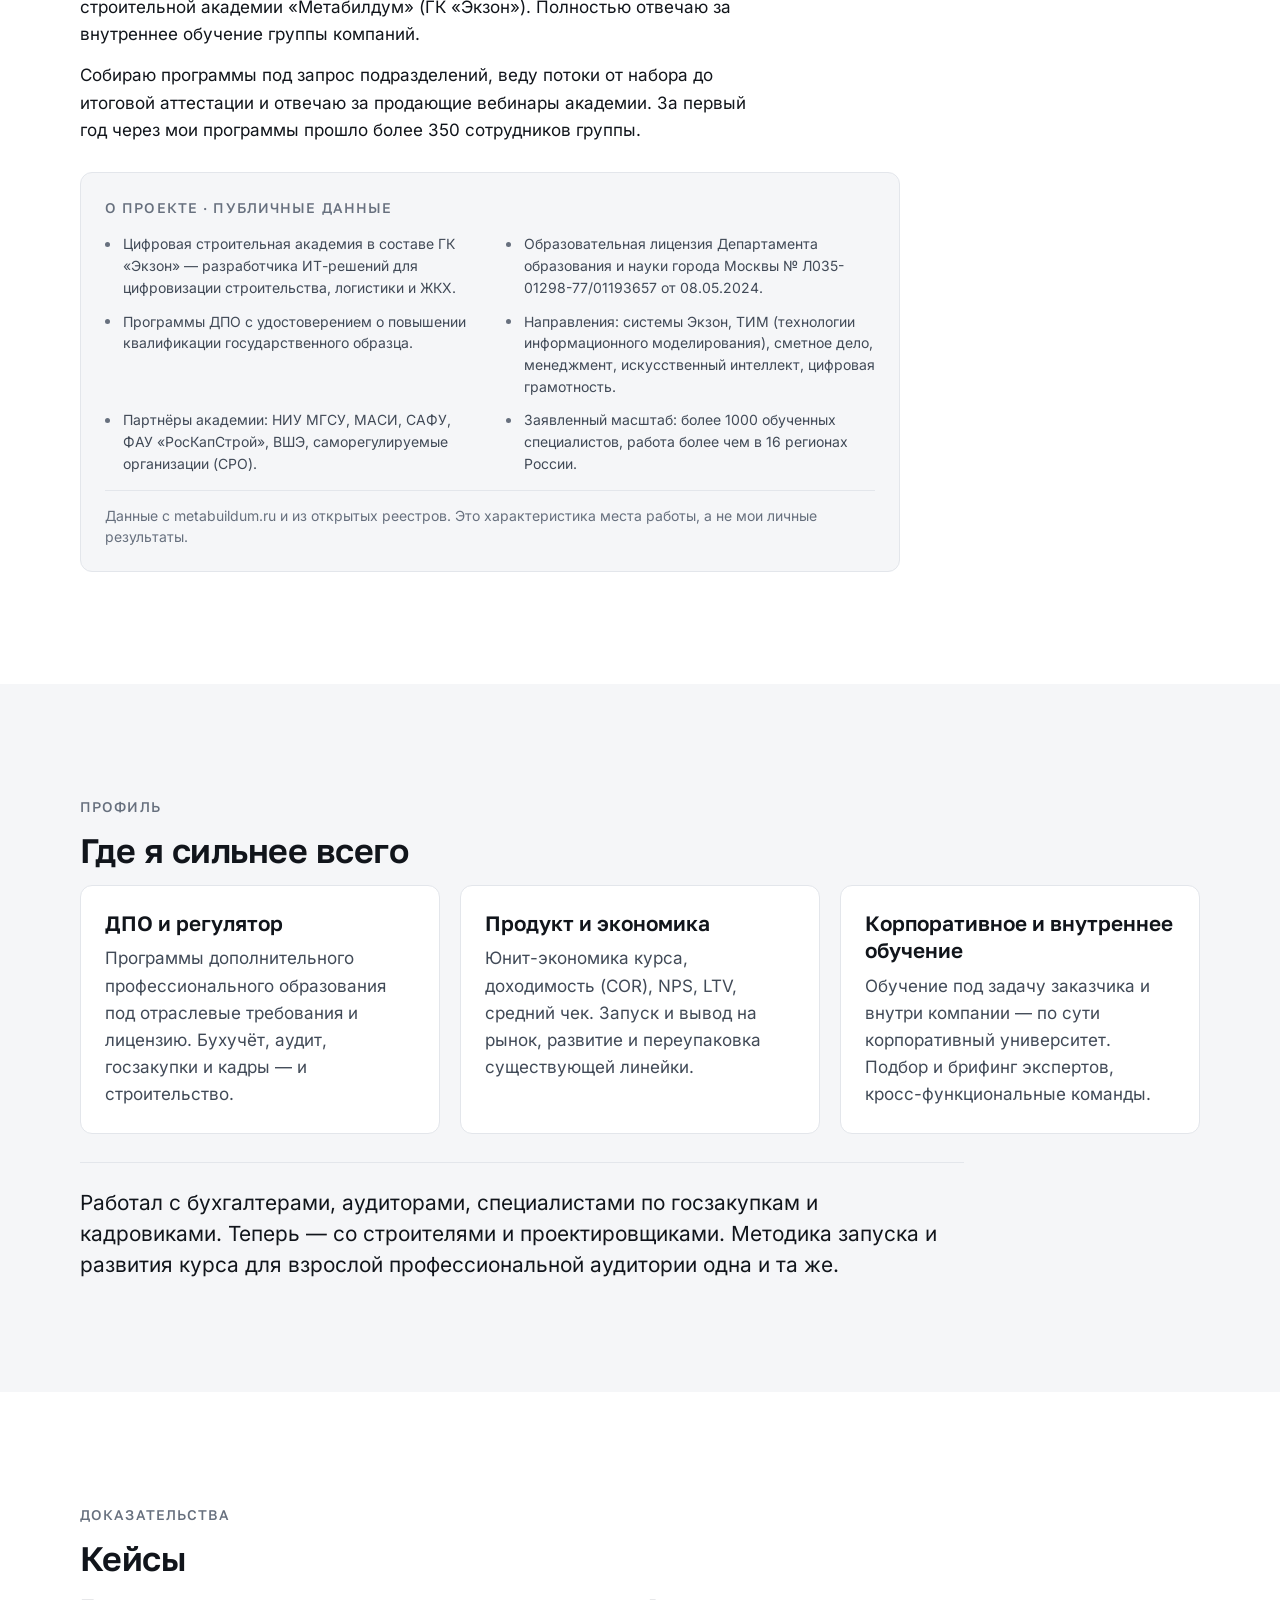
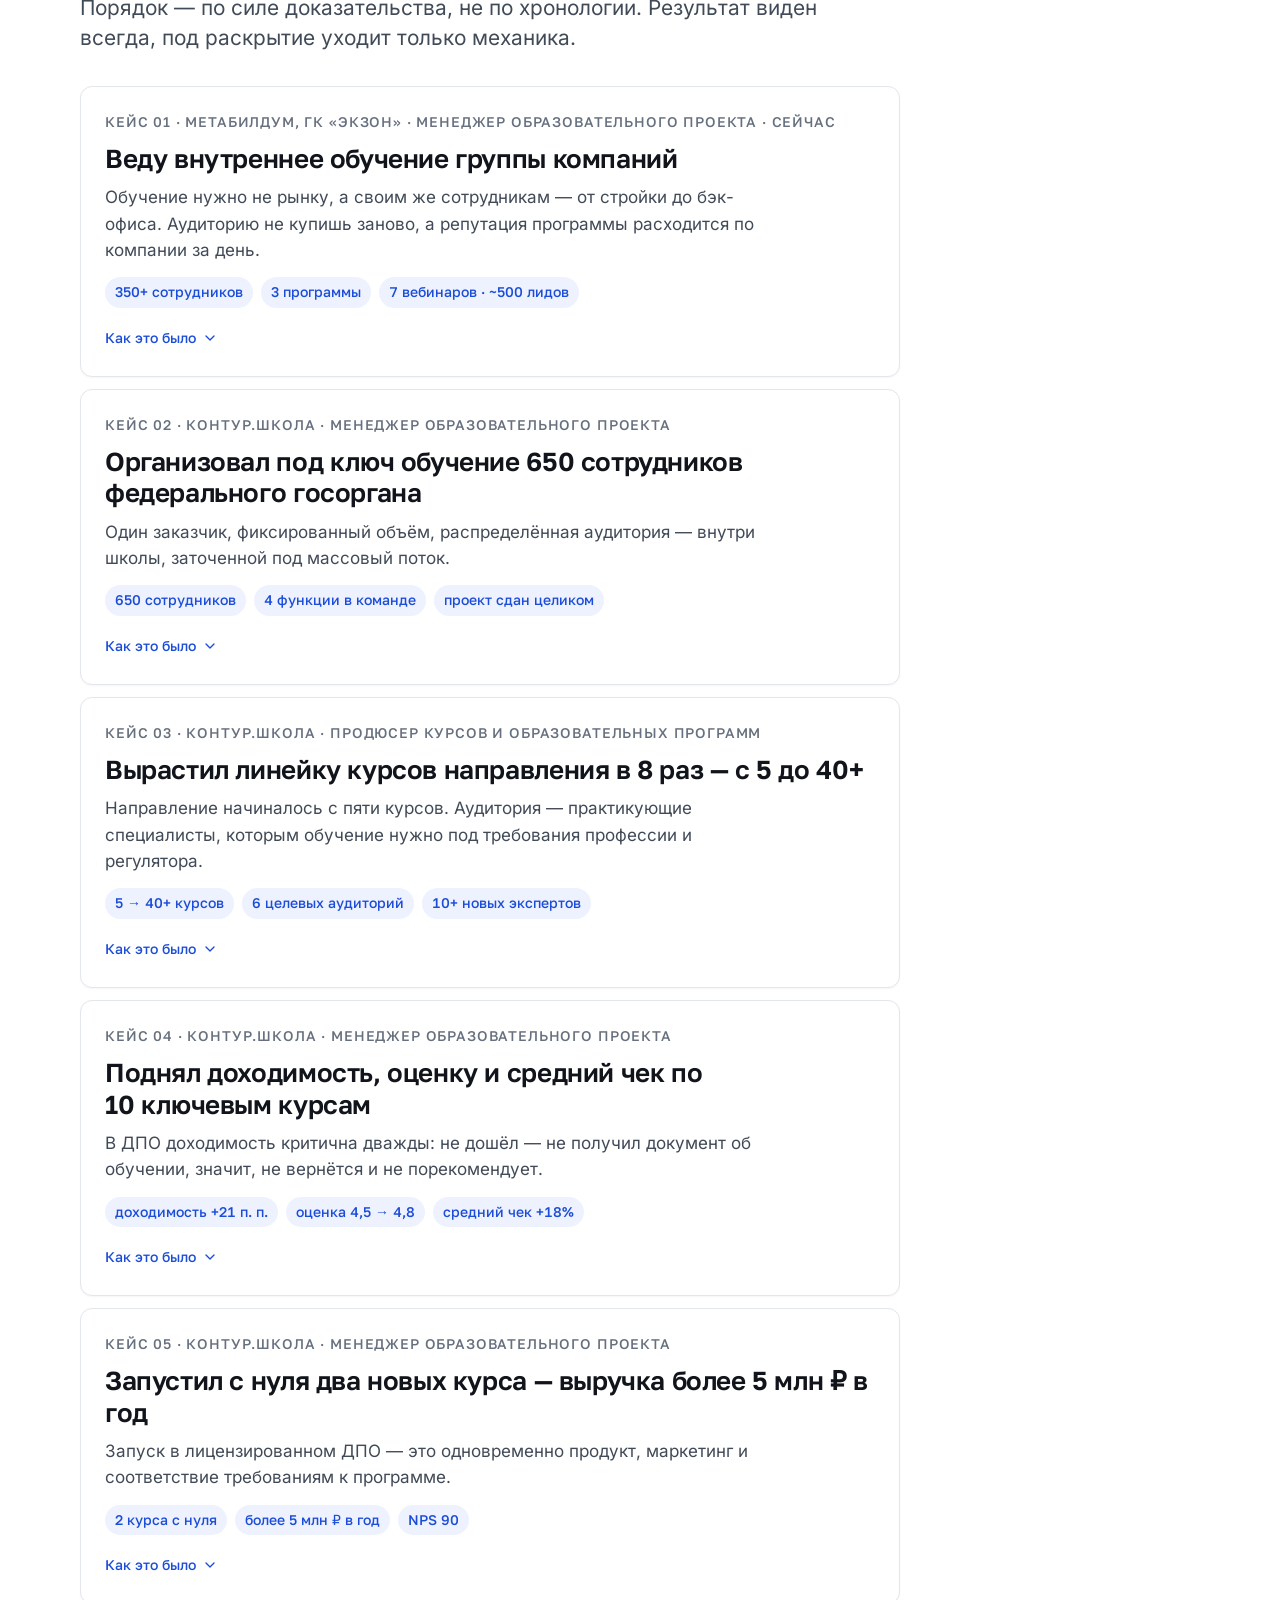
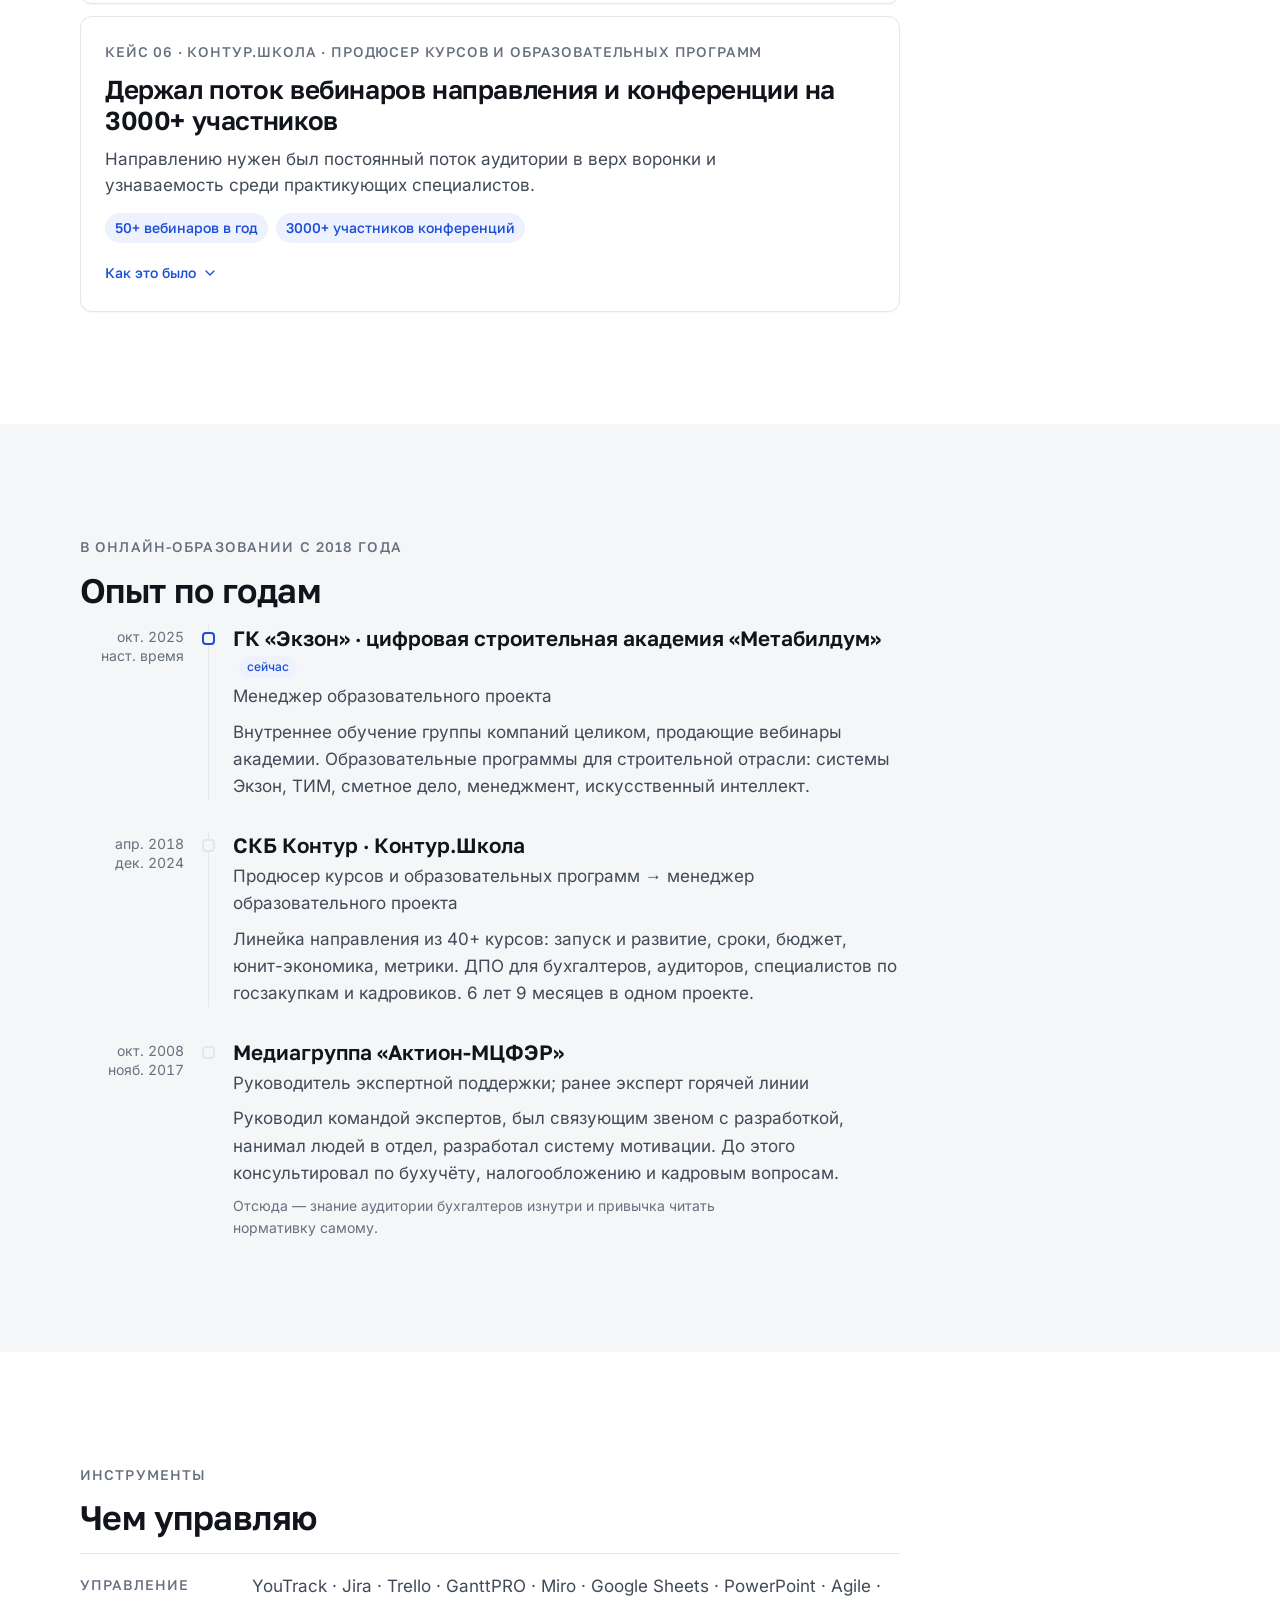
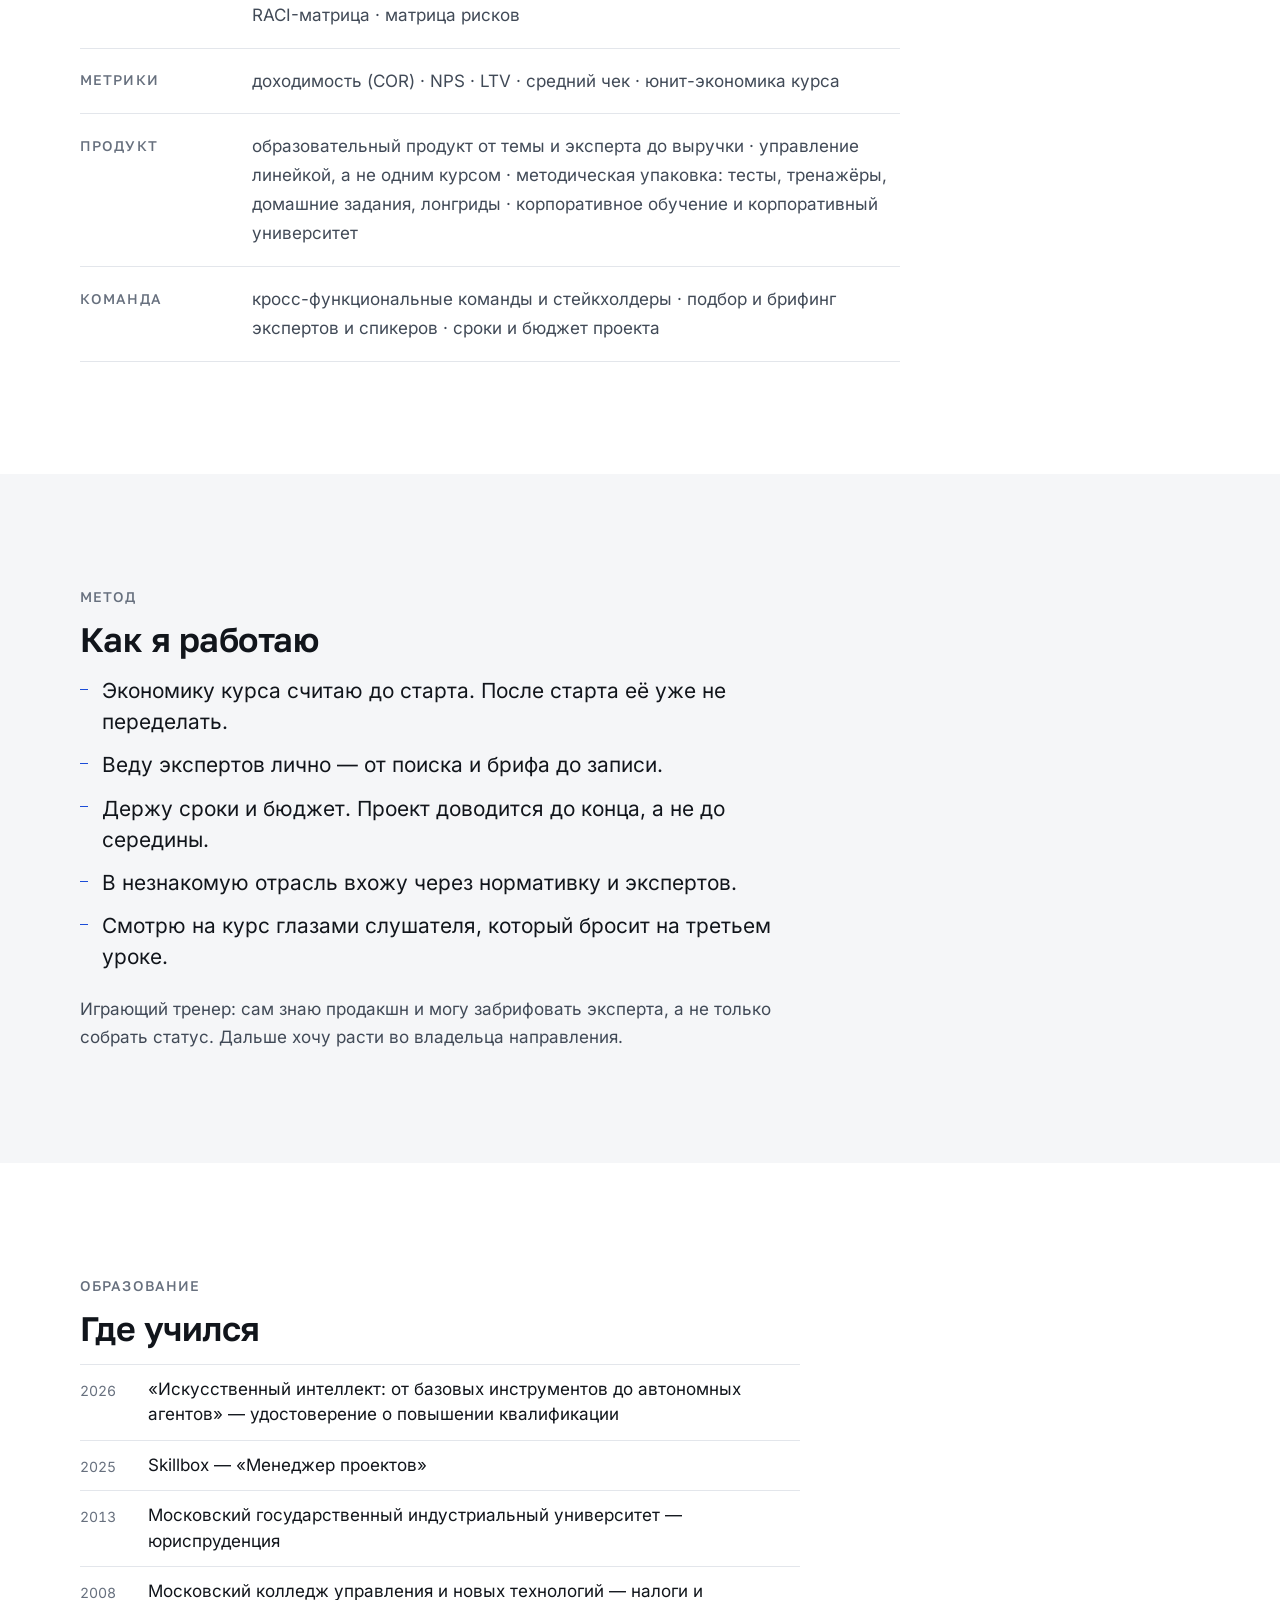
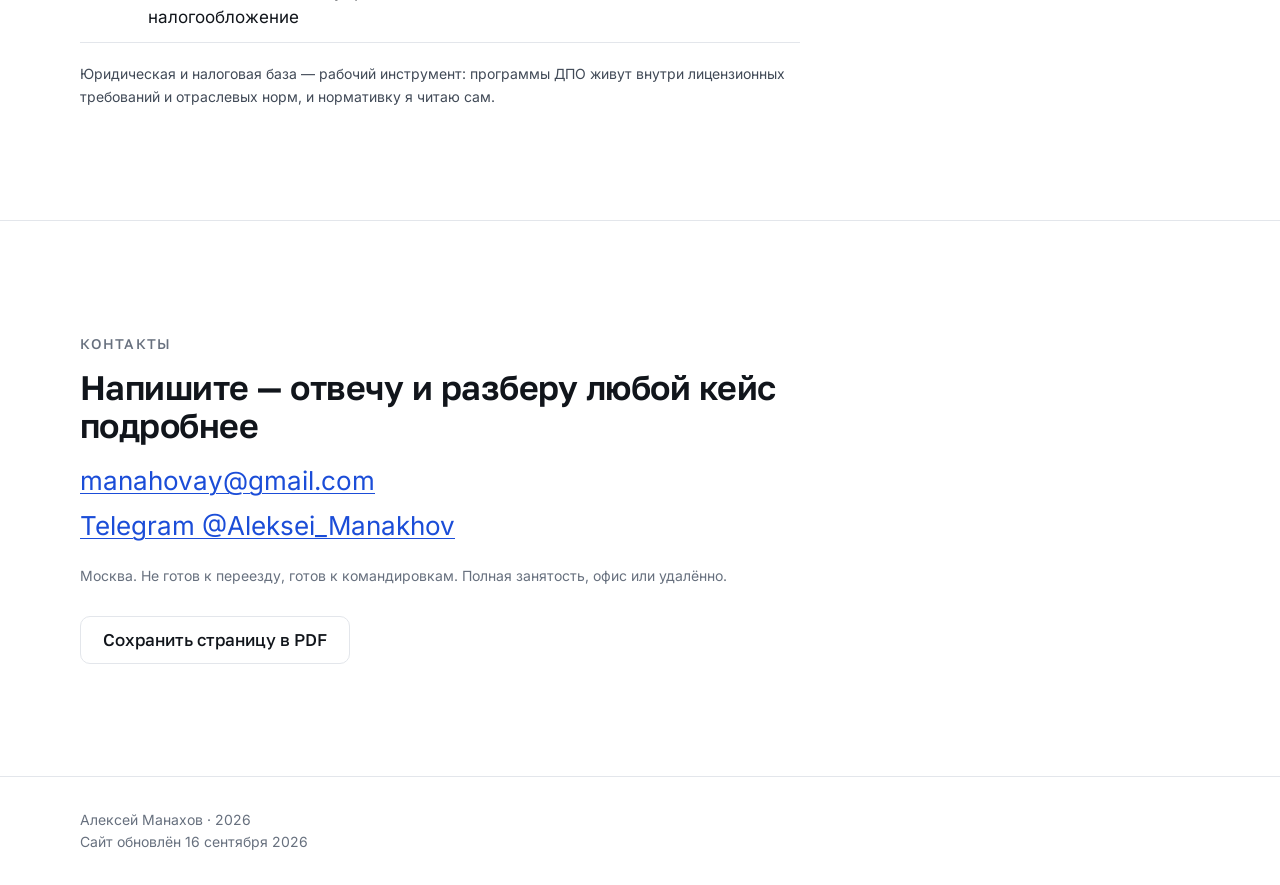
==== commit 4a98f0e5: "Уточнены методики NPS и доходимости, поправлена запись метрик NPS — это индекс в диапазоне от −100 д" ====
--- a/index.html
+++ b/index.html
@@ -5,7 +5,7 @@
 <meta name="viewport" content="width=device-width, initial-scale=1, viewport-fit=cover">
 
 <title>Менеджер образовательных проектов — Алексей Манахов, Москва</title>
-<meta name="description" content="Менеджер образовательных проектов и продюсер онлайн-курсов. Линейка 40+ курсов, доходимость +21%, корпоративное обучение. В онлайн-образовании с 2018 года.">
+<meta name="description" content="Менеджер образовательных проектов и продюсер онлайн-курсов. Линейка 40+ курсов, доходимость +21 п. п., корпоративное обучение. В онлайн-образовании с 2018 года.">
 <meta name="author" content="Алексей Манахов">
 <link rel="canonical" href="https://alexym1988.github.io/CV/">
 
@@ -101,7 +101,7 @@
           <p class="metric__note">корпоративный проект под ключ · Контур.Школа</p>
         </li>
         <li class="metric">
-          <p class="metric__val">+21<span class="metric__unit">%</span></p>
+          <p class="metric__val">+21<span class="metric__unit"> п.&nbsp;п.</span></p>
           <p class="metric__label">доходимость курсов (COR)</p>
           <p class="metric__note">по 10&nbsp;ключевым курсам · Контур.Школа · 2018–2024</p>
         </li>
@@ -297,7 +297,7 @@
           <h3 class="case__h">Поднял доходимость, оценку и средний чек по 10&nbsp;ключевым курсам</h3>
           <p class="case__ctx">В ДПО доходимость критична дважды: не дошёл — не получил документ об обучении, значит, не вернётся и не порекомендует.</p>
           <ul class="case__nums" role="list">
-            <li>доходимость +21%</li>
+            <li>доходимость +21 п.&nbsp;п.</li>
             <li>оценка 4,5 → 4,8</li>
             <li>средний чек +18%</li>
           </ul>
@@ -318,7 +318,7 @@
 
               <h4 class="case__sub">Результат</h4>
               <ul class="bullets">
-                <li>Доходимость (COR) по 10&nbsp;ключевым курсам выросла на 21%.</li>
+                <li>Доходимость (COR) по 10&nbsp;ключевым курсам выросла на 21 процентный пункт. Замеряли от потока к потоку, это не относительный рост к базе.</li>
                 <li>Средняя оценка обучения по этим же курсам выросла с 4,5 до 4,8 из 5.</li>
                 <li>Средний чек по 10&nbsp;ключевым курсам вырос на 18%.</li>
               </ul>
@@ -337,7 +337,7 @@
           <ul class="case__nums" role="list">
             <li>2 курса с нуля</li>
             <li>более 5 млн ₽ в год</li>
-            <li>NPS 90%</li>
+            <li>NPS 90</li>
           </ul>
           <details class="case__disclosure">
             <summary><span class="case__more">Как это было<span class="sr-only"> — кейс 05, два запуска с нуля</span><svg class="chev" viewBox="0 0 24 24" aria-hidden="true" width="16" height="16"><path d="m6 9 6 6 6-6"/></svg></span></summary>
@@ -358,7 +358,7 @@
               <h4 class="case__sub">Результат</h4>
               <ul class="bullets">
                 <li>Запуски вышли на выручку более 5&nbsp;млн&nbsp;₽ в год.</li>
-                <li>NPS по запущенным курсам — 90%.</li>
+                <li>NPS запущенных курсов — 90. Считали классически: доля промоутеров (9–10 баллов) минус доля критиков (0–6) по шкале 0–10, нейтралы не учитываются.</li>
               </ul>
 
               <p class="case__proves"><strong>Вывод.</strong> Довожу продукт от темы до денег и делаю это повторяемо: разные продукты, сопоставимый результат — и деньги не получены ценой качества.</p>
@@ -483,7 +483,7 @@
       <p class="label">Образование</p>
       <h2 class="h2" id="ed-h">Где учился</h2>
       <ul class="edu" role="list">
-        <li><span class="edu__y">2026</span> <span>Метабилдум — «Искусственный интеллект: от базовых инструментов до автономных агентов», удостоверение о повышении квалификации</span></li>
+        <li><span class="edu__y">2026</span> <span>«Искусственный интеллект: от базовых инструментов до автономных агентов» — удостоверение о повышении квалификации</span></li>
         <li><span class="edu__y">2025</span> <span>Skillbox — «Менеджер проектов»</span></li>
         <li><span class="edu__y">2013</span> <span>Московский государственный индустриальный университет — юриспруденция</span></li>
         <li><span class="edu__y">2008</span> <span>Московский колледж управления и новых технологий — налоги и налогообложение</span></li>
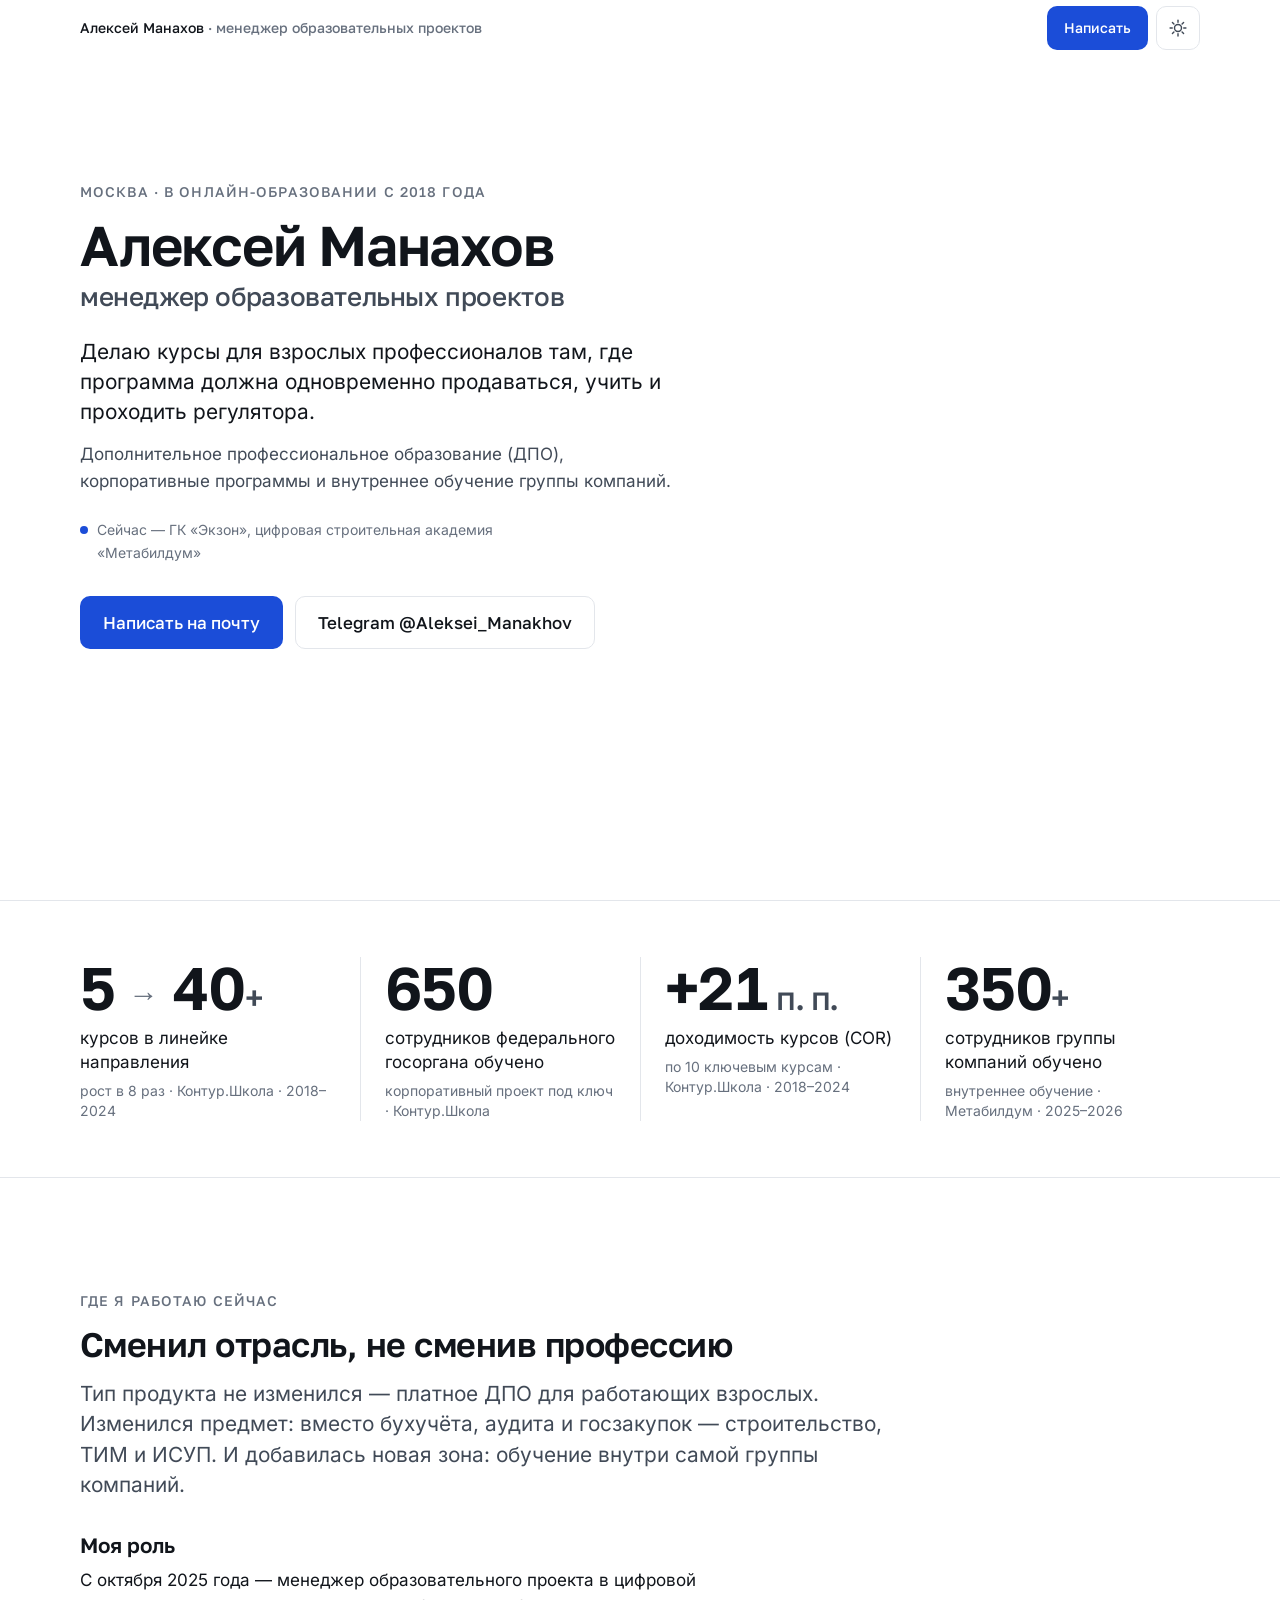
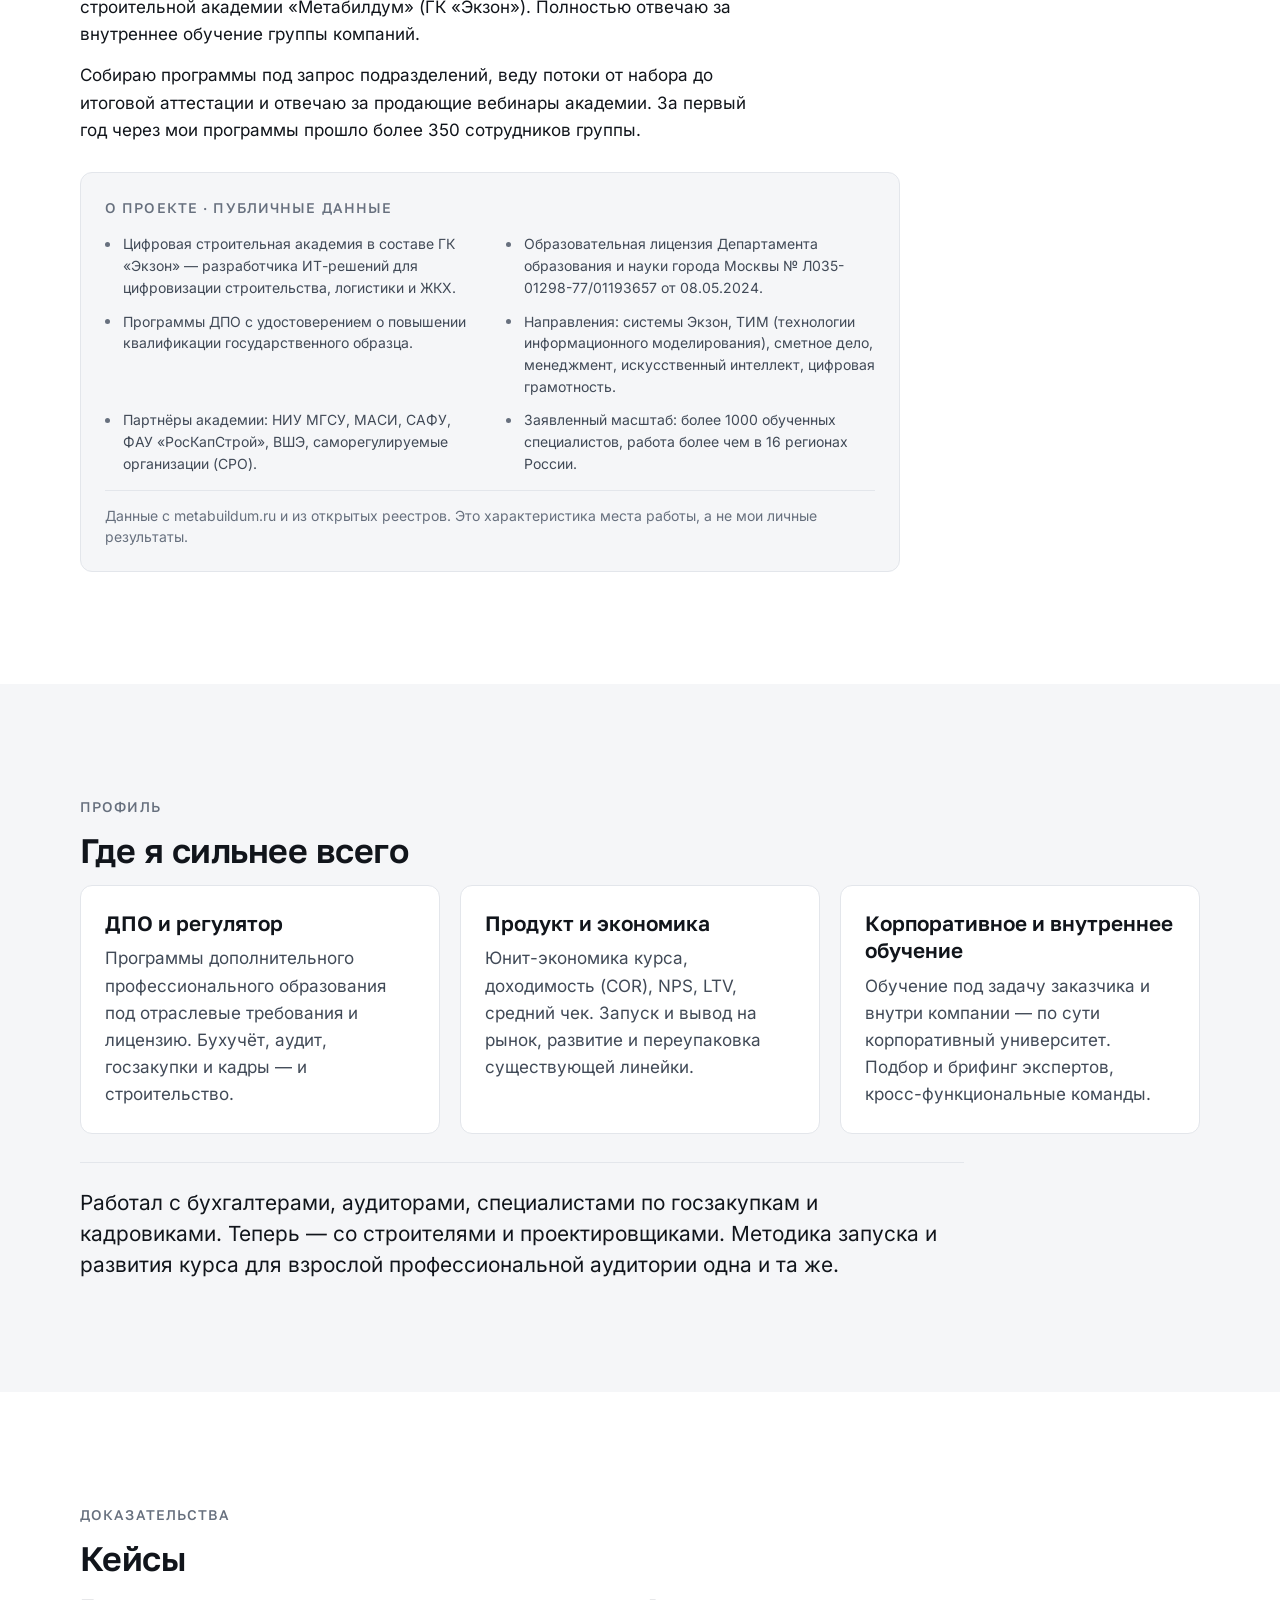
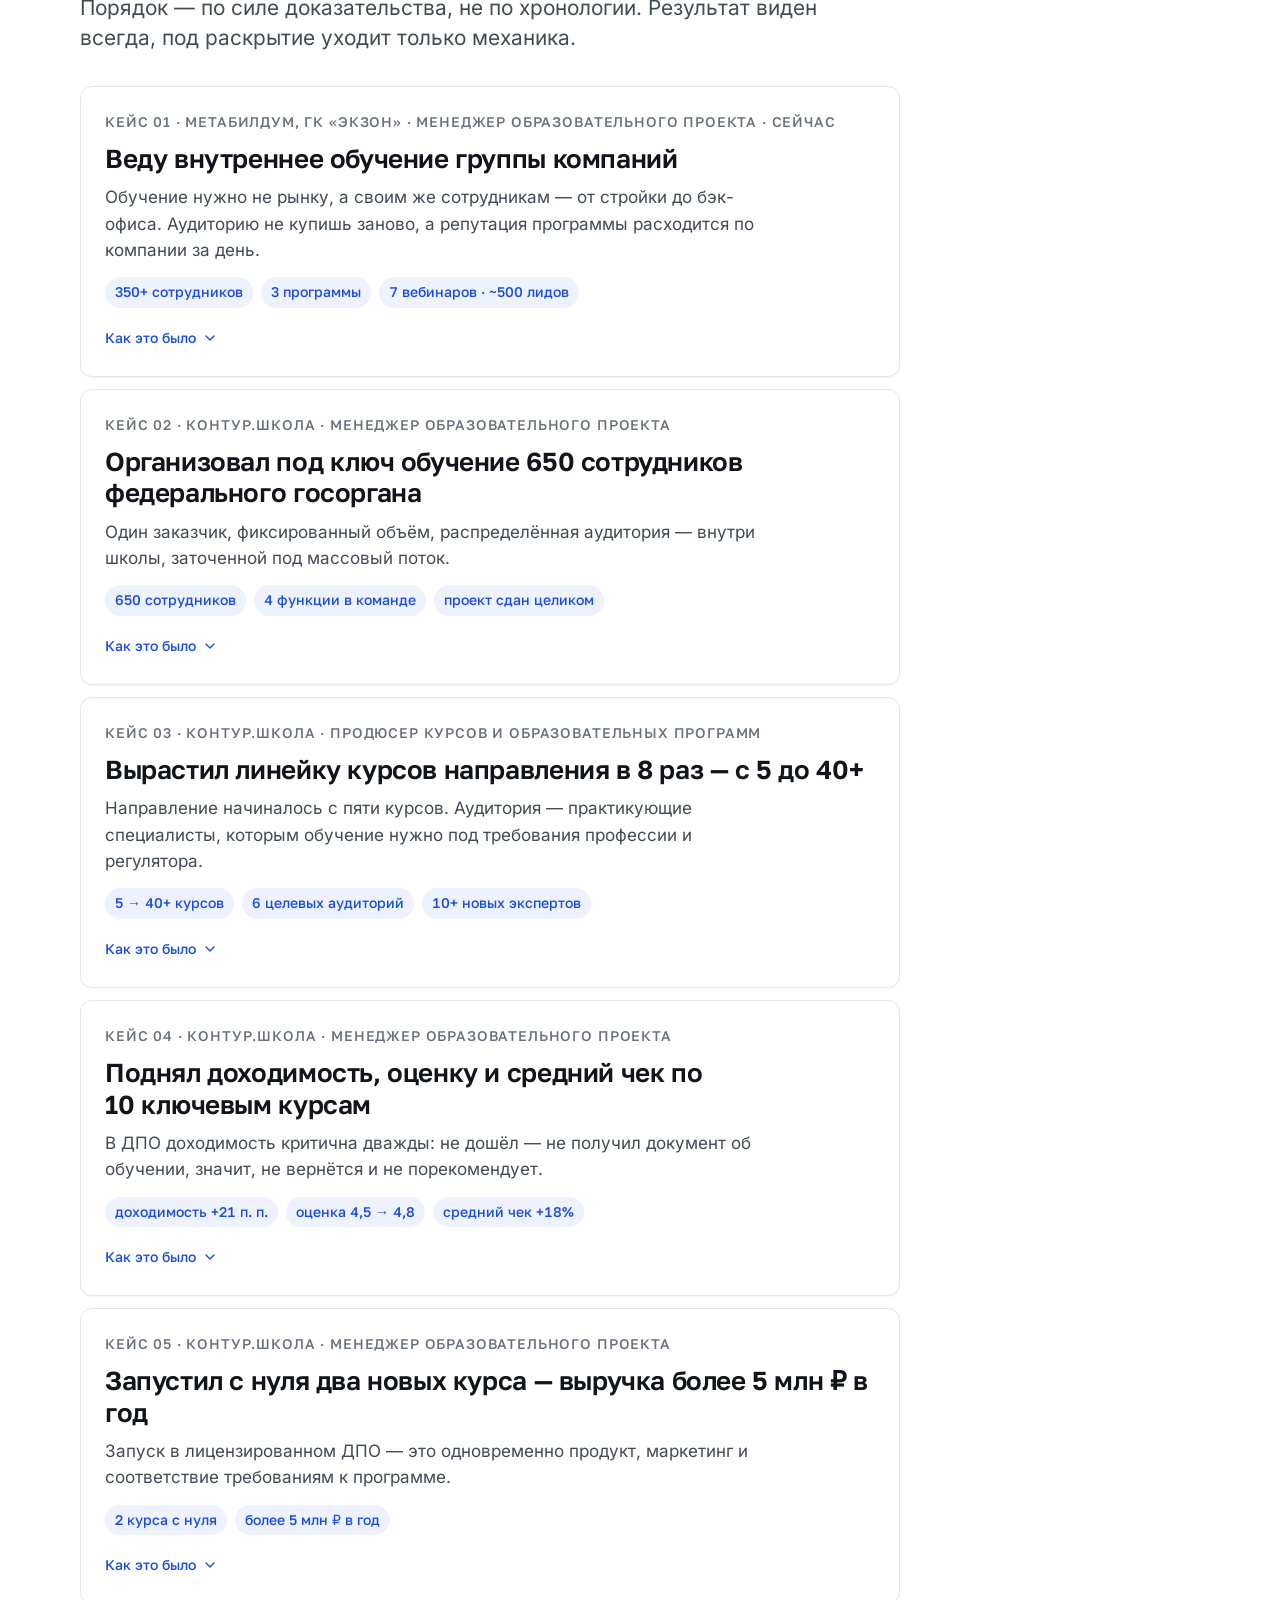
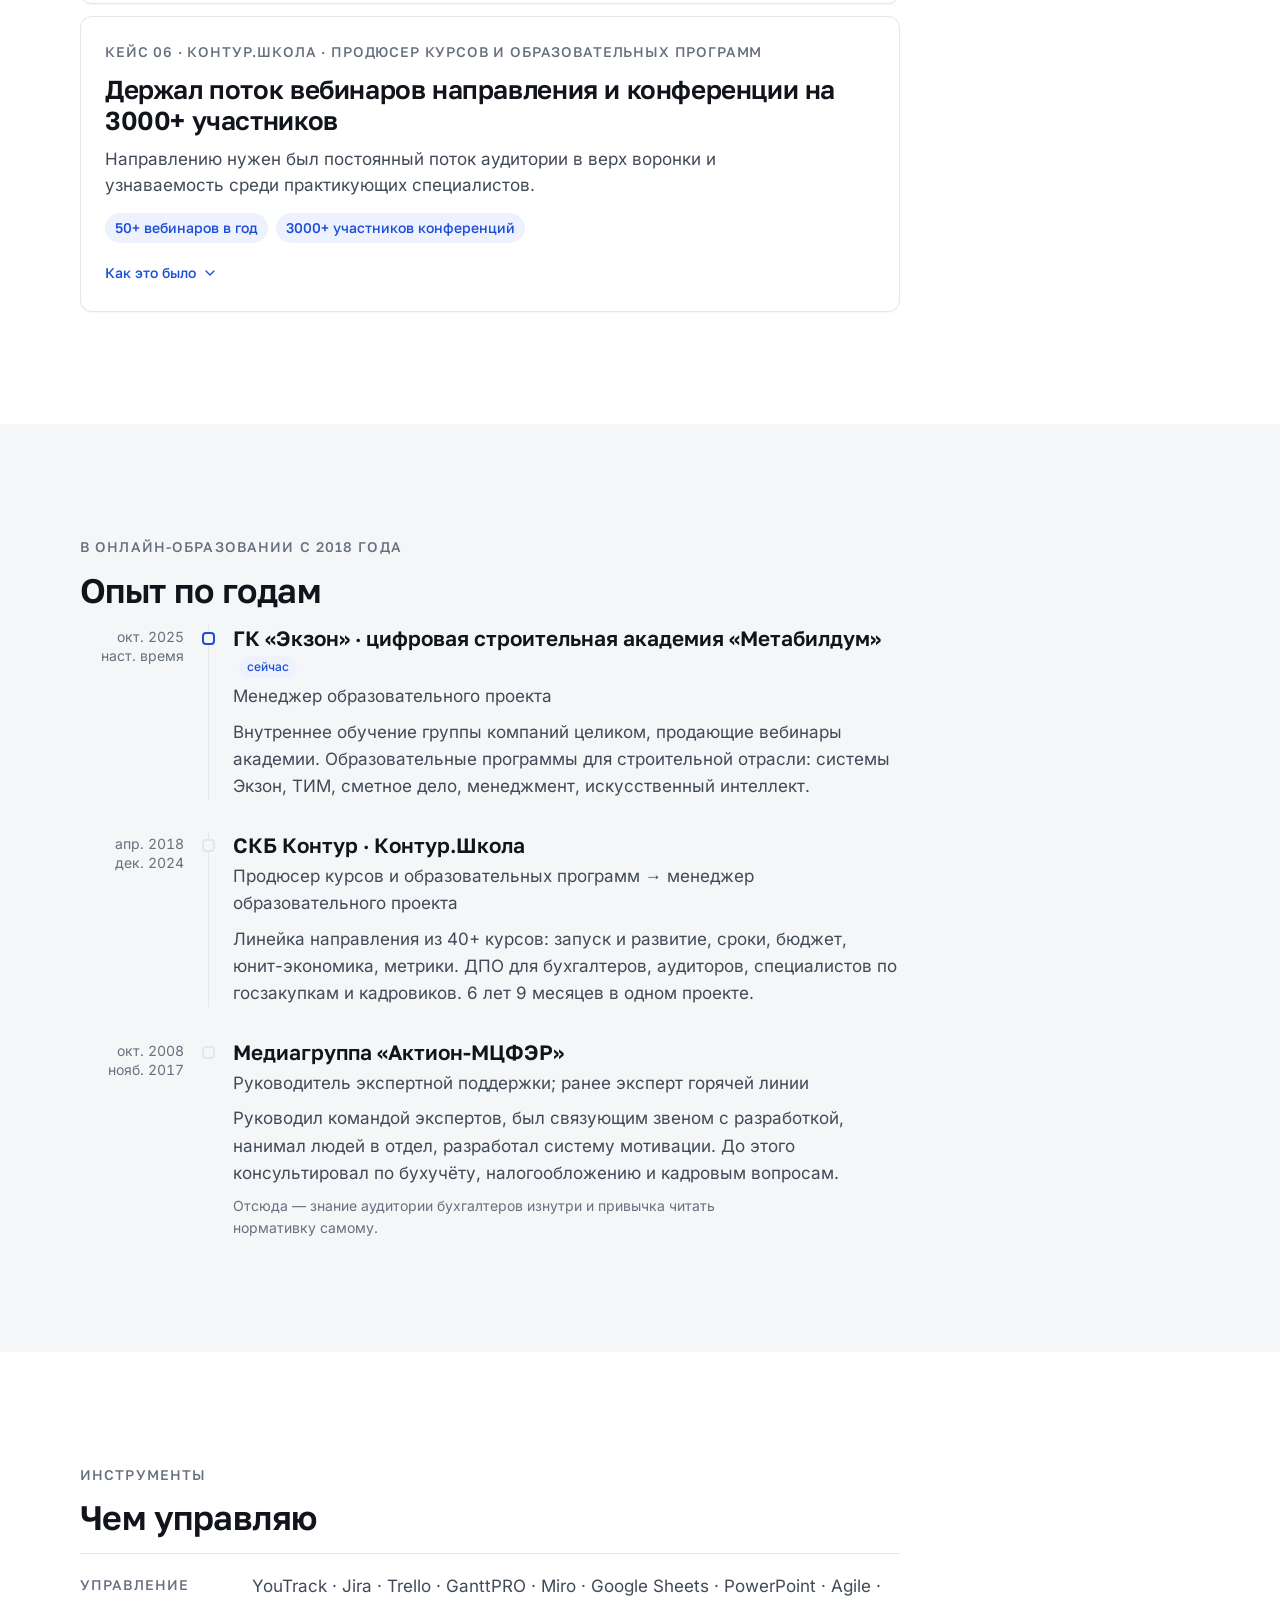
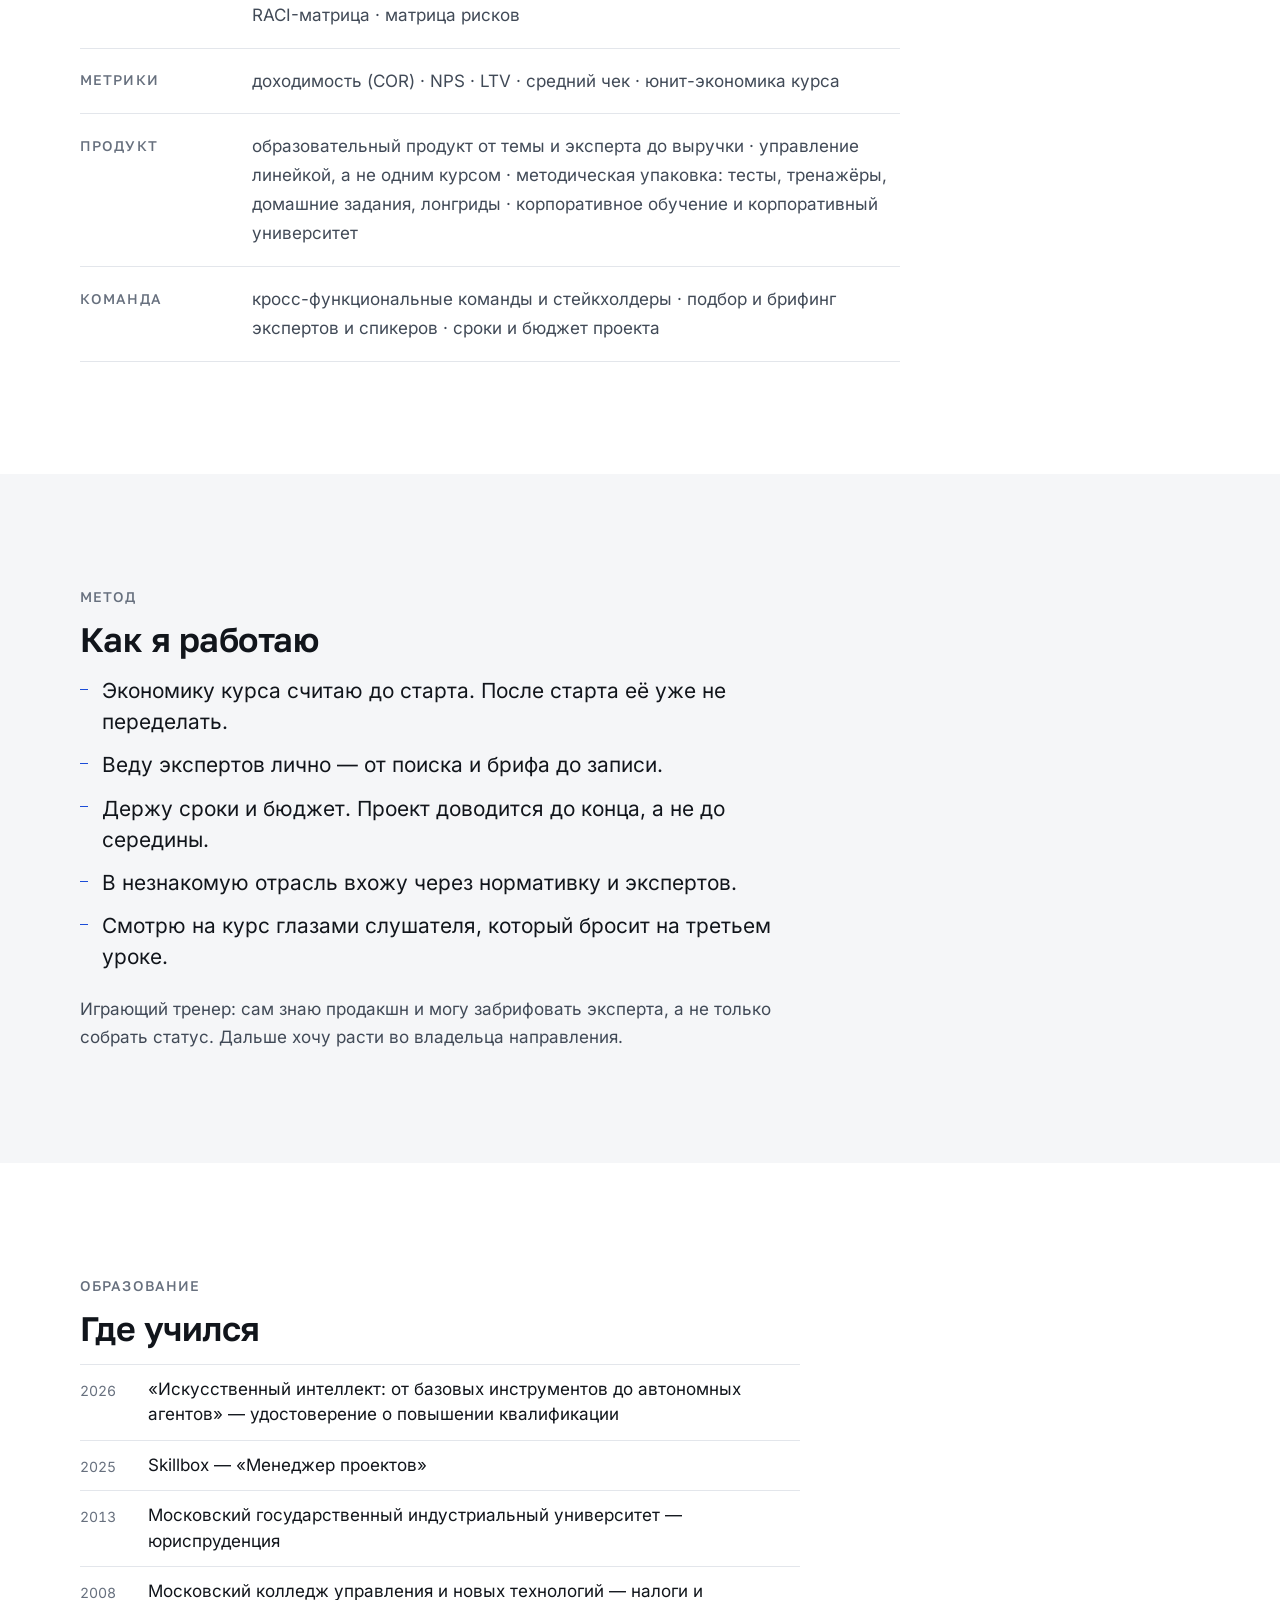
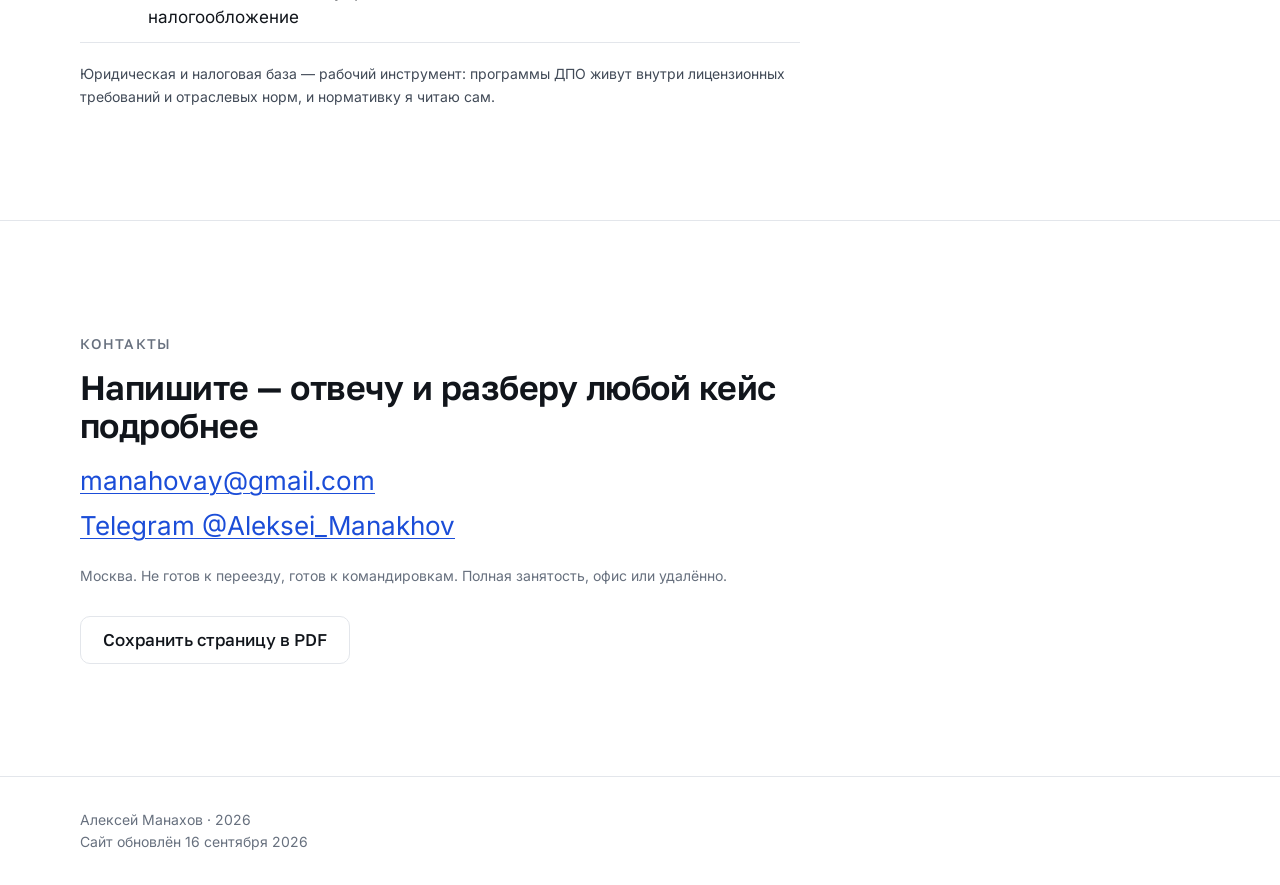
==== commit 2f22ff9d: "NPS убран из чипов кейса, оставлен внутри вместе с методикой NPS 90 — верхняя полка для платного ДПО" ====
--- a/index.html
+++ b/index.html
@@ -337,7 +337,6 @@
           <ul class="case__nums" role="list">
             <li>2 курса с нуля</li>
             <li>более 5 млн ₽ в год</li>
-            <li>NPS 90</li>
           </ul>
           <details class="case__disclosure">
             <summary><span class="case__more">Как это было<span class="sr-only"> — кейс 05, два запуска с нуля</span><svg class="chev" viewBox="0 0 24 24" aria-hidden="true" width="16" height="16"><path d="m6 9 6 6 6-6"/></svg></span></summary>
@@ -358,7 +357,7 @@
               <h4 class="case__sub">Результат</h4>
               <ul class="bullets">
                 <li>Запуски вышли на выручку более 5&nbsp;млн&nbsp;₽ в год.</li>
-                <li>NPS запущенных курсов — 90. Считали классически: доля промоутеров (9–10 баллов) минус доля критиков (0–6) по шкале 0–10, нейтралы не учитываются.</li>
+                <li>NPS запущенных курсов — 90 по классической методике: доля промоутеров (9–10 баллов) минус доля критиков (0–6) по шкале 0–10, нейтралы не учитываются. Цифра высокая, поэтому не выношу её на первый экран — разберу в разговоре вместе с выборкой и моментом замера.</li>
               </ul>
 
               <p class="case__proves"><strong>Вывод.</strong> Довожу продукт от темы до денег и делаю это повторяемо: разные продукты, сопоставимый результат — и деньги не получены ценой качества.</p>
